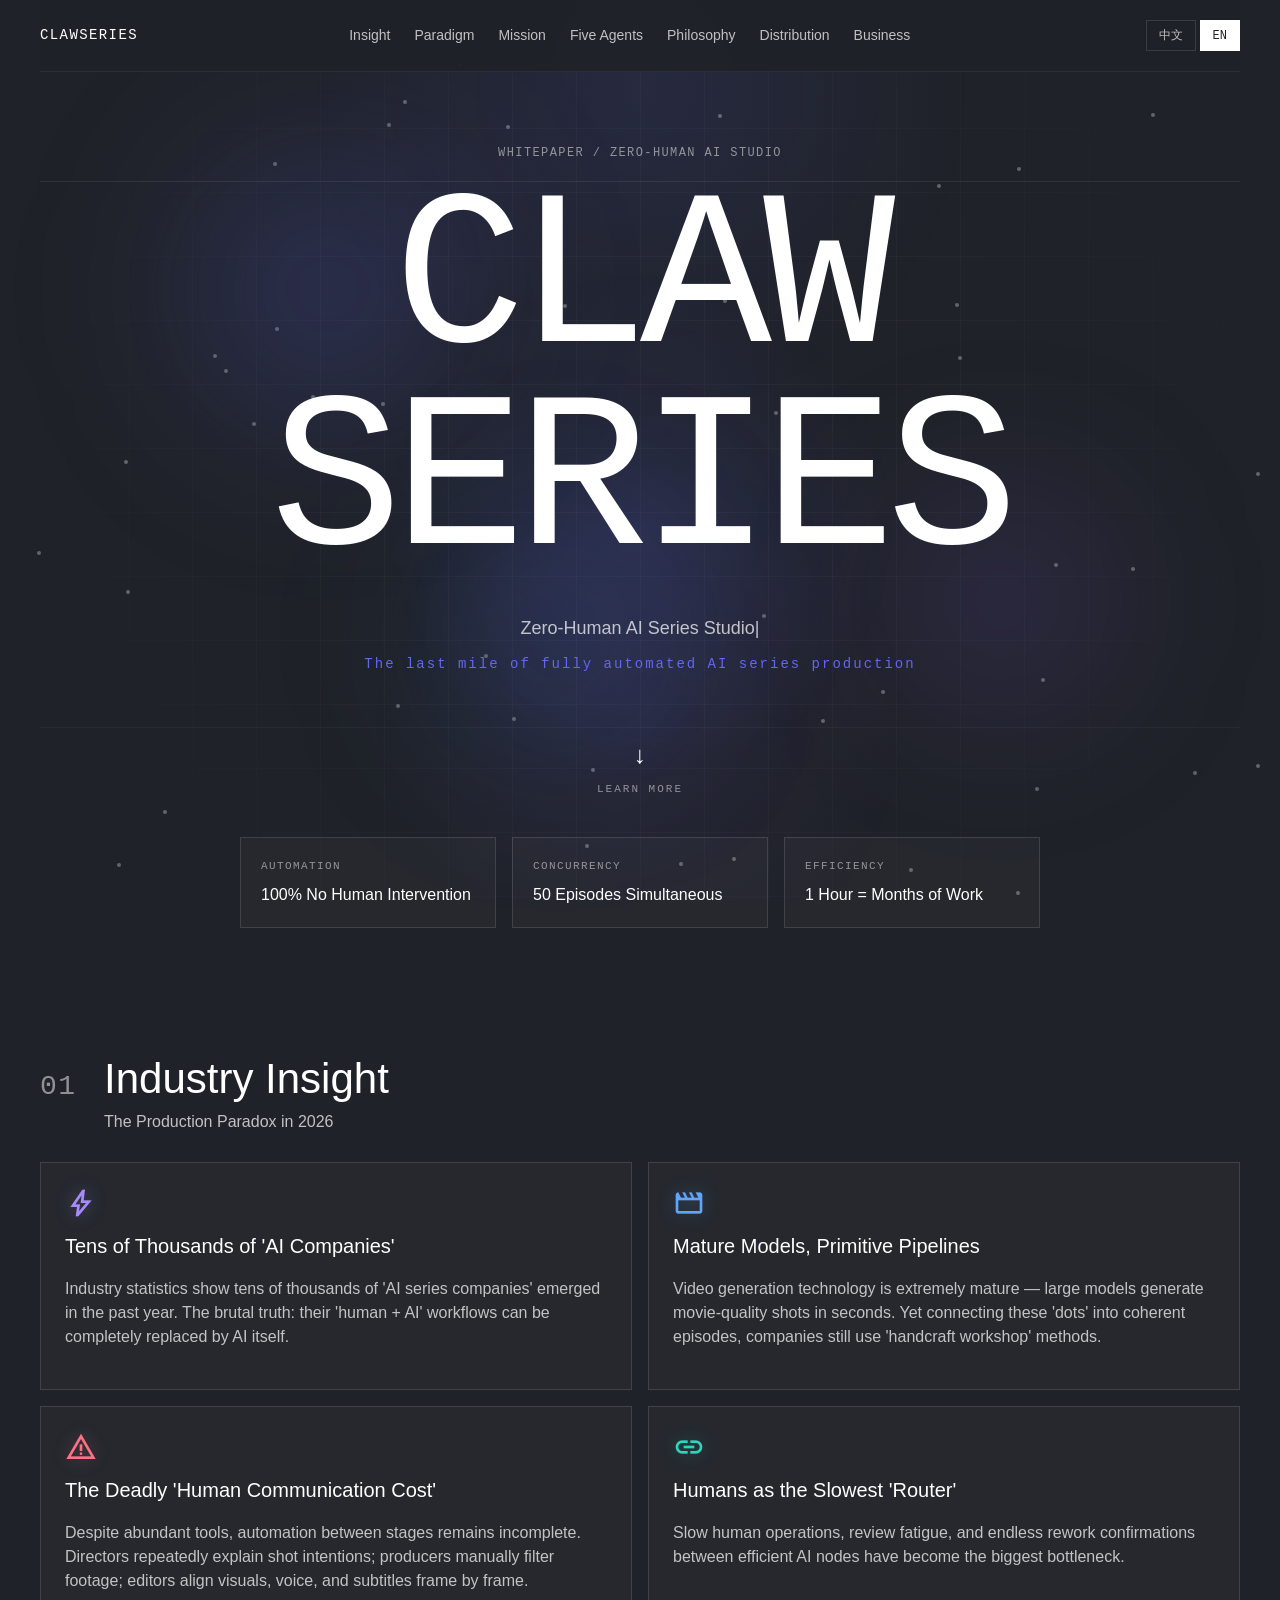
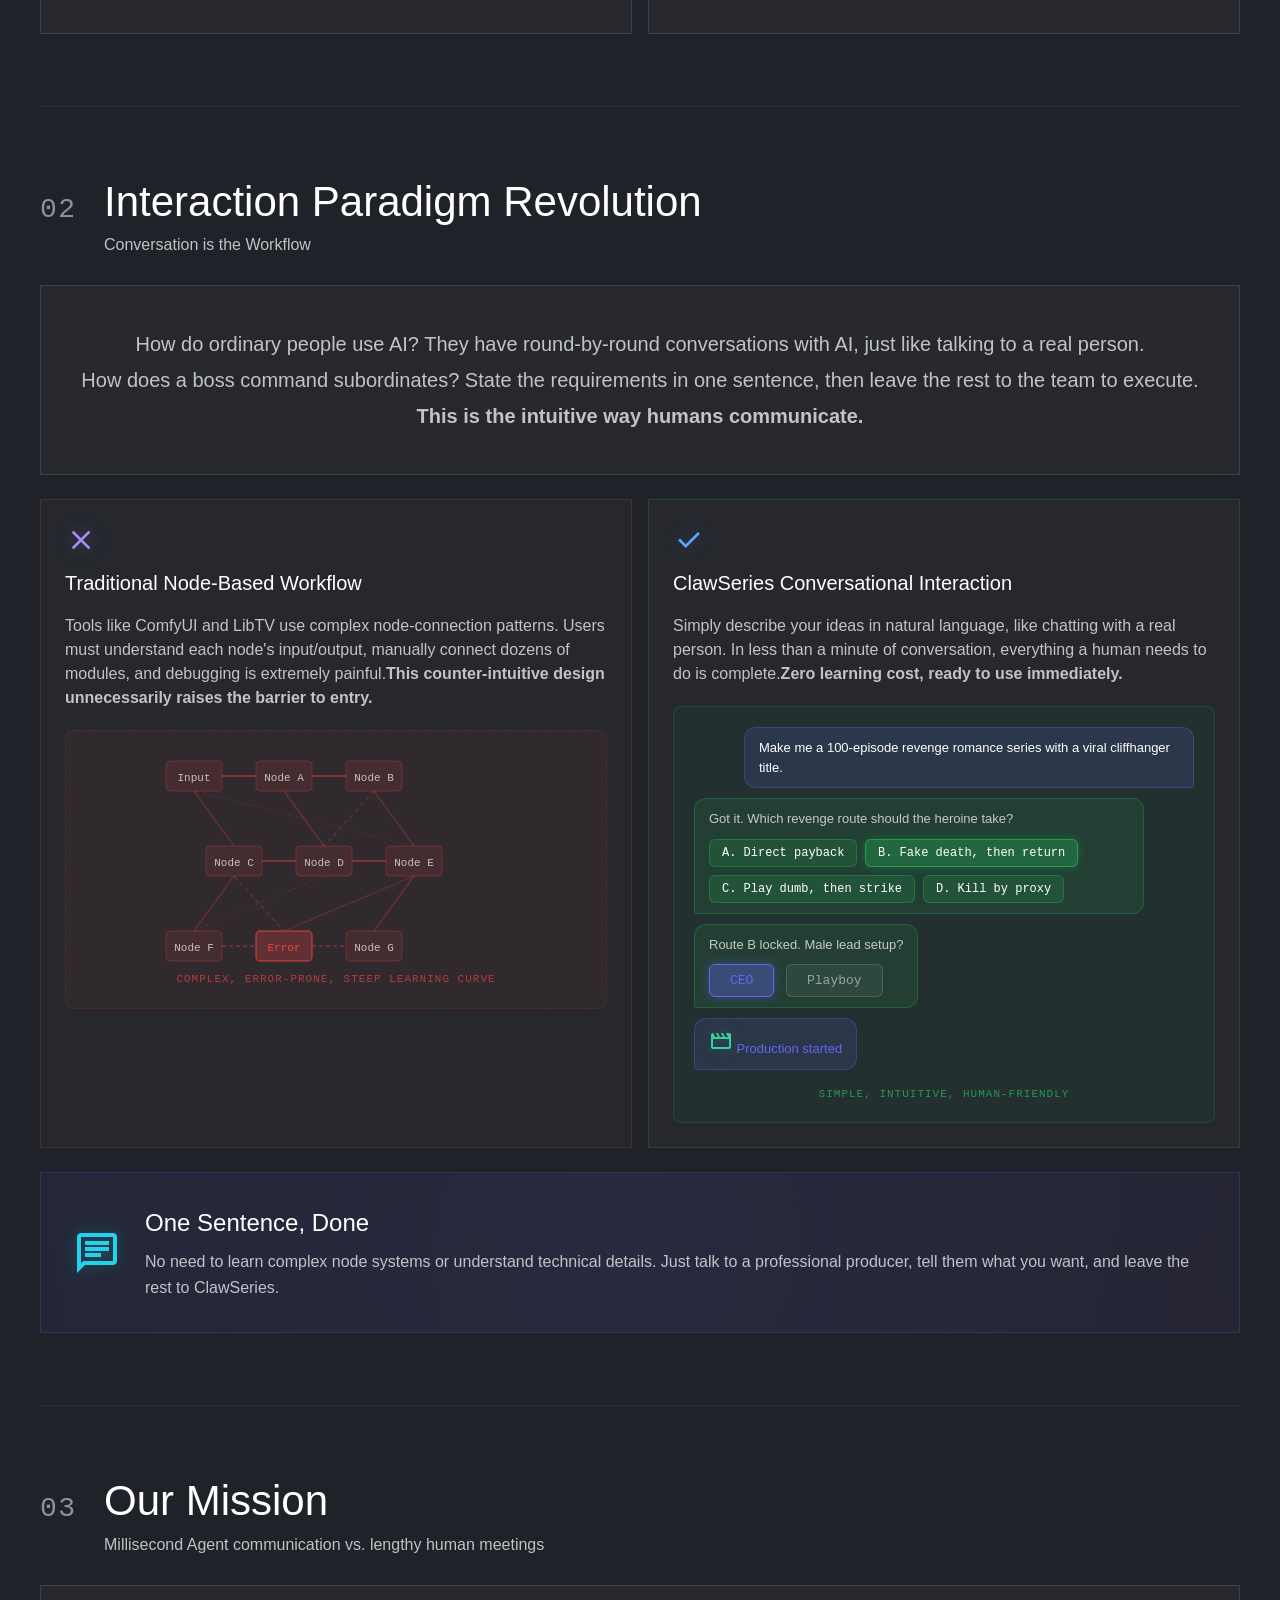
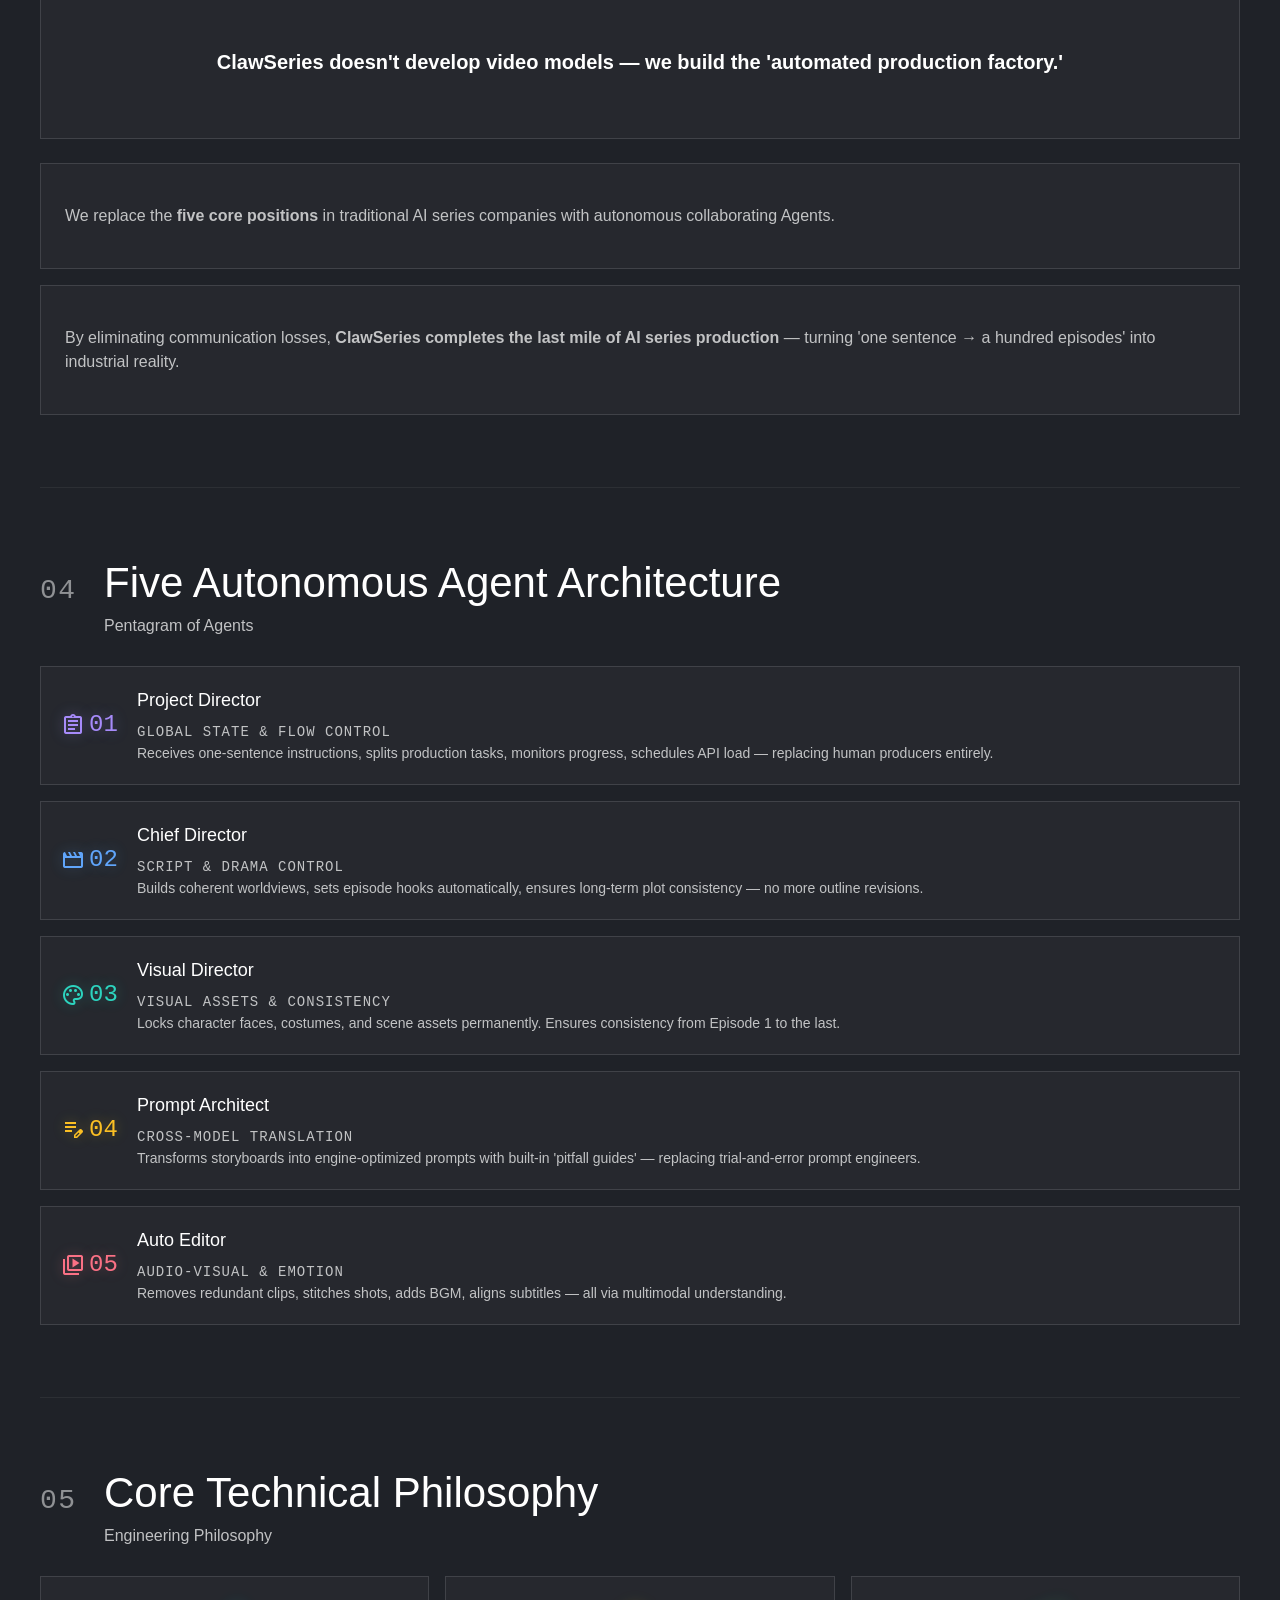
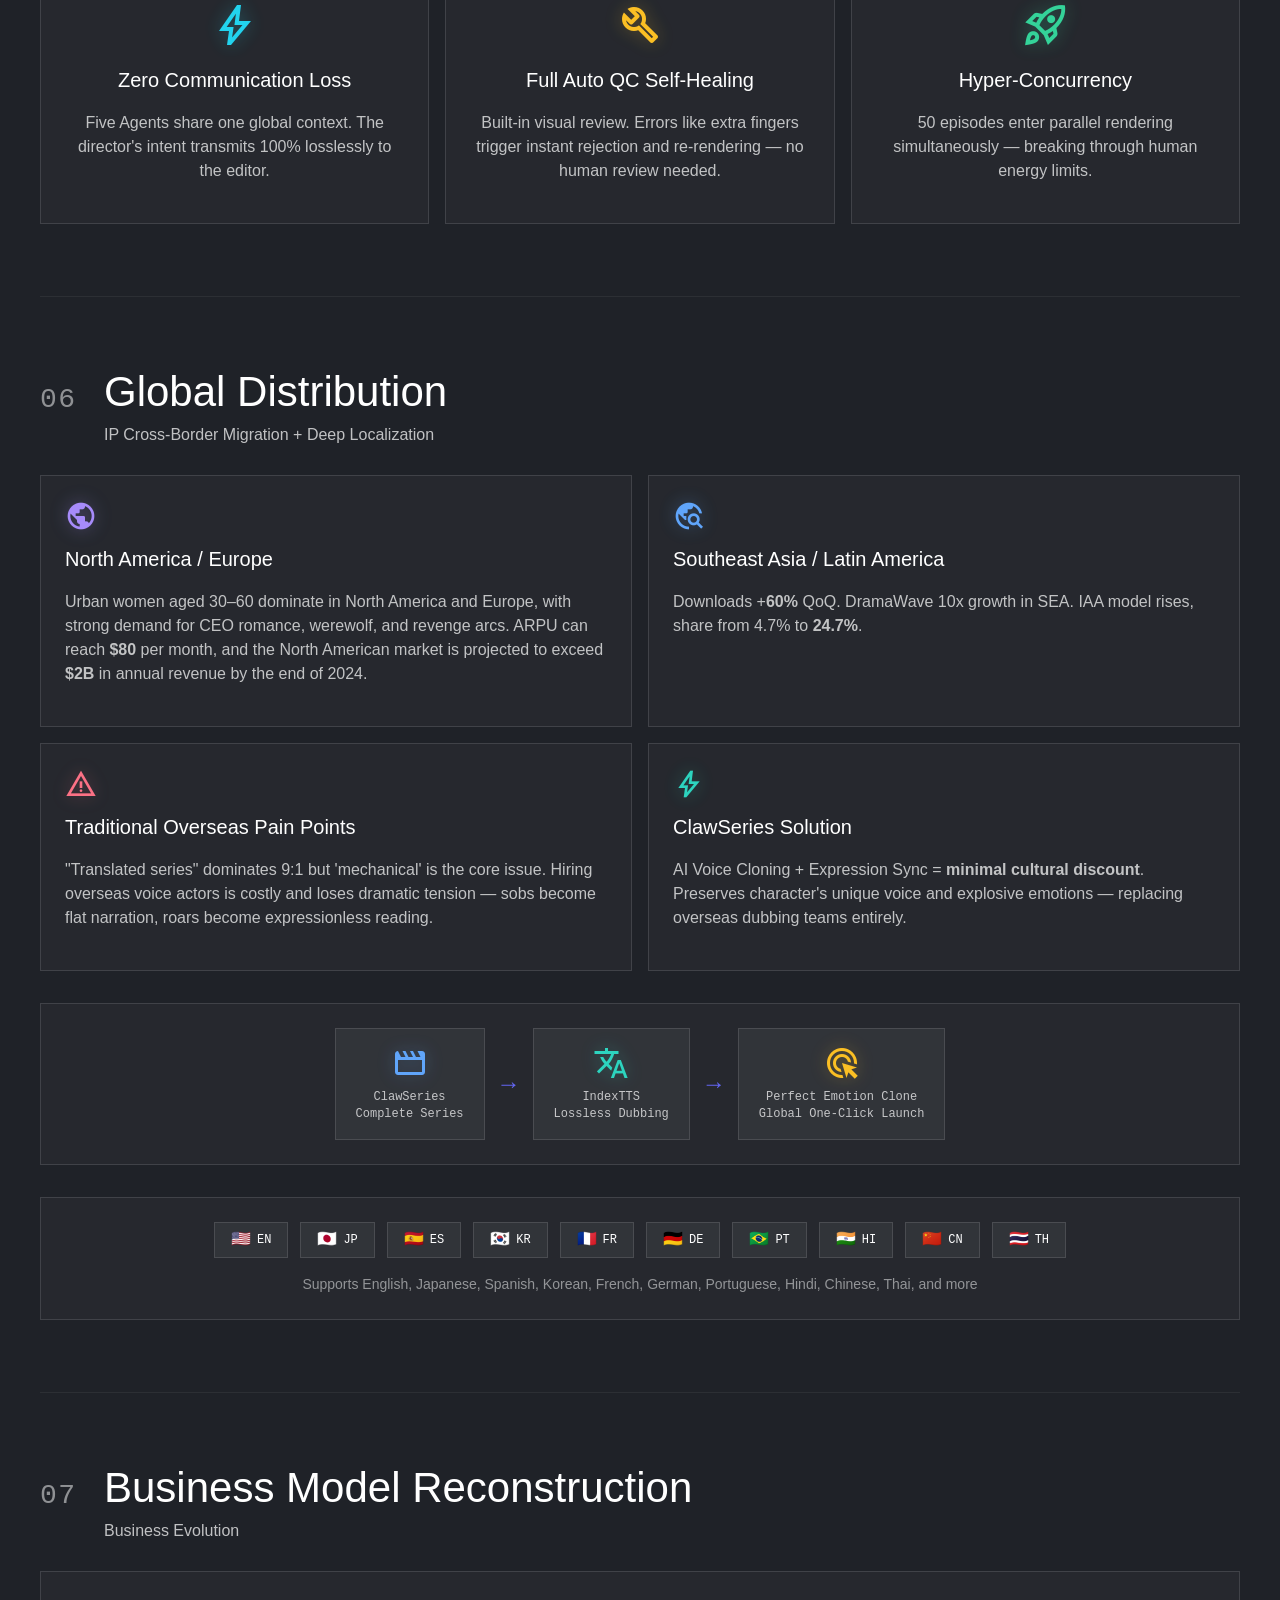
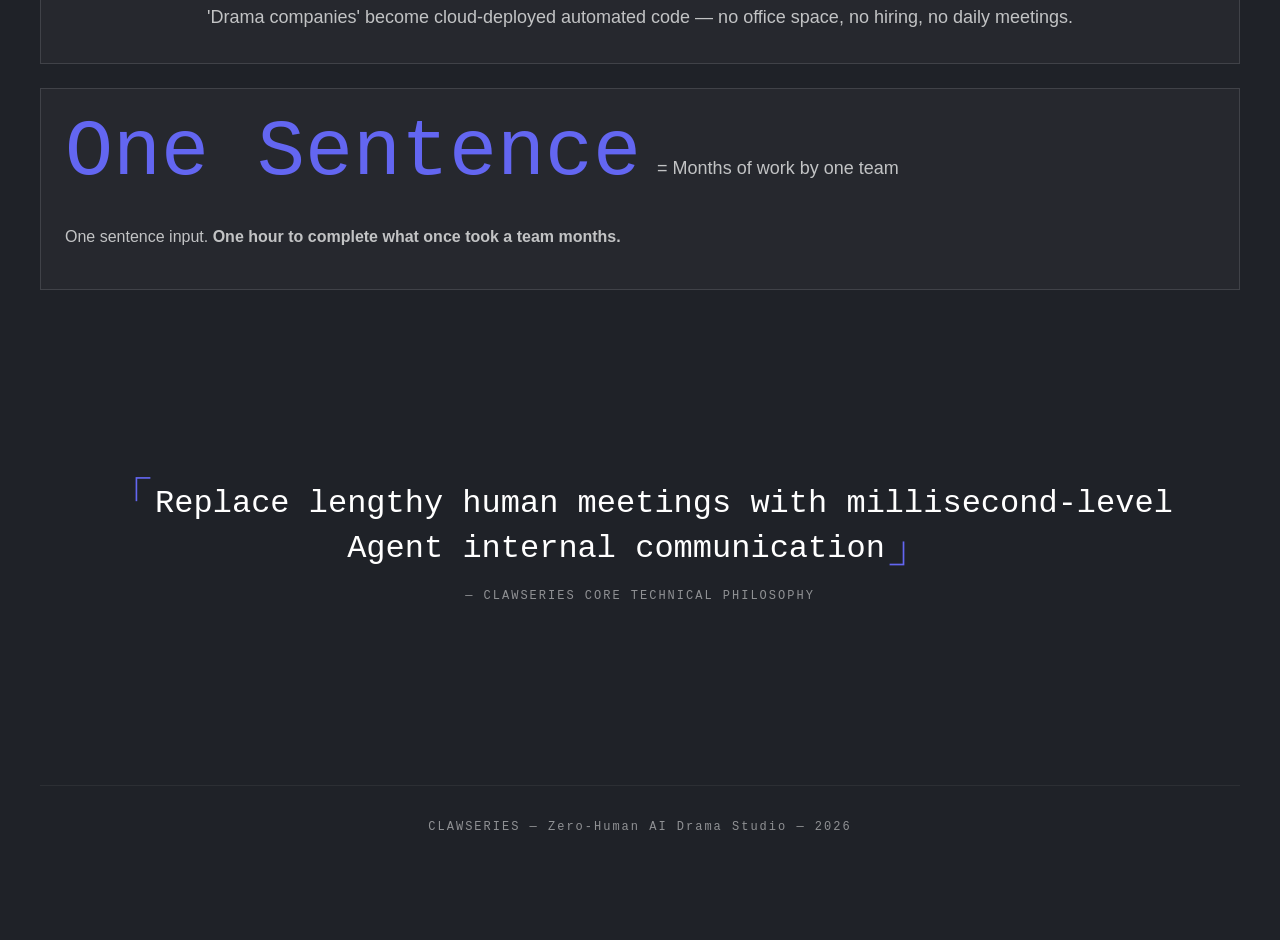
==== docs/index.html @ 89da0652 "fix: docs site auto-detect browser language, mobile topbar full-bleed, anchor scroll offset - Auto-d" ====
<!DOCTYPE html>
<html lang="zh-CN">
  <head>
    <meta charset="UTF-8" />
    <meta name="viewport" content="width=device-width, initial-scale=1.0" />
    <title>ClawSeries — 零人AI短剧公司</title>
    <meta name="description" content="ClawSeries：彻底打通 AI 短剧自动化生产的最后一公里。五个自主智能体协作，一句话生成百集短剧。" />
    <link rel="stylesheet" href="./assets/material-symbols-outlined.css" />
    <link rel="stylesheet" href="./styles.css" />
  </head>
  <body>
    <!-- Floating Particles Background -->
    <div class="particles-container" id="particles"></div>

    <!-- Glowing orbs -->
    <div class="orb orb-1"></div>
    <div class="orb orb-2"></div>
    <div class="orb orb-3"></div>

    <div class="page-shell">
      <header class="topbar">
        <a class="brand" href="#hero">CLAWSERIES</a>
        <button class="mobile-menu-btn" aria-label="菜单" data-menu-label-zh="菜单" data-menu-label-en="Menu">
          <span></span>
          <span></span>
          <span></span>
        </button>
        <nav class="topnav">
          <a href="#insight" data-i18n="nav.insight">洞察</a>
          <a href="#paradigm" data-i18n="nav.paradigm">交互范式</a>
          <a href="#mission" data-i18n="nav.mission">使命</a>
          <a href="#agents" data-i18n="nav.agents">五大Agent</a>
          <a href="#philosophy" data-i18n="nav.philosophy">技术哲学</a>
          <a href="#global" data-i18n="nav.global">全球分发</a>
          <a href="#business" data-i18n="nav.business">商业形态</a>
        </nav>
        <div class="lang-toggle" aria-label="Language switcher">
          <button class="lang-btn active" data-lang="zh">中文</button>
          <button class="lang-btn" data-lang="en">EN</button>
        </div>
      </header>

      <main>
        <!-- Hero Section -->
        <section id="hero" class="hero">
          <div class="hero-grid"></div>
          <div class="hero-glow"></div>
          <p class="eyebrow animate-fade-in" data-i18n="hero.eyebrow">WHITEPAPER / ZERO-HUMAN AI STUDIO</p>
          <h1 class="animate-title">
            <span class="title-line">CLAW</span>
            <span class="title-line">SERIES</span>
          </h1>
          <p class="hero-copy animate-fade-in delay-1">
            <span class="typing-text" data-i18n="hero.title">零人AI短剧公司</span>
          </p>
          <p class="hero-tagline animate-fade-in delay-2" data-i18n="hero.tagline">
            彻底打通 AI 短剧自动化生产的最后一公里
          </p>
          <div class="hero-ctas animate-fade-in delay-3">
            <div class="hero-scroll-hint" onclick="document.getElementById('insight').scrollIntoView({behavior: 'smooth'})">
              <span class="scroll-arrow">↓</span>
              <span class="scroll-text" data-i18n="hero.cta2">详细了解</span>
            </div>
          </div>
          <div class="hero-metrics animate-fade-in delay-4">
            <article class="metric-card glow-card">
              <span class="metric-label" data-i18n="hero.metric1.label">自动化程度</span>
              <strong data-i18n="hero.metric1.value">100% 无人类介入</strong>
            </article>
            <article class="metric-card glow-card">
              <span class="metric-label" data-i18n="hero.metric2.label">并发能力</span>
              <strong data-i18n="hero.metric2.value">50集同步渲染</strong>
            </article>
            <article class="metric-card glow-card">
              <span class="metric-label" data-i18n="hero.metric3.label">效率提升</span>
              <strong data-i18n="hero.metric3.value">1小时完成数月工作</strong>
            </article>
          </div>
        </section>

        <!-- Section 1: Industry Insight -->
        <section id="insight" class="section">
          <div class="section-head">
            <span class="section-index">01</span>
            <div>
              <h2 class="animate-on-scroll" data-i18n="insight.title">行业洞察</h2>
              <p class="animate-on-scroll" data-i18n="insight.subtitle">2026年的制片悖论</p>
            </div>
          </div>
          <div class="content-grid two-col">
            <article class="content-card animate-on-scroll hover-lift">
              <div class="card-icon material-symbols-outlined">bolt</div>
              <h3 data-i18n="insight.card1.title">数万家「AI公司」的诞生</h3>
              <p data-i18n="insight.card1.text">根据行业统计，过去一年间全国涌现了数万家「AI短剧企业」。然而残酷的真相是：这些公司引以为傲的「人工+AI」工作流，本身就是完全可以被 AI 彻底取代的。它们只是把人类变成了 AI 模型的「搬运工」和整合方。</p>
            </article>
            <article class="content-card animate-on-scroll hover-lift">
              <div class="card-icon material-symbols-outlined">movie</div>
              <h3 data-i18n="insight.card2.title">成熟的模型，原始的流水线</h3>
              <p data-i18n="insight.card2.text">我们正处于一个视频生成技术极度成熟的时代，大模型可以在数秒内生成电影级的绝美单镜头。然而，要将这些成熟的「点」连成一部连贯的数十集短剧，这数万家公司的做法依然是极其落后的「人工作坊」模式。</p>
            </article>
            <article class="content-card animate-on-scroll hover-lift">
              <div class="card-icon material-symbols-outlined">warning</div>
              <h3 data-i18n="insight.card3.title">致命的「人类沟通成本」</h3>
              <p data-i18n="insight.card3.text">尽管工具满天飞，但不同环节之间依然没有被完全自动化。导演需要向提示词师反复解释镜头意图；制片需要用肉眼在一堆素材中筛选废片；剪辑师需要手工将画面、配音和字幕逐帧对齐。</p>
            </article>
            <article class="content-card animate-on-scroll hover-lift">
              <div class="card-icon material-symbols-outlined">link</div>
              <h3 data-i18n="insight.card4.title">人类成为最慢的「路由器」</h3>
              <p data-i18n="insight.card4.text">在极其高效的 AI 节点之间，缓慢的人类操作、审片疲劳和无休止的返工确认，成为了吞噬利润、时间和创意的最大瓶颈。</p>
            </article>
          </div>
        </section>

        <!-- Section: Interaction Paradigm -->
        <section id="paradigm" class="section section-contrast">
          <div class="section-head">
            <span class="section-index">02</span>
            <div>
              <h2 class="animate-on-scroll" data-i18n="paradigm.title">交互范式革命</h2>
              <p class="animate-on-scroll" data-i18n="paradigm.subtitle">对话即工作流</p>
            </div>
          </div>

          <div class="paradigm-intro animate-on-scroll">
            <div class="paradigm-intro-glow"></div>
            <p class="paradigm-intro-text" data-i18n="paradigm.intro">
              普通人是怎么使用 AI 的？是和 AI 一轮一轮的对话，就像和真人一样。<br/>
              老板是怎么命令下属的？一句话说清楚需求，剩下的全部交给团队执行。<br/>
              <strong>这才是符合人类直觉的交流方式。</strong>
            </p>
          </div>

          <div class="content-grid two-col">
            <article class="content-card paradigm-card paradigm-bad animate-on-scroll hover-lift">
              <div class="card-icon material-symbols-outlined">close</div>
              <h3 data-i18n="paradigm.bad.title">传统节点连线工作流</h3>
              <p data-i18n="paradigm.bad.text">ComfyUI、LibTV 等工具采用复杂的节点连线模式。用户需要理解每个节点的输入输出，手工连接数十个模块，调试过程极其痛苦。<strong>这种反直觉的设计，白白拉高了上手门槛。</strong></p>
              <div class="paradigm-visual paradigm-visual-bad">
                <svg class="node-svg" viewBox="0 0 360 220" xmlns="http://www.w3.org/2000/svg">
                  <!-- Row 1: 输入 → A → B -->
                  <rect x="10" y="10" width="56" height="30" rx="4" fill="rgba(239,68,68,0.1)" stroke="rgba(239,68,68,0.3)" stroke-width="1"/>
                  <text x="38" y="30" text-anchor="middle" fill="rgba(255,255,255,0.7)" font-size="11" font-family="var(--mono)">输入</text>
                  <line x1="66" y1="25" x2="100" y2="25" stroke="rgba(239,68,68,0.4)" stroke-width="2"/>
                  <rect x="100" y="10" width="56" height="30" rx="4" fill="rgba(239,68,68,0.1)" stroke="rgba(239,68,68,0.3)" stroke-width="1"/>
                  <text x="128" y="30" text-anchor="middle" fill="rgba(255,255,255,0.7)" font-size="11" font-family="var(--mono)">节点A</text>
                  <line x1="156" y1="25" x2="190" y2="25" stroke="rgba(239,68,68,0.4)" stroke-width="2"/>
                  <rect x="190" y="10" width="56" height="30" rx="4" fill="rgba(239,68,68,0.1)" stroke="rgba(239,68,68,0.3)" stroke-width="1"/>
                  <text x="218" y="30" text-anchor="middle" fill="rgba(255,255,255,0.7)" font-size="11" font-family="var(--mono)">节点B</text>

                  <!-- Row 2: C → D → E -->
                  <rect x="50" y="95" width="56" height="30" rx="4" fill="rgba(239,68,68,0.1)" stroke="rgba(239,68,68,0.3)" stroke-width="1"/>
                  <text x="78" y="115" text-anchor="middle" fill="rgba(255,255,255,0.7)" font-size="11" font-family="var(--mono)">节点C</text>
                  <line x1="106" y1="110" x2="140" y2="110" stroke="rgba(239,68,68,0.4)" stroke-width="2"/>
                  <rect x="140" y="95" width="56" height="30" rx="4" fill="rgba(239,68,68,0.1)" stroke="rgba(239,68,68,0.3)" stroke-width="1"/>
                  <text x="168" y="115" text-anchor="middle" fill="rgba(255,255,255,0.7)" font-size="11" font-family="var(--mono)">节点D</text>
                  <line x1="196" y1="110" x2="230" y2="110" stroke="rgba(239,68,68,0.4)" stroke-width="2"/>
                  <rect x="230" y="95" width="56" height="30" rx="4" fill="rgba(239,68,68,0.1)" stroke="rgba(239,68,68,0.3)" stroke-width="1"/>
                  <text x="258" y="115" text-anchor="middle" fill="rgba(255,255,255,0.7)" font-size="11" font-family="var(--mono)">节点E</text>

                  <!-- Row 3: F → 错误 → G -->
                  <rect x="10" y="180" width="56" height="30" rx="4" fill="rgba(239,68,68,0.1)" stroke="rgba(239,68,68,0.3)" stroke-width="1"/>
                  <text x="38" y="200" text-anchor="middle" fill="rgba(255,255,255,0.7)" font-size="11" font-family="var(--mono)">节点F</text>
                  <line x1="66" y1="195" x2="100" y2="195" stroke="rgba(239,68,68,0.3)" stroke-width="2" stroke-dasharray="4,3"/>
                  <rect x="100" y="180" width="56" height="30" rx="4" fill="rgba(239,68,68,0.25)" stroke="rgba(239,68,68,0.6)" stroke-width="1.5"/>
                  <text x="128" y="200" text-anchor="middle" fill="#ef4444" font-size="11" font-family="var(--mono)">错误</text>
                  <line x1="156" y1="195" x2="190" y2="195" stroke="rgba(239,68,68,0.3)" stroke-width="2" stroke-dasharray="4,3"/>
                  <rect x="190" y="180" width="56" height="30" rx="4" fill="rgba(239,68,68,0.1)" stroke="rgba(239,68,68,0.3)" stroke-width="1"/>
                  <text x="218" y="200" text-anchor="middle" fill="rgba(255,255,255,0.7)" font-size="11" font-family="var(--mono)">节点G</text>

                  <!-- Cross connections Row1→Row2 -->
                  <!-- 输入 → C -->
                  <line x1="38" y1="40" x2="78" y2="95" stroke="rgba(239,68,68,0.25)" stroke-width="1.5"/>
                  <!-- 输入 → E (long diagonal) -->
                  <line x1="38" y1="40" x2="258" y2="95" stroke="rgba(239,68,68,0.18)" stroke-width="1" stroke-dasharray="5,3"/>
                  <!-- A → D -->
                  <line x1="128" y1="40" x2="168" y2="95" stroke="rgba(239,68,68,0.3)" stroke-width="1.5"/>
                  <!-- B → D (back connection) -->
                  <line x1="218" y1="40" x2="168" y2="95" stroke="rgba(239,68,68,0.25)" stroke-width="1.5" stroke-dasharray="4,4"/>
                  <!-- B → E -->
                  <line x1="218" y1="40" x2="258" y2="95" stroke="rgba(239,68,68,0.25)" stroke-width="1.5"/>

                  <!-- Cross connections Row2→Row3 -->
                  <!-- C → F -->
                  <line x1="78" y1="125" x2="38" y2="180" stroke="rgba(239,68,68,0.25)" stroke-width="1.5"/>
                  <!-- C → 错误 -->
                  <line x1="78" y1="125" x2="128" y2="180" stroke="rgba(239,68,68,0.28)" stroke-width="1.5" stroke-dasharray="5,3"/>
                  <!-- D → F (back connection) -->
                  <line x1="168" y1="125" x2="38" y2="180" stroke="rgba(239,68,68,0.2)" stroke-width="1" stroke-dasharray="3,3"/>
                  <!-- E → G -->
                  <line x1="258" y1="125" x2="218" y2="180" stroke="rgba(239,68,68,0.3)" stroke-width="1.5"/>
                  <!-- E → 错误 (back) -->
                  <line x1="258" y1="125" x2="128" y2="180" stroke="rgba(239,68,68,0.2)" stroke-width="1.5"/>
                </svg>
                <p class="paradigm-visual-label" data-i18n="paradigm.bad.label">复杂、易错、学习成本极高</p>
              </div>
            </article>

            <article class="content-card paradigm-card paradigm-good animate-on-scroll hover-lift">
              <div class="card-icon material-symbols-outlined">check</div>
              <h3 data-i18n="paradigm.good.title">ClawSeries 对话式交互</h3>
              <p data-i18n="paradigm.good.text">只需像和真人聊天一样，用自然语言描述你的想法。不到一分钟的对话，所有人类需要做的就搞定了。<strong>零学习成本，上手即用。</strong></p>
              <div class="paradigm-visual paradigm-visual-good">
                <div class="chat-demo">
                  <div class="chat-bubble chat-user">
                    <span>帮我做一部100集的《重生后我换成真硫酸，校花惨叫直播中断》</span>
                  </div>
                  <div class="chat-bubble chat-ai">
                    <span>收到！女主复仇路线请选择：</span>
                    <div class="chat-options">
                      <button class="chat-option-btn">A. 直接爽杀</button>
                      <button class="chat-option-btn selected">B. 假死脱身再杀</button>
                      <button class="chat-option-btn">C. 先装傻再杀</button>
                      <button class="chat-option-btn">D. 借刀杀人</button>
                    </div>
                  </div>
                  <div class="chat-bubble chat-ai">
                    <span>路线B锁定。男主设定？</span>
                    <div class="chat-confirm-btns">
                      <button class="chat-confirm-btn chat-confirm-yes selected">霸总</button>
                      <button class="chat-confirm-btn chat-confirm-no">渣男</button>
                    </div>
                  </div>
                  <div class="chat-bubble chat-ai chat-ai-final">
                    <span><span class="material-symbols-outlined">movie</span> 已开始制片</span>
                  </div>
                </div>
                <p class="paradigm-visual-label" data-i18n="paradigm.good.label">简单、直观、符合人类直觉</p>
              </div>
            </article>
          </div>

          <div class="paradigm-highlight animate-on-scroll">
            <div class="paradigm-highlight-content">
              <div class="paradigm-highlight-icon material-symbols-outlined">chat</div>
              <div class="paradigm-highlight-text">
                <h3 data-i18n="paradigm.highlight.title">一句话，搞定一切</h3>
                <p data-i18n="paradigm.highlight.text">不需要学习复杂的节点系统，不需要理解底层技术细节。就像和一位专业的制片人对话，告诉他你想要什么，剩下的全部交给 ClawSeries。</p>
              </div>
            </div>
          </div>
        </section>

        <!-- Section 2: Mission -->
        <section id="mission" class="section">
          <div class="section-head">
            <span class="section-index">03</span>
            <div>
              <h2 class="animate-on-scroll" data-i18n="mission.title">我们的使命</h2>
              <p class="animate-on-scroll" data-i18n="mission.subtitle">用毫秒级的 Agent 内部通信，取代漫长的人类沟通会议</p>
            </div>
          </div>
          <div class="mission-statement animate-on-scroll">
            <div class="mission-glow"></div>
            <p class="mission-text" data-i18n="mission.statement">
              <strong>ClawSeries 不研发底层视频大模型，我们做全新的「自动化制片工厂」。</strong>
            </p>
          </div>
          <div class="content-grid animate-on-scroll">
            <article class="content-card mission-card">
              <p data-i18n="mission.card1">我们将传统 AI 短剧公司中耗时耗力的<strong>五个核心岗位</strong>，完全替换为自主协作的智能体（Agents）。</p>
            </article>
            <article class="content-card mission-card">
              <p data-i18n="mission.card2">通过消除「人与人、人与机器的沟通损耗」，<strong>ClawSeries 致力于打通 AI 短剧自动化生产的最后一公里</strong>，让「一句话生成百集短剧」从商业概念变成真正的工业级交付。</p>
            </article>
          </div>
        </section>

        <!-- Section 3: Five Agents Pyramid -->
        <section id="agents" class="section section-contrast">
          <div class="section-head">
            <span class="section-index">04</span>
            <div>
              <h2 class="animate-on-scroll" data-i18n="agents.title">五大自主智能体架构</h2>
              <p class="animate-on-scroll" data-i18n="agents.subtitle">Pentagram of Agents</p>
            </div>
          </div>

          <div class="agents-details">
              <div class="agent-detail hover-lift" data-agent="1">
                <div class="agent-number"><span class="material-symbols-outlined">assignment</span> 01</div>
                <div class="agent-content">
                  <h3 data-i18n="agents.detail1.title">项目总监</h3>
                  <p class="agent-function" data-i18n="agents.detail1.func">全局状态管理与流程控制</p>
                  <p data-i18n="agents.detail1.desc">接收原始一句话指令，自动拆解数十集制片任务。实时监控各环节进度，调度 API 负载，彻底取代人类制片人的统筹与催稿工作。</p>
                </div>
              </div>
              <div class="agent-detail hover-lift" data-agent="2">
                <div class="agent-number"><span class="material-symbols-outlined">movie_creation</span> 02</div>
                <div class="agent-content">
                  <h3 data-i18n="agents.detail2.title">总导演</h3>
                  <p class="agent-function" data-i18n="agents.detail2.func">剧本与戏剧张力控制</p>
                  <p data-i18n="agents.detail2.desc">构建宏大且连贯的世界观。自动在每集结尾设置悬念（Hook），确保长线剧情逻辑自洽，无需人类编剧反复修改大纲。</p>
                </div>
              </div>
              <div class="agent-detail hover-lift" data-agent="3">
                <div class="agent-number"><span class="material-symbols-outlined">palette</span> 03</div>
                <div class="agent-content">
                  <h3 data-i18n="agents.detail3.title">视觉总监</h3>
                  <p class="agent-function" data-i18n="agents.detail3.func">视觉资产与一致性锚定</p>
                  <p data-i18n="agents.detail3.desc">生成并永久锁定角色的脸部特征、服装特征与场景环境资产。确保角色从第1集到最后1集始终如一，消除人类手动对齐素材的痛苦。</p>
                </div>
              </div>
              <div class="agent-detail hover-lift" data-agent="4">
                <div class="agent-number"><span class="material-symbols-outlined">edit_note</span> 04</div>
                <div class="agent-content">
                  <h3 data-i18n="agents.detail4.title">提示词架构师</h3>
                  <p class="agent-function" data-i18n="agents.detail4.func">跨模型语义翻译</p>
                  <p data-i18n="agents.detail4.desc">自动将文学分镜转化为底层视频引擎最易理解的 Prompt 矩阵。它自带「避坑指南」，自动引导 AI 避免画面崩坏，取代反复试错的人类提示词工程师。</p>
                </div>
              </div>
              <div class="agent-detail hover-lift" data-agent="5">
                <div class="agent-number"><span class="material-symbols-outlined">video_library</span> 05</div>
                <div class="agent-content">
                  <h3 data-i18n="agents.detail5.title">自动化剪辑师</h3>
                  <p class="agent-function" data-i18n="agents.detail5.func">音画压制与情感封装</p>
                  <p data-i18n="agents.detail5.desc">基于多模态理解，删除掉多余片段，拼接多个分镜，合理添加 BGM 并对齐压制字幕。</p>
                </div>
              </div>
            </div>
        </section>

        <!-- Section 4: Engineering Philosophy -->
        <section id="philosophy" class="section">
          <div class="section-head">
            <span class="section-index">05</span>
            <div>
              <h2 class="animate-on-scroll" data-i18n="philosophy.title">核心技术哲学</h2>
              <p class="animate-on-scroll" data-i18n="philosophy.subtitle">Engineering Philosophy</p>
            </div>
          </div>
          <div class="content-grid three-col">
            <article class="content-card philosophy-card animate-on-scroll hover-lift">
              <div class="philosophy-icon material-symbols-outlined">bolt</div>
              <h3 data-i18n="philosophy.card1.title">零沟通损耗</h3>
              <p data-i18n="philosophy.card1.text">五个 Agent 共享一个全局上下文（Context），导演的意图可以 100% 无损传递给剪辑师，彻底消除人类职场中的沟通误解。</p>
              <div class="philosophy-glow"></div>
            </article>
            <article class="content-card philosophy-card animate-on-scroll hover-lift">
              <div class="philosophy-icon material-symbols-outlined">build</div>
              <h3 data-i18n="philosophy.card2.title">全自动质检自愈</h3>
              <p data-i18n="philosophy.card2.text">内置视觉审核逻辑。一旦发现生成的素材存在逻辑错误（如多出一根手指），QC Agent 会在后台瞬间驳回并触发重练，全程无需人类介入审片。</p>
              <div class="philosophy-glow"></div>
            </article>
            <article class="content-card philosophy-card animate-on-scroll hover-lift">
              <div class="philosophy-icon material-symbols-outlined">rocket_launch</div>
              <h3 data-i18n="philosophy.card3.title">极致并发</h3>
              <p data-i18n="philosophy.card3.text">突破人类精力的物理极限，支持 50 集短剧同时进入并行渲染与剪辑工作流。</p>
              <div class="philosophy-glow"></div>
            </article>
          </div>
        </section>

        <!-- Section 5: Global Distribution -->
        <section id="global" class="section section-contrast">
          <div class="section-head">
            <span class="section-index">06</span>
            <div>
              <h2 data-i18n="global.title">全球分发</h2>
              <p data-i18n="global.subtitle">IP跨国迁移 + 深度本地化</p>
            </div>
          </div>

          <div class="global-content animate-on-scroll">
            <div class="content-grid two-col">
              <article class="content-card hover-lift">
                <div class="card-icon material-symbols-outlined">public</div>
                <h3 data-i18n="global.market1.title">北美 / 欧洲</h3>
                <p data-i18n="global.market1.text">30-60岁城市女性为主，偏好霸总、狼人、复仇等强情绪母题。ARPU极高，月度可达<strong>$80</strong>。2024年底北美市场年收入预计突破<strong>$2B</strong>。</p>
              </article>
              <article class="content-card hover-lift">
                <div class="card-icon material-symbols-outlined">travel_explore</div>
                <h3 data-i18n="global.market2.title">东南亚 / 拉美</h3>
                <p data-i18n="global.market2.text">下载量单季度涨幅超<strong>60%</strong>。DramaWave等平台在东南亚实现10倍以上增长。IAA模式崛起，下载量占比从4.7%跃升至<strong>24.7%</strong>。</p>
              </article>
              <article class="content-card hover-lift">
                <div class="card-icon material-symbols-outlined">warning</div>
                <h3 data-i18n="global.pain.title">传统出海的痛点</h3>
                <p data-i18n="global.pain.text">"翻译剧"占9:1统治地位，但"机械生硬"是核心痛点。雇佣海外声优成本高昂，且往往丢失原剧的戏剧张力——哭腔变成平淡念白，怒吼变成面无表情的朗读。</p>
              </article>
              <article class="content-card hover-lift">
                <div class="card-icon material-symbols-outlined">bolt</div>
                <h3 data-i18n="global.solution.title">ClawSeries 解决方案</h3>
                <p data-i18n="global.solution.text">AI声纹克隆（Voice Cloning）+ 表情同步技术，实现<strong>文化折扣最小化</strong>。保留角色独特声线与爆发情感，彻底取代海外配音团队。</p>
              </article>
            </div>

            <div class="global-flow-container">
              <div class="global-flow">
                <div class="flow-step step-input">
                  <div class="flow-icon material-symbols-outlined">movie</div>
                  <div class="flow-label" data-i18n="global.step1">ClawSeries<br/>完成全集</div>
                </div>
                <div class="flow-arrow">→</div>
                <div class="flow-step step-engine">
                  <div class="flow-icon material-symbols-outlined">translate</div>
                  <div class="flow-label" data-i18n="global.step2">IndexTTS<br/>无损译制</div>
                </div>
                <div class="flow-arrow">→</div>
                <div class="flow-step step-output">
                  <div class="flow-icon material-symbols-outlined">ads_click</div>
                  <div class="flow-label" data-i18n="global.step3">完美情感克隆<br/>全球一键上线</div>
                </div>
              </div>
            </div>

            <div class="language-showcase">
              <div class="language-orbs">
                <span class="lang-orb"><span class="lang-flag" aria-hidden="true">🇺🇸</span>EN</span>
                <span class="lang-orb"><span class="lang-flag" aria-hidden="true">🇯🇵</span>JP</span>
                <span class="lang-orb"><span class="lang-flag" aria-hidden="true">🇪🇸</span>ES</span>
                <span class="lang-orb"><span class="lang-flag" aria-hidden="true">🇰🇷</span>KR</span>
                <span class="lang-orb"><span class="lang-flag" aria-hidden="true">🇫🇷</span>FR</span>
                <span class="lang-orb"><span class="lang-flag" aria-hidden="true">🇩🇪</span>DE</span>
                <span class="lang-orb"><span class="lang-flag" aria-hidden="true">🇧🇷</span>PT</span>
                <span class="lang-orb"><span class="lang-flag" aria-hidden="true">🇮🇳</span>HI</span>
                <span class="lang-orb"><span class="lang-flag" aria-hidden="true">🇨🇳</span>CN</span>
                <span class="lang-orb"><span class="lang-flag" aria-hidden="true">🇹🇭</span>TH</span>
              </div>
              <p class="language-note" data-i18n="global.languages">支持英语、日语、西班牙语、韩语、法语、德语、葡萄牙语、印地语、中文、泰语等数十种语言</p>
            </div>
          </div>
        </section>

        <!-- Section 6: Business Evolution -->
        <section id="business" class="section">
          <div class="section-head">
            <span class="section-index">07</span>
            <div>
              <h2 class="animate-on-scroll" data-i18n="business.title">商业形态重构</h2>
              <p class="animate-on-scroll" data-i18n="business.subtitle">Business Evolution</p>
            </div>
          </div>
          <div class="business-statement animate-on-scroll">
            <div class="business-glow"></div>
            <p data-i18n="business.statement">在 ClawSeries 的架构下，「短剧公司」不再是一个需要租赁场地、招聘数十名员工、每天开会确认的实体组织，而是一套部署在云端的自动化代码。</p>
          </div>
          <div class="content-card final-card animate-on-scroll">
            <div class="final-highlight">
              <span class="final-stat" data-i18n="business.stat">一句话</span>
              <span class="final-desc" data-i18n="business.stat.suffix">= 过去一个团队数个月的制片工作</span>
            </div>
            <p data-i18n="business.desc">只需输入一句话，<strong>ClawSeries 就能在一小时内完成过去一个团队数个月的制片工作。</strong></p>
          </div>
        </section>

        <!-- Footer Quote -->
        <section class="section section-final">
          <div class="quote-container animate-on-scroll">
            <blockquote class="final-quote" data-i18n="quote">
              用毫秒级的 Agent 内部通信，取代漫长的人类沟通会议
            </blockquote>
            <p class="quote-attribution">— ClawSeries <span data-i18n="quote.attr">核心技术哲学</span></p>
          </div>
        </section>
      </main>

      <footer class="site-footer">
        <p>CLAWSERIES — <span data-i18n="footer">零人AI短剧公司</span> — 2026</p>
      </footer>
    </div>

    <!-- Language Translation Data -->
    <script>
      const translations = {
        zh: {
          "nav.insight": "洞察",
          "nav.paradigm": "交互范式",
          "nav.mission": "使命",
          "nav.agents": "五大Agent",
          "nav.philosophy": "技术哲学",
          "nav.global": "全球分发",
          "nav.business": "商业形态",
          "hero.eyebrow": "WHITEPAPER / ZERO-HUMAN AI STUDIO",
          "hero.title": "零人AI短剧公司",
          "hero.tagline": "彻底打通 AI 短剧自动化生产的最后一公里",
          "hero.cta2": "详细了解",
          "hero.metric1.label": "自动化程度",
          "hero.metric1.value": "100% 无人类介入",
          "hero.metric2.label": "并发能力",
          "hero.metric2.value": "50集同步渲染",
          "hero.metric3.label": "效率提升",
          "hero.metric3.value": "1小时完成数月工作",
          "insight.title": "行业洞察",
          "insight.subtitle": "2026年的制片悖论",
          "insight.card1.title": "数万家「AI公司」的诞生",
          "insight.card1.text": "根据行业统计，过去一年间全国涌现了数万家「AI短剧企业」。然而残酷的真相是：这些公司引以为傲的「人工+AI」工作流，本身就是完全可以被 AI 彻底取代的。它们只是把人类变成了 AI 模型的「搬运工」和整合方。",
          "insight.card2.title": "成熟的模型，原始的流水线",
          "insight.card2.text": "我们正处于一个视频生成技术极度成熟的时代，大模型可以在数秒内生成电影级的绝美单镜头。然而，要将这些成熟的「点」连成一部连贯的数十集短剧，这数万家公司的做法依然是极其落后的「人工作坊」模式。",
          "insight.card3.title": "致命的「人类沟通成本」",
          "insight.card3.text": "尽管工具满天飞，但不同环节之间依然没有被完全自动化。导演需要向提示词师反复解释镜头意图；制片需要用肉眼在一堆素材中筛选废片；剪辑师需要手工将画面、配音和字幕逐帧对齐。",
          "insight.card4.title": "人类成为最慢的「路由器」",
          "insight.card4.text": "在极其高效的 AI 节点之间，缓慢的人类操作、审片疲劳和无休止的返工确认，成为了吞噬利润、时间和创意的最大瓶颈。",
          "paradigm.title": "交互范式革命",
          "paradigm.subtitle": "对话即工作流",
          "paradigm.intro": "普通人是怎么使用 AI 的？是和 AI 一轮一轮的对话，就像和真人一样。<br/>老板是怎么命令下属的？一句话说清楚需求，剩下的全部交给团队执行。<br/><strong>这才是符合人类直觉的交流方式。</strong>",
          "paradigm.bad.title": "传统节点连线工作流",
          "paradigm.bad.text": "ComfyUI、LibTV 等工具采用复杂的节点连线模式。用户需要理解每个节点的输入输出，手工连接数十个模块，调试过程极其痛苦。<strong>这种反直觉的设计，白白拉高了上手门槛。</strong>",
          "paradigm.bad.label": "复杂、易错、学习成本极高",
          "paradigm.good.title": "ClawSeries 对话式交互",
          "paradigm.good.text": "只需像和真人聊天一样，用自然语言描述你的想法。不到一分钟的对话，所有人类需要做的就搞定了。<strong>零学习成本，上手即用。</strong>",
          "paradigm.good.label": "简单、直观、符合人类直觉",
          "paradigm.chat.user": "帮我生成一部100集的霸总短剧",
          "paradigm.chat.ai": "好的，正在为您规划剧情架构、角色设定和分镜脚本...",
          "paradigm.highlight.title": "一句话，搞定一切",
          "paradigm.highlight.text": "不需要学习复杂的节点系统，不需要理解底层技术细节。就像和一位专业的制片人对话，告诉他你想要什么，剩下的全部交给 ClawSeries。",
          "mission.title": "我们的使命",
          "mission.subtitle": "用毫秒级的 Agent 内部通信，取代漫长的人类沟通会议",
          "mission.statement": "<strong>ClawSeries 不研发底层视频大模型，我们做全新的「自动化制片工厂」。</strong>",
          "mission.card1": "我们将传统 AI 短剧公司中耗时耗力的<strong>五个核心岗位</strong>，完全替换为自主协作的智能体（Agents）。",
          "mission.card2": "通过消除「人与人、人与机器的沟通损耗」，<strong>ClawSeries 致力于打通 AI 短剧自动化生产的最后一公里</strong>，让「一句话生成百集短剧」从商业概念变成真正的工业级交付。",
          "agents.title": "五大自主智能体架构",
          "agents.subtitle": "Pentagram of Agents",
          "agents.layer1": "01 项目总监",
          "agents.layer2": "02 总导演",
          "agents.layer3": "03 视觉总监",
          "agents.layer4": "04 提示词架构师",
          "agents.layer5": "05 自动化剪辑师",
          "agents.detail1.title": "项目总监",
          "agents.detail1.func": "全局状态管理与流程控制",
          "agents.detail1.desc": "接收原始一句话指令，自动拆解数十集制片任务。实时监控各环节进度，调度 API 负载，彻底取代人类制片人的统筹与催稿工作。",
          "agents.detail2.title": "总导演",
          "agents.detail2.func": "剧本与戏剧张力控制",
          "agents.detail2.desc": "构建宏大且连贯的世界观。自动在每集结尾设置悬念（Hook），确保长线剧情逻辑自洽，无需人类编剧反复修改大纲。",
          "agents.detail3.title": "视觉总监",
          "agents.detail3.func": "视觉资产与一致性锚定",
          "agents.detail3.desc": "生成并永久锁定角色的脸部特征、服装特征与场景环境资产。确保角色从第1集到最后1集始终如一，消除人类手动对齐素材的痛苦。",
          "agents.detail4.title": "提示词架构师",
          "agents.detail4.func": "跨模型语义翻译",
          "agents.detail4.desc": "自动将文学分镜转化为底层视频引擎最易理解的 Prompt 矩阵。它自带「避坑指南」，自动引导 AI 避免画面崩坏，取代反复试错的人类提示词工程师。",
          "agents.detail5.title": "自动化剪辑师",
          "agents.detail5.func": "音画压制与情感封装",
          "agents.detail5.desc": "基于多模态理解，删除掉多余片段，拼接多个分镜，合理添加 BGM 并对齐压制字幕。",
          "philosophy.title": "核心技术哲学",
          "philosophy.subtitle": "Engineering Philosophy",
          "philosophy.card1.title": "零沟通损耗",
          "philosophy.card1.text": "五个 Agent 共享一个全局上下文（Context），导演的意图可以 100% 无损传递给剪辑师，彻底消除人类职场中的沟通误解。",
          "philosophy.card2.title": "全自动质检自愈",
          "philosophy.card2.text": "内置视觉审核逻辑。一旦发现生成的素材存在逻辑错误（如多出一根手指），QC Agent 会在后台瞬间驳回并触发重练，全程无需人类介入审片。",
          "philosophy.card3.title": "极致并发",
          "philosophy.card3.text": "突破人类精力的物理极限，支持 50 集短剧同时进入并行渲染与剪辑工作流。",
          "global.title": "全球分发",
          "global.subtitle": "IP跨国迁移 + 深度本地化",
          "global.market1.title": "北美 / 欧洲",
          "global.market1.text": "30-60岁城市女性为主，偏好霸总、狼人、复仇等强情绪母题。ARPU极高，月度可达<strong>$80</strong>。2024年底北美市场年收入预计突破<strong>$2B</strong>。",
          "global.market2.title": "东南亚 / 拉美",
          "global.market2.text": "下载量单季度涨幅超<strong>60%</strong>。DramaWave等平台在东南亚实现10倍以上增长。IAA模式崛起，下载量占比从4.7%跃升至<strong>24.7%</strong>。",
          "global.pain.title": "传统出海的痛点",
          "global.pain.text": "\"翻译剧\"占9:1统治地位，但\"机械生硬\"是核心痛点。雇佣海外声优成本高昂，且往往丢失原剧的戏剧张力——哭腔变成平淡念白，怒吼变成面无表情的朗读。",
          "global.solution.title": "ClawSeries 解决方案",
          "global.solution.text": "AI声纹克隆（Voice Cloning）+ 表情同步技术，实现<strong>文化折扣最小化</strong>。保留角色独特声线与爆发情感，彻底取代海外配音团队。",
          "global.step1": "ClawSeries<br/>完成全集",
          "global.step2": "IndexTTS<br/>无损译制",
          "global.step3": "完美情感克隆<br/>全球一键上线",
          "global.card1.title": "传统出海的痛点",
          "global.card1.text": "传统短剧出海需要耗费大量资金与时间雇佣海外声优进行本地化配音，且往往丢失原剧的戏剧张力——哭腔变成平淡念白，怒吼变成面无表情的朗读。",
          "global.card2.title": "IndexTTS 无损译制",
          "global.card2.text": "在 ClawSeries 完成全集输出后，用户可通过该独立板块，一键将短剧配音转化为英语、日语、西班牙语等数十种语言。",
          "global.card3.title": "完美的情感克隆",
          "global.card3.text": "不仅翻译语言，更基于底层声学模型，<strong>完美保留原角色的独特声线与原剧的爆发情感</strong>（如哭腔、怒吼、喘息），彻底取代了全球化分发中的人类配音与译制团队。",
          "global.card4.title": "生成即全球上线",
          "global.card4.text": "整个分发流程完全自动化，无需任何人工介入。短剧制作完成的那一刻起，就已经准备好在全球所有主流市场同步发行。",
          "global.languages": "支持英语、日语、西班牙语、韩语、法语、德语、葡萄牙语、印地语、中文、泰语等数十种语言",
          "business.title": "商业形态重构",
          "business.subtitle": "Business Evolution",
          "business.statement": "在 ClawSeries 的架构下，「短剧公司」不再是一个需要租赁场地、招聘数十名员工、每天开会确认的实体组织，而是一套部署在云端的自动化代码。",
          "business.stat": "一句话",
          "business.stat.suffix": "= 过去一个团队数个月的制片工作",
          "business.desc": "只需输入一句话，<strong>ClawSeries 就能在一小时内完成过去一个团队数个月的制片工作。</strong>",
          "quote": "用毫秒级的 Agent 内部通信，取代漫长的人类沟通会议",
          "quote.attr": "核心技术哲学",
          "footer": "零人AI短剧公司"
        },
        en: {
          "nav.insight": "Insight",
          "nav.paradigm": "Paradigm",
          "nav.mission": "Mission",
          "nav.agents": "Five Agents",
          "nav.philosophy": "Philosophy",
          "nav.global": "Distribution",
          "nav.business": "Business",
          "hero.eyebrow": "WHITEPAPER / ZERO-HUMAN AI STUDIO",
          "hero.title": "Zero-Human AI Series Studio",
          "hero.tagline": "The last mile of fully automated AI series production",
          "hero.cta2": "Learn More",
          "hero.metric1.label": "Automation",
          "hero.metric1.value": "100% No Human Intervention",
          "hero.metric2.label": "Concurrency",
          "hero.metric2.value": "50 Episodes Simultaneous",
          "hero.metric3.label": "Efficiency",
          "hero.metric3.value": "1 Hour = Months of Work",
          "insight.title": "Industry Insight",
          "insight.subtitle": "The Production Paradox in 2026",
          "insight.card1.title": "Tens of Thousands of 'AI Companies'",
          "insight.card1.text": "Industry statistics show tens of thousands of 'AI series companies' emerged in the past year. The brutal truth: their 'human + AI' workflows can be completely replaced by AI itself.",
          "insight.card2.title": "Mature Models, Primitive Pipelines",
          "insight.card2.text": "Video generation technology is extremely mature — large models generate movie-quality shots in seconds. Yet connecting these 'dots' into coherent episodes, companies still use 'handcraft workshop' methods.",
          "insight.card3.title": "The Deadly 'Human Communication Cost'",
          "insight.card3.text": "Despite abundant tools, automation between stages remains incomplete. Directors repeatedly explain shot intentions; producers manually filter footage; editors align visuals, voice, and subtitles frame by frame.",
          "insight.card4.title": "Humans as the Slowest 'Router'",
          "insight.card4.text": "Slow human operations, review fatigue, and endless rework confirmations between efficient AI nodes have become the biggest bottleneck.",
          "paradigm.title": "Interaction Paradigm Revolution",
          "paradigm.subtitle": "Conversation is the Workflow",
          "paradigm.intro": "How do ordinary people use AI? They have round-by-round conversations with AI, just like talking to a real person.<br/>How does a boss command subordinates? State the requirements in one sentence, then leave the rest to the team to execute.<br/><strong>This is the intuitive way humans communicate.</strong>",
          "paradigm.bad.title": "Traditional Node-Based Workflow",
          "paradigm.bad.text": "Tools like ComfyUI and LibTV use complex node-connection patterns. Users must understand each node's input/output, manually connect dozens of modules, and debugging is extremely painful.<strong>This counter-intuitive design unnecessarily raises the barrier to entry.</strong>",
          "paradigm.bad.label": "Complex, error-prone, steep learning curve",
          "paradigm.good.title": "ClawSeries Conversational Interaction",
          "paradigm.good.text": "Simply describe your ideas in natural language, like chatting with a real person. In less than a minute of conversation, everything a human needs to do is complete.<strong>Zero learning cost, ready to use immediately.</strong>",
          "paradigm.good.label": "Simple, intuitive, human-friendly",
          "paradigm.chat.user": "Generate a 100-episode CEO romance series for me",
          "paradigm.chat.ai": "Sure, I'm planning the plot structure, character settings, and storyboard scripts for you...",
          "paradigm.highlight.title": "One Sentence, Done",
          "paradigm.highlight.text": "No need to learn complex node systems or understand technical details. Just talk to a professional producer, tell them what you want, and leave the rest to ClawSeries.",
          "mission.title": "Our Mission",
          "mission.subtitle": "Millisecond Agent communication vs. lengthy human meetings",
          "mission.statement": "<strong>ClawSeries doesn't develop video models — we build the 'automated production factory.'</strong>",
          "mission.card1": "We replace the <strong>five core positions</strong> in traditional AI series companies with autonomous collaborating Agents.",
          "mission.card2": "By eliminating communication losses, <strong>ClawSeries completes the last mile of AI series production</strong> — turning 'one sentence → a hundred episodes' into industrial reality.",
          "agents.title": "Five Autonomous Agent Architecture",
          "agents.subtitle": "Pentagram of Agents",
          "agents.layer1": "01 Project Director",
          "agents.layer2": "02 Chief Director",
          "agents.layer3": "03 Visual Director",
          "agents.layer4": "04 Prompt Architect",
          "agents.layer5": "05 Auto Editor",
          "agents.detail1.title": "Project Director",
          "agents.detail1.func": "Global State & Flow Control",
          "agents.detail1.desc": "Receives one-sentence instructions, splits production tasks, monitors progress, schedules API load — replacing human producers entirely.",
          "agents.detail2.title": "Chief Director",
          "agents.detail2.func": "Script & Drama Control",
          "agents.detail2.desc": "Builds coherent worldviews, sets episode hooks automatically, ensures long-term plot consistency — no more outline revisions.",
          "agents.detail3.title": "Visual Director",
          "agents.detail3.func": "Visual Assets & Consistency",
          "agents.detail3.desc": "Locks character faces, costumes, and scene assets permanently. Ensures consistency from Episode 1 to the last.",
          "agents.detail4.title": "Prompt Architect",
          "agents.detail4.func": "Cross-Model Translation",
          "agents.detail4.desc": "Transforms storyboards into engine-optimized prompts with built-in 'pitfall guides' — replacing trial-and-error prompt engineers.",
          "agents.detail5.title": "Auto Editor",
          "agents.detail5.func": "Audio-Visual & Emotion",
          "agents.detail5.desc": "Removes redundant clips, stitches shots, adds BGM, aligns subtitles — all via multimodal understanding.",
          "philosophy.title": "Core Technical Philosophy",
          "philosophy.subtitle": "Engineering Philosophy",
          "philosophy.card1.title": "Zero Communication Loss",
          "philosophy.card1.text": "Five Agents share one global context. The director's intent transmits 100% losslessly to the editor.",
          "philosophy.card2.title": "Full Auto QC Self-Healing",
          "philosophy.card2.text": "Built-in visual review. Errors like extra fingers trigger instant rejection and re-rendering — no human review needed.",
          "philosophy.card3.title": "Hyper-Concurrency",
          "philosophy.card3.text": "50 episodes enter parallel rendering simultaneously — breaking through human energy limits.",
          "global.title": "Global Distribution",
          "global.subtitle": "IP Cross-Border Migration + Deep Localization",
          "global.market1.title": "North America / Europe",
          "global.market1.text": "Urban women aged 30–60 dominate in North America and Europe, with strong demand for CEO romance, werewolf, and revenge arcs. ARPU can reach <strong>$80</strong> per month, and the North American market is projected to exceed <strong>$2B</strong> in annual revenue by the end of 2024.",
          "global.market2.title": "Southeast Asia / Latin America",
          "global.market2.text": "Downloads +<strong>60%</strong> QoQ. DramaWave 10x growth in SEA. IAA model rises, share from 4.7% to <strong>24.7%</strong>.",
          "global.pain.title": "Traditional Overseas Pain Points",
          "global.pain.text": "\"Translated series\" dominates 9:1 but 'mechanical' is the core issue. Hiring overseas voice actors is costly and loses dramatic tension — sobs become flat narration, roars become expressionless reading.",
          "global.solution.title": "ClawSeries Solution",
          "global.solution.text": "AI Voice Cloning + Expression Sync = <strong>minimal cultural discount</strong>. Preserves character's unique voice and explosive emotions — replacing overseas dubbing teams entirely.",
          "global.step1": "ClawSeries<br/>Complete Series",
          "global.step2": "IndexTTS<br/>Lossless Dubbing",
          "global.step3": "Perfect Emotion Clone<br/>Global One-Click Launch",
          "global.card1.title": "Traditional Overseas Pain Points",
          "global.card1.text": "Hiring overseas voice actors is expensive. Localization often loses dramatic tension — sobs become flat narration, roars become expressionless reading.",
          "global.card2.title": "IndexTTS Lossless Dubbing",
          "global.card2.text": "One-click transform series dubbing into English, Japanese, Spanish, and dozens more languages.",
          "global.card3.title": "Perfect Emotion Clone",
          "global.card3.text": "Preserves the original character's unique voice and explosive emotions — <strong>replacing human dubbing teams entirely</strong>.",
          "global.card4.title": "Generate = Global Launch",
          "global.card4.text": "Fully automated distribution. Complete a series, and it's ready for all major global markets simultaneously.",
          "global.languages": "Supports English, Japanese, Spanish, Korean, French, German, Portuguese, Hindi, Chinese, Thai, and more",
          "business.title": "Business Model Reconstruction",
          "business.subtitle": "Business Evolution",
          "business.statement": "'Drama companies' become cloud-deployed automated code — no office space, no hiring, no daily meetings.",
          "business.stat": "One Sentence",
          "business.stat.suffix": "= Months of work by one team",
          "business.desc": "One sentence input. <strong>One hour to complete what once took a team months.</strong>",
          "quote": "Replace lengthy human meetings with millisecond-level Agent internal communication",
          "quote.attr": "Core Technical Philosophy",
          "footer": "Zero-Human AI Drama Studio"
        }
      };

      function applyStaticTranslations(lang) {
        const docMeta = {
          zh: {
            title: 'ClawSeries — 零人AI短剧公司',
            description: 'ClawSeries：彻底打通 AI 短剧自动化生产的最后一公里。五个自主智能体协作，一句话生成百集短剧。'
          },
          en: {
            title: 'ClawSeries — Zero-Human AI Series Studio',
            description: 'ClawSeries: the final mile of fully automated AI short-drama production. Five autonomous agents collaborate to turn one sentence into a hundred episodes.'
          }
        };

        document.title = docMeta[lang].title;
        document.querySelector('meta[name="description"]')?.setAttribute('content', docMeta[lang].description);
        document.querySelector('.mobile-menu-btn')?.setAttribute('aria-label', lang === 'zh' ? '菜单' : 'Menu');

        const nodeLabels = lang === 'zh'
          ? ['输入', '节点A', '节点B', '节点C', '节点D', '节点E', '节点F', '错误', '节点G']
          : ['Input', 'Node A', 'Node B', 'Node C', 'Node D', 'Node E', 'Node F', 'Error', 'Node G'];
        document.querySelectorAll('.node-svg text').forEach((el, index) => {
          if (nodeLabels[index]) el.textContent = nodeLabels[index];
        });

        const chatMap = lang === 'zh'
          ? {
              user: '帮我做一部100集的《重生后我换成真硫酸，校花惨叫直播中断》',
              aiPrompt: '收到！女主复仇路线请选择：',
              optionA: 'A. 直接爽杀',
              optionB: 'B. 假死脱身再杀',
              optionC: 'C. 先装傻再杀',
              optionD: 'D. 借刀杀人',
              confirm: '路线B锁定。男主设定？',
              yes: '霸总',
              no: '渣男',
              done: '已开始制片'
            }
          : {
              user: 'Make me a 100-episode revenge romance series with a viral cliffhanger title.',
              aiPrompt: 'Got it. Which revenge route should the heroine take?',
              optionA: 'A. Direct payback',
              optionB: 'B. Fake death, then return',
              optionC: 'C. Play dumb, then strike',
              optionD: 'D. Kill by proxy',
              confirm: 'Route B locked. Male lead setup?',
              yes: 'CEO',
              no: 'Playboy',
              done: 'Production started'
            };

        const chatBubbles = document.querySelectorAll('.chat-demo .chat-bubble');
        if (chatBubbles[0]) chatBubbles[0].querySelector('span').textContent = chatMap.user;
        if (chatBubbles[1]) chatBubbles[1].querySelector('span').textContent = chatMap.aiPrompt;
        const optionBtns = document.querySelectorAll('.chat-option-btn');
        if (optionBtns[0]) optionBtns[0].textContent = chatMap.optionA;
        if (optionBtns[1]) optionBtns[1].textContent = chatMap.optionB;
        if (optionBtns[2]) optionBtns[2].textContent = chatMap.optionC;
        if (optionBtns[3]) optionBtns[3].textContent = chatMap.optionD;
        if (chatBubbles[2]) chatBubbles[2].querySelector('span').textContent = chatMap.confirm;
        const confirmBtns = document.querySelectorAll('.chat-confirm-btn');
        if (confirmBtns[0]) confirmBtns[0].textContent = chatMap.yes;
        if (confirmBtns[1]) confirmBtns[1].textContent = chatMap.no;
        const finalBubble = document.querySelector('.chat-ai-final span');
        if (finalBubble) finalBubble.innerHTML = '<span class="material-symbols-outlined">movie</span> ' + chatMap.done;
      }


      let currentLang = 'zh';

      function setLanguage(lang) {
        currentLang = lang;
        document.documentElement.lang = lang === 'zh' ? 'zh-CN' : 'en';

        // Update all translatable elements
        document.querySelectorAll('[data-i18n]').forEach(el => {
          const key = el.getAttribute('data-i18n');
          if (translations[lang][key]) {
            if (el.tagName === 'INPUT' || el.tagName === 'TEXTAREA') {
              el.placeholder = translations[lang][key];
            } else {
              el.innerHTML = translations[lang][key];
            }
          }
        });

        // Update language toggle buttons
        document.querySelectorAll('.lang-btn').forEach(btn => {
          btn.classList.toggle('active', btn.dataset.lang === lang);
        });

        applyStaticTranslations(lang);

        // Store preference
        localStorage.setItem('clawseries-lang', lang);
      }

      // Initialize
      document.addEventListener('DOMContentLoaded', () => {
        // Auto-detect language: check localStorage, then browser language
        const savedLang = localStorage.getItem('clawseries-lang');
        let initLang = savedLang;
        if (!initLang) {
          initLang = navigator.language.startsWith('zh') ? 'zh' : 'en';
        }
        setLanguage(initLang);

        // Language toggle handlers
        document.querySelectorAll('.lang-btn').forEach(btn => {
          btn.addEventListener('click', () => {
            setLanguage(btn.dataset.lang);
          });
        });

        // Mobile menu toggle
        const menuBtn = document.querySelector('.mobile-menu-btn');
        const topnav = document.querySelector('.topnav');
        if (menuBtn) {
          menuBtn.addEventListener('click', () => {
            menuBtn.classList.toggle('active');
            topnav.classList.toggle('active');
          });
          // Close menu when clicking a link
          topnav.querySelectorAll('a').forEach(link => {
            link.addEventListener('click', () => {
              menuBtn.classList.remove('active');
              topnav.classList.remove('active');
            });
          });
        }

        // Other initializations
        createParticles();
        handleScrollAnimations();
        initPyramidAnimation();
      });
    </script>

    <script>
      // Create floating particles
      function createParticles() {
        const container = document.getElementById('particles');
        const particleCount = 50;

        for (let i = 0; i < particleCount; i++) {
          const particle = document.createElement('div');
          particle.className = 'particle';
          particle.style.left = Math.random() * 100 + '%';
          particle.style.top = Math.random() * 100 + '%';
          particle.style.animationDelay = Math.random() * 15 + 's';
          particle.style.animationDuration = (Math.random() * 10 + 10) + 's';
          container.appendChild(particle);
        }
      }

      // Scroll animations
      function handleScrollAnimations() {
        const elements = document.querySelectorAll('.animate-on-scroll');
        const windowHeight = window.innerHeight;

        elements.forEach(element => {
          const elementTop = element.getBoundingClientRect().top;
          const elementVisible = 150;

          if (elementTop < windowHeight - elementVisible) {
            element.classList.add('visible');
          }
        });
      }

      // Parallax effect for orbs
      function handleParallax() {
        const scrolled = window.pageYOffset;
        const orb1 = document.querySelector('.orb-1');
        const orb2 = document.querySelector('.orb-2');
        const orb3 = document.querySelector('.orb-3');

        if (orb1) orb1.style.transform = `translate(${scrolled * 0.02}px, ${scrolled * 0.05}px)`;
        if (orb2) orb2.style.transform = `translate(${-scrolled * 0.03}px, ${scrolled * 0.03}px)`;
        if (orb3) orb3.style.transform = `translate(${scrolled * 0.01}px, ${-scrolled * 0.02}px)`;
      }

      // Pyramid animation on hover
      function initPyramidAnimation() {
        const pyramidLayers = document.querySelectorAll('.pyramid-layer');
        const agentDetails = document.querySelectorAll('.agent-detail');

        agentDetails.forEach((detail, index) => {
          detail.addEventListener('mouseenter', () => {
            pyramidLayers.forEach((layer, i) => {
              if (i <= index) {
                layer.classList.add('active');
              } else {
                layer.classList.remove('active');
              }
            });
          });

          detail.addEventListener('mouseleave', () => {
            pyramidLayers.forEach(layer => layer.classList.remove('active'));
          });
        });
      }

      // Smooth scroll for navigation
      document.querySelectorAll('a[href^="#"]').forEach(anchor => {
        anchor.addEventListener('click', function(e) {
          e.preventDefault();
          const target = document.querySelector(this.getAttribute('href'));
          if (target) {
            target.scrollIntoView({ behavior: 'smooth', block: 'start' });
          }
        });
      });

      window.addEventListener('scroll', () => {
        handleScrollAnimations();
        handleParallax();
      });
    </script>
  </body>
</html>
---- docs/assets/material-symbols-outlined.css ----
@font-face {
  font-family: 'Material Symbols Outlined';
  font-style: normal;
  font-weight: 400;
  src: url('./material-symbols-outlined.ttf') format('truetype');
}

.material-symbols-outlined {
  font-family: 'Material Symbols Outlined';
  font-weight: normal;
  font-style: normal;
  font-size: 24px;
  line-height: 1;
  letter-spacing: normal;
  text-transform: none;
  display: inline-block;
  white-space: nowrap;
  word-wrap: normal;
  direction: ltr;
}
---- docs/styles.css ----
:root {
  --bg: #1f2228;
  --fg: #ffffff;
  --text-secondary: rgba(255, 255, 255, 0.72);
  --text-tertiary: rgba(255, 255, 255, 0.5);
  --border: rgba(255, 255, 255, 0.12);
  --border-strong: rgba(255, 255, 255, 0.22);
  --surface: rgba(255, 255, 255, 0.03);
  --surface-strong: rgba(255, 255, 255, 0.05);
  --surface-hover: rgba(255, 255, 255, 0.08);
  --container: 1200px;
  --mono: "GeistMono", ui-monospace, SFMono-Regular, Menlo, Monaco, Consolas, "Liberation Mono", "Courier New", monospace;
  --sans: "Inter", "Segoe UI", Roboto, Helvetica, Arial, sans-serif;
  --accent: #6366f1;
  --accent-glow: rgba(99, 102, 241, 0.4);
  --icon-lilac: #a78bfa;
  --icon-lilac-glow: rgba(167, 139, 250, 0.35);
  --icon-sky: #60a5fa;
  --icon-sky-glow: rgba(96, 165, 250, 0.32);
  --icon-cyan: #22d3ee;
  --icon-cyan-glow: rgba(34, 211, 238, 0.30);
  --icon-teal: #2dd4bf;
  --icon-teal-glow: rgba(45, 212, 191, 0.30);
  --icon-emerald: #34d399;
  --icon-emerald-glow: rgba(52, 211, 153, 0.30);
  --icon-amber: #fbbf24;
  --icon-amber-glow: rgba(251, 191, 36, 0.30);
  --icon-orange: #fb923c;
  --icon-orange-glow: rgba(251, 146, 60, 0.30);
  --icon-rose: #fb7185;
  --icon-rose-glow: rgba(251, 113, 133, 0.32);
}

* {
  box-sizing: border-box;
}

html {
  scroll-behavior: smooth;
  overflow-x: clip;
}

body {
  margin: 0;
  background: var(--bg);
  color: var(--fg);
  font-family: var(--sans);
  line-height: 1.5;
  overflow-x: clip;
}

/* Grid Background */
body::before {
  content: "";
  position: fixed;
  inset: 0;
  pointer-events: none;
  z-index: -2;
  background:
    linear-gradient(rgba(255, 255, 255, 0.03) 1px, transparent 1px),
    linear-gradient(90deg, rgba(255, 255, 255, 0.03) 1px, transparent 1px);
  background-size: 64px 64px;
  mask-image: radial-gradient(circle at center, black 35%, transparent 85%);
  animation: gridPulse 8s ease-in-out infinite;
}

@keyframes gridPulse {
  0%, 100% { opacity: 1; }
  50% { opacity: 0.7; }
}

/* Ambient Glow */
body::after {
  content: "";
  position: fixed;
  inset: 0;
  pointer-events: none;
  z-index: -3;
  background:
    radial-gradient(circle at 50% 10%, rgba(99, 102, 241, 0.12), transparent 32%),
    radial-gradient(circle at 50% 80%, rgba(139, 92, 246, 0.08), transparent 28%);
  animation: ambientGlow 12s ease-in-out infinite alternate;
}

@keyframes ambientGlow {
  0% {
    background:
      radial-gradient(circle at 50% 10%, rgba(99, 102, 241, 0.12), transparent 32%),
      radial-gradient(circle at 50% 80%, rgba(139, 92, 246, 0.08), transparent 28%);
  }
  100% {
    background:
      radial-gradient(circle at 50% 15%, rgba(99, 102, 241, 0.18), transparent 35%),
      radial-gradient(circle at 50% 75%, rgba(139, 92, 246, 0.12), transparent 30%);
  }
}

/* Floating Particles */
.particles-container {
  position: fixed;
  inset: 0;
  pointer-events: none;
  z-index: -1;
  overflow: hidden;
}

.particle {
  position: absolute;
  width: 4px;
  height: 4px;
  background: rgba(255, 255, 255, 0.3);
  border-radius: 50%;
  animation: floatParticle linear infinite;
}

@keyframes floatParticle {
  0% {
    transform: translateY(0) translateX(0);
    opacity: 0;
  }
  10% {
    opacity: 1;
  }
  90% {
    opacity: 1;
  }
  100% {
    transform: translateY(-100vh) translateX(50px);
    opacity: 0;
  }
}

/* Glowing Orbs */
.orb {
  position: fixed;
  border-radius: 50%;
  pointer-events: none;
  z-index: -1;
  filter: blur(80px);
  animation: orbFloat 20s ease-in-out infinite;
}

.orb-1 {
  width: 400px;
  height: 400px;
  background: radial-gradient(circle, rgba(99, 102, 241, 0.3), transparent 70%);
  top: 10%;
  left: 10%;
  animation-delay: 0s;
}

.orb-2 {
  width: 300px;
  height: 300px;
  background: radial-gradient(circle, rgba(139, 92, 246, 0.25), transparent 70%);
  top: 50%;
  right: 10%;
  animation-delay: -7s;
}

.orb-3 {
  width: 350px;
  height: 350px;
  background: radial-gradient(circle, rgba(59, 130, 246, 0.2), transparent 70%);
  bottom: 10%;
  left: 30%;
  animation-delay: -14s;
}

@keyframes orbFloat {
  0%, 100% { transform: translate(0, 0) scale(1); }
  25% { transform: translate(30px, -30px) scale(1.05); }
  50% { transform: translate(-20px, 20px) scale(0.95); }
  75% { transform: translate(20px, 30px) scale(1.02); }
}

/* Page Shell */
.page-shell {
  width: min(calc(100% - 48px), var(--container));
  margin: 0 auto;
  padding-bottom: 72px;
}

/* Topbar */
.topbar {
  position: sticky;
  top: 0;
  z-index: 20;
  display: flex;
  justify-content: space-between;
  align-items: center;
  padding: 20px 0;
  background: rgba(31, 34, 40, 0.92);
  backdrop-filter: blur(10px);
  border-bottom: 1px solid rgba(255, 255, 255, 0.06);
}

.mobile-menu-btn {
  display: none;
}

.brand,
.topnav a {
  color: var(--fg);
  text-decoration: none;
  transition: all 0.3s ease;
}

.brand {
  font-family: var(--mono);
  text-transform: uppercase;
  letter-spacing: 1.4px;
  font-size: 14px;
}

.brand:hover {
  color: var(--accent);
  text-shadow: 0 0 20px var(--accent-glow);
}

.topnav {
  display: flex;
  gap: 24px;
  flex-wrap: wrap;
}

.topnav a {
  font-size: 14px;
  color: var(--text-secondary);
  position: relative;
}

.topnav a::after {
  content: '';
  position: absolute;
  bottom: -4px;
  left: 0;
  width: 0;
  height: 1px;
  background: var(--accent);
  transition: width 0.3s ease;
}

.topnav a:hover {
  color: var(--fg);
}

.topnav a:hover::after {
  width: 100%;
}

/* Language Toggle */
.lang-toggle {
  display: flex;
  gap: 4px;
  margin-left: 24px;
}

.lang-btn {
  padding: 6px 12px;
  border: 1px solid var(--border);
  background: transparent;
  color: var(--text-secondary);
  font-family: var(--mono);
  font-size: 12px;
  cursor: pointer;
  transition: all 0.3s ease;
}

.lang-btn:hover {
  border-color: var(--accent);
  color: var(--fg);
}

.lang-btn.active {
  background: var(--fg);
  color: var(--bg);
  border-color: var(--fg);
}

/* Hero Section */
.hero {
  position: relative;
  min-height: calc(100vh - 84px);
  display: flex;
  flex-direction: column;
  justify-content: center;
  align-items: center;
  text-align: center;
  padding: 72px 0 56px;
  overflow: hidden;
}

.hero-grid {
  position: absolute;
  inset: 12% 0 auto 0;
  height: 60%;
  border-top: 1px solid rgba(255, 255, 255, 0.08);
  border-bottom: 1px solid rgba(255, 255, 255, 0.04);
  pointer-events: none;
  animation: gridFade 4s ease-in-out infinite;
}

@keyframes gridFade {
  0%, 100% { opacity: 0.5; }
  50% { opacity: 1; }
}

.hero-glow {
  position: absolute;
  width: 600px;
  height: 600px;
  background: radial-gradient(circle, rgba(99, 102, 241, 0.15), transparent 60%);
  top: 50%;
  left: 50%;
  transform: translate(-50%, -50%);
  pointer-events: none;
  animation: heroGlow 6s ease-in-out infinite;
}

@keyframes heroGlow {
  0%, 100% { transform: translate(-50%, -50%) scale(1); opacity: 0.5; }
  50% { transform: translate(-50%, -50%) scale(1.2); opacity: 0.8; }
}

/* Typography */
.eyebrow,
.section-index,
.metric-label,
.roadmap-tag,
.button {
  font-family: var(--mono);
  text-transform: uppercase;
  letter-spacing: 1.4px;
}

.eyebrow {
  margin: 0 0 20px;
  color: var(--text-tertiary);
  font-size: 12px;
}

.hero h1 {
  margin: 0;
  font-family: var(--mono);
  font-size: clamp(72px, 18vw, 220px);
  font-weight: 300;
  line-height: 0.92;
  letter-spacing: -0.04em;
  position: relative;
}

.title-line {
  display: block;
  animation: titleReveal 1s ease-out forwards;
  opacity: 0;
  transform: translateY(40px);
}

.title-line:nth-child(1) { animation-delay: 0.2s; }
.title-line:nth-child(2) { animation-delay: 0.4s; }

@keyframes titleReveal {
  to {
    opacity: 1;
    transform: translateY(0);
  }
}

.hero-copy {
  width: min(760px, 100%);
  margin: 28px auto 0;
  color: var(--text-secondary);
  font-size: 18px;
}

.hero-tagline {
  font-family: var(--mono);
  font-size: 14px;
  color: var(--accent);
  margin-top: 12px;
  letter-spacing: 2px;
}

/* Buttons */
.hero-actions,
.final-actions {
  display: flex;
  justify-content: center;
  gap: 16px;
  margin-top: 32px;
  flex-wrap: wrap;
}

.button {
  display: inline-flex;
  align-items: center;
  justify-content: center;
  min-height: 44px;
  padding: 12px 24px;
  border: 1px solid transparent;
  text-decoration: none;
  font-size: 14px;
  transition: all 0.3s ease;
  position: relative;
  overflow: hidden;
}

.button::before {
  content: '';
  position: absolute;
  inset: 0;
  background: linear-gradient(45deg, transparent, rgba(255,255,255,0.1), transparent);
  transform: translateX(-100%);
  transition: transform 0.5s ease;
}

.button:hover::before {
  transform: translateX(100%);
}

.button-primary {
  background: var(--fg);
  color: var(--bg);
}

.button-primary:hover {
  background: rgba(255, 255, 255, 0.9);
  transform: translateY(-2px);
  box-shadow: 0 10px 30px rgba(255, 255, 255, 0.2);
}

.button-ghost {
  color: var(--fg);
  border-color: var(--border-strong);
  background: transparent;
}

.button-ghost:hover {
  background: var(--surface-hover);
  border-color: var(--accent);
}

.hero-center-button {
  min-width: 176px;
}

/* Pulse Glow Effect */
.pulse-glow {
  animation: pulseGlow 2s ease-in-out infinite;
}

@keyframes pulseGlow {
  0%, 100% { box-shadow: 0 0 0 0 rgba(99, 102, 241, 0); }
  50% { box-shadow: 0 0 30px 5px rgba(99, 102, 241, 0.3); }
}

/* Hero Metrics */
.hero-metrics {
  margin-top: 40px;
  display: grid;
  grid-template-columns: repeat(3, minmax(0, 1fr));
  gap: 16px;
  width: 100%;
  max-width: 800px;
}

.metric-card,
.content-card,
.roadmap-card,
.pipeline-step {
  background: var(--surface);
  border: 1px solid var(--border);
  transition: all 0.4s ease;
}

.glow-card {
  position: relative;
}

.glow-card::after {
  content: '';
  position: absolute;
  inset: -1px;
  border-radius: inherit;
  background: linear-gradient(135deg, var(--accent), transparent, var(--accent));
  opacity: 0;
  z-index: -1;
  transition: opacity 0.4s ease;
  filter: blur(8px);
}

.glow-card:hover::after {
  opacity: 0.5;
}

.metric-card {
  text-align: left;
  padding: 20px;
}

.metric-card:hover {
  border-color: var(--accent);
  transform: translateY(-4px);
}

.metric-label {
  display: block;
  margin-bottom: 8px;
  color: var(--text-tertiary);
  font-size: 11px;
}

.metric-card strong {
  font-size: 16px;
  font-weight: 400;
}

/* Sections */
.section {
  padding: 72px 0;
  scroll-margin-top: 62px;
}

.section-contrast {
  border-top: 1px solid rgba(255, 255, 255, 0.06);
  border-bottom: 1px solid rgba(255, 255, 255, 0.06);
}

.section-head {
  display: flex;
  gap: 24px;
  align-items: flex-start;
  margin-bottom: 28px;
}

.section-index {
  color: var(--text-tertiary);
  font-size: 28px;
  min-width: 40px;
  padding-top: 10px;
}

.section-head h2 {
  margin: 0;
  font-size: clamp(28px, 4vw, 42px);
  font-weight: 400;
  line-height: 1.1;
}

.section-head p {
  margin: 8px 0 0;
  color: var(--text-secondary);
}

/* Content Grid */
.content-grid,
.roadmap-grid {
  display: grid;
  gap: 16px;
}

.two-col {
  grid-template-columns: repeat(2, minmax(0, 1fr));
}

.three-col {
  grid-template-columns: repeat(3, minmax(0, 1fr));
}

/* Cards */
.content-card,
.roadmap-card,
.pipeline-step,
.final-card {
  padding: 24px;
  position: relative;
  overflow: hidden;
}

.content-card h3,
.roadmap-card h3,
.pipeline-step h3 {
  margin: 0 0 12px;
  font-size: 20px;
  font-weight: 400;
}

.content-card p,
.content-card li,
.roadmap-card p,
.pipeline-step p,
.final-card p,
.content-card ol li {
  color: var(--text-secondary);
}

.content-card ul,
.content-card ol {
  margin: 0;
  padding-left: 20px;
}

/* Hover Lift Effect */
.hover-lift {
  transition: all 0.4s cubic-bezier(0.175, 0.885, 0.32, 1.275);
}

.hover-lift:hover {
  transform: translateY(-8px);
  border-color: var(--border-strong);
  background: var(--surface-strong);
  box-shadow: 0 20px 40px rgba(0, 0, 0, 0.3);
}

/* Card Icons */
.card-icon {
  font-size: 32px;
  margin-bottom: 12px;
  display: inline-block;
  animation: iconFloat 3s ease-in-out infinite;
}
.card-icon,
.philosophy-icon,
.paradigm-highlight-icon,
.flow-icon,
.chat-ai-final .material-symbols-outlined {
  color: var(--icon-tone, var(--accent));
  text-shadow: 0 0 18px var(--icon-glow, var(--accent-glow));
}

.content-card:nth-child(6n+1) { --icon-tone: var(--icon-lilac); --icon-glow: var(--icon-lilac-glow); }
.content-card:nth-child(6n+2) { --icon-tone: var(--icon-sky); --icon-glow: var(--icon-sky-glow); }
.content-card:nth-child(6n+3) { --icon-tone: var(--icon-rose); --icon-glow: var(--icon-rose-glow); }
.content-card:nth-child(6n+4) { --icon-tone: var(--icon-teal); --icon-glow: var(--icon-teal-glow); }
.content-card:nth-child(6n+5) { --icon-tone: var(--icon-amber); --icon-glow: var(--icon-amber-glow); }
.content-card:nth-child(6n) { --icon-tone: var(--icon-orange); --icon-glow: var(--icon-orange-glow); }
.paradigm-bad { --icon-tone: var(--icon-rose); --icon-glow: var(--icon-rose-glow); }
.paradigm-good { --icon-tone: var(--icon-emerald); --icon-glow: var(--icon-emerald-glow); }
.paradigm-highlight { --icon-tone: var(--icon-cyan); --icon-glow: var(--icon-cyan-glow); }
.philosophy-card:nth-child(3n+1) { --icon-tone: var(--icon-cyan); --icon-glow: var(--icon-cyan-glow); }
.philosophy-card:nth-child(3n+2) { --icon-tone: var(--icon-amber); --icon-glow: var(--icon-amber-glow); }
.philosophy-card:nth-child(3n) { --icon-tone: var(--icon-emerald); --icon-glow: var(--icon-emerald-glow); }
.flow-step.step-input { --icon-tone: var(--icon-sky); --icon-glow: var(--icon-sky-glow); }
.flow-step.step-engine { --icon-tone: var(--icon-teal); --icon-glow: var(--icon-teal-glow); }
.flow-step.step-output { --icon-tone: var(--icon-amber); --icon-glow: var(--icon-amber-glow); }
.chat-ai-final { --icon-tone: var(--icon-emerald); --icon-glow: var(--icon-emerald-glow); }


@keyframes iconFloat {
  0%, 100% { transform: translateY(0); }
  50% { transform: translateY(-5px); }
}

/* Mission Section */
.mission-statement {
  position: relative;
  padding: 40px;
  margin-bottom: 24px;
  background: var(--surface);
  border: 1px solid var(--border);
  text-align: center;
}

.mission-glow {
  position: absolute;
  inset: 0;
  background: linear-gradient(135deg, rgba(99, 102, 241, 0.1), transparent);
  opacity: 0;
  transition: opacity 0.4s ease;
}

.mission-statement:hover .mission-glow {
  opacity: 1;
}

.mission-text {
  font-size: 20px;
  line-height: 1.6;
  position: relative;
  z-index: 1;
}

.mission-card {
  transition: all 0.4s ease;
}

.mission-card:hover {
  border-color: var(--accent);
}

/* Pyramid Section */
.pyramid-container {
  display: grid;
  grid-template-columns: 1fr 1fr;
  gap: 48px;
  align-items: center;
}

.pyramid-wrapper {
  position: relative;
  display: flex;
  justify-content: center;
  align-items: center;
}

.pyramid-svg {
  width: 100%;
  max-width: 600px;
  height: auto;
}

.pyramid-layer {
  fill: rgba(99, 102, 241, 0.1);
  stroke: rgba(255, 255, 255, 0.4);
  stroke-width: 1;
  transition: all 0.4s ease;
  cursor: pointer;
}

.pyramid-layer:hover,
.pyramid-layer.active {
  fill: rgba(99, 102, 241, 0.3);
  stroke: rgba(255, 255, 255, 0.8);
  filter: drop-shadow(0 0 10px rgba(99, 102, 241, 0.5));
}

.layer-1 { fill: rgba(255, 255, 255, 0.15); }
.layer-2 { fill: rgba(99, 102, 241, 0.12); }
.layer-3 { fill: rgba(99, 102, 241, 0.10); }
.layer-4 { fill: rgba(99, 102, 241, 0.08); }
.layer-5 { fill: rgba(99, 102, 241, 0.06); }

.connection-line {
  display: none;
}

@keyframes dashMove {
  to { stroke-dashoffset: -100; }
}

.agent-label {
  font-family: var(--mono);
  font-size: 11px;
  fill: rgba(255, 255, 255, 0.8);
  text-transform: uppercase;
  letter-spacing: 1px;
}

.agent-icon {
  display: none;
}

.agent-icon::after {
  content: attr(title);
  position: absolute;
  bottom: 100%;
  left: 50%;
  transform: translateX(-50%);
  padding: 4px 8px;
  background: var(--bg);
  border: 1px solid var(--border);
  font-size: 10px;
  white-space: nowrap;
  opacity: 0;
  transition: opacity 0.3s ease;
  pointer-events: none;
}

.agent-icon:hover::after {
  opacity: 1;
}

.agent-1 { top: 5%; left: 50%; transform: translateX(-50%); animation-delay: 0s; }
.agent-2 { top: 25%; left: 25%; animation-delay: 0.5s; }
.agent-3 { top: 25%; right: 25%; animation-delay: 1s; }
.agent-4 { top: 55%; left: 15%; animation-delay: 1.5s; }
.agent-5 { top: 55%; right: 15%; animation-delay: 2s; }

@keyframes agentFloat {
  0%, 100% { transform: translateY(0); }
  50% { transform: translateY(-10px); }
}

/* Agent Details */
.agents-details {
  display: flex;
  flex-direction: column;
  gap: 16px;
}

.agent-detail {
  display: flex;
  gap: 16px;
  padding: 20px;
  background: var(--surface);
  border: 1px solid var(--border);
  transition: all 0.4s ease;
  cursor: pointer;
}

.agent-detail:hover {
  border-color: var(--accent);
  background: var(--surface-strong);
  transform: translateX(8px);
}

.agent-number {
  font-family: var(--mono);
  font-size: 24px;
  font-weight: 300;
  color: var(--agent-tone, var(--accent));
  text-shadow: 0 0 14px var(--agent-glow, var(--accent-glow));
  min-width: 60px;
  display: flex;
  align-items: center;
  gap: 4px;
}
.agent-detail:nth-child(5n+1) { --agent-tone: var(--icon-lilac); --agent-glow: var(--icon-lilac-glow); }
.agent-detail:nth-child(5n+2) { --agent-tone: var(--icon-sky); --agent-glow: var(--icon-sky-glow); }
.agent-detail:nth-child(5n+3) { --agent-tone: var(--icon-teal); --agent-glow: var(--icon-teal-glow); }
.agent-detail:nth-child(5n+4) { --agent-tone: var(--icon-amber); --agent-glow: var(--icon-amber-glow); }
.agent-detail:nth-child(5n) { --agent-tone: var(--icon-rose); --agent-glow: var(--icon-rose-glow); }


.agent-content h3 {
  margin: 0 0 8px;
  font-size: 18px;
  font-weight: 400;
}

.agent-function {
  font-family: var(--mono);
  font-size: 11px;
  color: var(--text-tertiary);
  text-transform: uppercase;
  letter-spacing: 1px;
  margin-bottom: 8px;
}

.agent-content p {
  margin: 0;
  font-size: 14px;
  color: var(--text-secondary);
}

/* Philosophy Section */
.philosophy-card {
  text-align: center;
  overflow: hidden;
}

.philosophy-icon {
  font-size: 48px;
  margin-bottom: 16px;
  display: block;
  animation: philosophyPulse 2s ease-in-out infinite;
}

@keyframes philosophyPulse {
  0%, 100% { transform: scale(1); }
  50% { transform: scale(1.1); }
}

.philosophy-glow {
  position: absolute;
  top: -50%;
  left: -50%;
  width: 200%;
  height: 200%;
  background: radial-gradient(circle, rgba(99, 102, 241, 0.1), transparent 50%);
  opacity: 0;
  transition: opacity 0.4s ease;
  pointer-events: none;
}

.philosophy-card:hover .philosophy-glow {
  opacity: 1;
  animation: philosophyRotate 10s linear infinite;
}

@keyframes philosophyRotate {
  to { transform: rotate(360deg); }
}

/* Business Section */
.business-statement {
  position: relative;
  padding: 32px;
  margin-bottom: 24px;
  background: var(--surface);
  border: 1px solid var(--border);
  text-align: center;
}

.business-glow {
  position: absolute;
  inset: 0;
  background: linear-gradient(135deg, rgba(139, 92, 246, 0.1), transparent);
  opacity: 0;
  transition: opacity 0.4s ease;
}

.business-statement:hover .business-glow {
  opacity: 1;
}

.business-statement p {
  font-size: 18px;
  color: var(--text-secondary);
  position: relative;
  z-index: 1;
  margin: 0;
}

.final-card {
  display: flex;
  flex-direction: column;
  gap: 16px;
}

.final-highlight {
  display: flex;
  align-items: baseline;
  gap: 16px;
  flex-wrap: wrap;
}

.final-stat {
  font-family: var(--mono);
  font-size: clamp(48px, 8vw, 80px);
  font-weight: 300;
  color: var(--accent);
  line-height: 1;
  animation: statPulse 3s ease-in-out infinite;
}

@keyframes statPulse {
  0%, 100% { text-shadow: 0 0 20px var(--accent-glow); }
  50% { text-shadow: 0 0 40px var(--accent-glow); }
}

.final-desc {
  font-size: 18px;
  color: var(--text-secondary);
}

/* Quote Section */
.section-final {
  text-align: center;
}

.quote-container {
  padding: 48px;
}

.final-quote {
  font-family: var(--mono);
  font-size: clamp(20px, 3vw, 32px);
  font-weight: 300;
  color: var(--fg);
  margin: 0 0 16px;
  line-height: 1.4;
  position: relative;
}

.final-quote::before {
  content: '「';
  color: var(--accent);
  font-size: 1.5em;
  line-height: 0;
  vertical-align: middle;
}

.final-quote::after {
  content: '」';
  color: var(--accent);
  font-size: 1.5em;
  line-height: 0;
  vertical-align: middle;
}

.quote-attribution {
  font-family: var(--mono);
  font-size: 12px;
  color: var(--text-tertiary);
  text-transform: uppercase;
  letter-spacing: 2px;
}

/* Footer */
.site-footer {
  text-align: center;
  padding: 32px 0;
  border-top: 1px solid rgba(255, 255, 255, 0.06);
  margin-top: 48px;
}

.site-footer p {
  margin: 0;
  font-family: var(--mono);
  font-size: 12px;
  color: var(--text-tertiary);
  letter-spacing: 2px;
}

/* Animations */
.animate-fade-in {
  opacity: 0;
  animation: fadeIn 0.8s ease-out forwards;
}

.delay-1 { animation-delay: 0.5s; }
.delay-2 { animation-delay: 0.7s; }
.delay-3 { animation-delay: 0.9s; }
.delay-4 { animation-delay: 1.1s; }

@keyframes fadeIn {
  from {
    opacity: 0;
    transform: translateY(20px);
  }
  to {
    opacity: 1;
    transform: translateY(0);
  }
}

.animate-on-scroll {
  opacity: 0;
  transform: translateY(40px);
  transition: all 0.8s cubic-bezier(0.175, 0.885, 0.32, 1.275);
}

.animate-on-scroll.visible {
  opacity: 1;
  transform: translateY(0);
}

/* Typing Effect */
.typing-text::after {
  content: '|';
  animation: blink 0.7s infinite;
}

@keyframes blink {
  0%, 100% { opacity: 1; }
  50% { opacity: 0; }
}

/* Responsive */
@media (max-width: 1180px) {
  .hero-metrics,
  .three-col,
  .roadmap-grid,
  .pipeline {
    grid-template-columns: repeat(2, minmax(0, 1fr));
  }

  .pyramid-container {
    grid-template-columns: 1fr;
  }
}

@media (max-width: 900px) {
  .page-shell {
    width: min(calc(100% - 32px), var(--container));
  }

  .topbar {
    align-items: flex-start;
    flex-direction: column;
    gap: 16px;
  }

  .section {
    padding: 56px 0;
  }

  .section-head {
    flex-direction: column;
    gap: 12px;
  }

  .two-col,
  .three-col,
  .roadmap-grid,
  .pipeline {
    grid-template-columns: 1fr;
  }

  .hero-metrics {
    grid-template-columns: 1fr;
    gap: 12px;
  }

  .hero {
    min-height: auto;
    padding-top: 56px;
  }

  .agents-details {
    gap: 12px;
  }

  .agent-detail {
    gap: 12px;
    padding: 16px;
  }
}

@media (max-width: 640px) {
  .page-shell {
    width: 100%;
    padding: 0 20px;
    box-sizing: border-box;
  }

  .topbar {
    padding: 10px 0;
    position: sticky;
    top: 0;
    z-index: 100;
    background: rgba(31, 34, 40, 0.98);
    backdrop-filter: blur(10px);
    flex-wrap: wrap;
    row-gap: 12px;
    align-items: center;
    flex-direction: row;
    margin: 0 -20px;
    padding: 10px 20px;
  }

  .topbar .brand {
    padding-right: 12px;
    order: 1;
  }

  .mobile-menu-btn {
    display: none;
  }

  .lang-toggle {
    margin-left: auto;
    order: 2;
  }

  .topnav {
    display: flex;
    position: static;
    order: 3;
    width: 100%;
    max-width: 100%;
    flex-direction: row;
    flex-wrap: nowrap;
    gap: 4px;
    background: transparent;
    border: none;
    padding: 0 0 2px;
    overflow-x: auto;
    overflow-y: hidden;
    -webkit-overflow-scrolling: touch;
    scrollbar-width: none;
  }

  .topnav::-webkit-scrollbar {
    display: none;
  }

  .topnav.active {
    display: flex;
  }

  .topnav a {
    display: inline-block;
    padding: 6px 10px;
    font-size: 12px;
    text-align: center;
    white-space: nowrap;
    border: none;
    background: rgba(255, 255, 255, 0.06);
    border-radius: 4px;
    flex: 0 0 auto;
  }

  .topnav a:last-child {
    border: none;
  }

  .hero h1 {
    font-size: clamp(56px, 22vw, 220px);
  }

  .hero-copy {
    font-size: 16px;
  }

  .hero-metrics {
    grid-template-columns: 1fr;
    gap: 12px;
  }

  .hero-ctas {
    flex-direction: column;
    align-items: center;
  }

  .button {
    width: 100%;
    max-width: 280px;
  }

  .final-highlight {
    flex-direction: column;
    gap: 8px;
    text-align: center;
  }

  .agent-detail {
    flex-direction: column;
    gap: 12px;
    padding: 16px;
  }

  .agent-number {
    font-size: 20px;
    min-width: auto;
  }

  .content-card {
    padding: 16px;
  }

  .section {
    padding: 40px 0;
  }

  .section-index {
    font-size: 48px;
  }

  .section-head h2 {
    font-size: 24px;
  }

  .global-flow-container {
    padding: 16px;
    overflow-x: auto;
  }

  .global-flow {
    min-width: 320px;
  }

  .flow-step {
    min-width: 100px;
    padding: 12px 16px;
  }

  .flow-icon {
    font-size: 28px;
  }

  .flow-label {
    font-size: 11px;
  }

  .language-orbs {
    flex-wrap: wrap;
    justify-content: center;
    gap: 6px;
  }

  .lang-orb {
    font-size: 10px;
    padding: 4px 8px;
  }
}

/* Global Distribution Section */

/* Paradigm Section */
.paradigm-intro {
  position: relative;
  padding: 40px;
  margin-bottom: 24px;
  background: var(--surface);
  border: 1px solid var(--border);
  text-align: center;
}

.paradigm-intro-glow {
  position: absolute;
  inset: 0;
  background: linear-gradient(135deg, rgba(99, 102, 241, 0.12), transparent, rgba(139, 92, 246, 0.08));
  opacity: 0;
  transition: opacity 0.4s ease;
}

.paradigm-intro:hover .paradigm-intro-glow {
  opacity: 1;
}

.paradigm-intro-text {
  font-size: 20px;
  line-height: 1.8;
  position: relative;
  z-index: 1;
  color: var(--text-secondary);
  margin: 0;
}

.paradigm-card {
  position: relative;
}

.paradigm-bad {
  border-color: rgba(239, 68, 68, 0.2);
}

.paradigm-bad:hover {
  border-color: rgba(239, 68, 68, 0.5);
}

.paradigm-good {
  border-color: rgba(34, 197, 94, 0.2);
}

.paradigm-good:hover {
  border-color: rgba(34, 197, 94, 0.5);
}

.paradigm-visual {
  margin-top: 20px;
  padding: 20px;
  border-radius: 8px;
  position: relative;
  overflow: hidden;
}

.paradigm-visual-bad {
  background: rgba(239, 68, 68, 0.05);
  border: 1px dashed rgba(239, 68, 68, 0.2);
  display: flex;
  flex-direction: column;
  align-items: center;
}

.node-svg {
  width: 100%;
  max-width: 360px;
  height: auto;
}

.paradigm-visual-good {
  background: rgba(34, 197, 94, 0.05);
  border: 1px solid rgba(34, 197, 94, 0.15);
}

.node-diagram {
  display: flex;
  flex-direction: column;
  align-items: center;
  gap: 0;
  margin-bottom: 16px;
}

.node-row {
  display: flex;
  align-items: center;
  justify-content: center;
  gap: 8px;
}

.node-cross-area {
  width: 100%;
  max-width: 320px;
  height: 40px;
  position: relative;
  margin: 4px 0;
}

.cross-line {
  position: absolute;
  height: 2px;
  transform-origin: left center;
}

.cross-line::before {
  content: '';
  position: absolute;
  inset: 0;
  background: rgba(239, 68, 68, 0.3);
}

/* Row1→Row2 connections */
.cl-1 {
  left: 10%;
  top: 0;
  width: 65%;
  transform: rotate(18deg);
}
.cl-1::before { background: rgba(239, 68, 68, 0.35); }

.cl-2 {
  left: 25%;
  top: 0;
  width: 70%;
  transform: rotate(-14deg);
}
.cl-2::before { background: rgba(239, 68, 68, 0.25); border-top: 2px dashed rgba(239, 68, 68, 0.3); background: none; }

.cl-3 {
  left: 50%;
  top: 0;
  width: 50%;
  transform: rotate(22deg);
}
.cl-3::before { background: rgba(239, 68, 68, 0.3); }

.cl-4 {
  left: 15%;
  top: 50%;
  width: 40%;
  transform: rotate(-20deg);
}
.cl-4::before { background: rgba(239, 68, 68, 0.2); border-top: 1px dashed rgba(239, 68, 68, 0.25); background: none; }

/* Row2→Row3 connections */
.cl-5 {
  left: 10%;
  top: 0;
  width: 75%;
  transform: rotate(16deg);
}
.cl-5::before { background: rgba(239, 68, 68, 0.3); }

.cl-6 {
  left: 30%;
  top: 0;
  width: 60%;
  transform: rotate(-18deg);
}
.cl-6::before { background: rgba(239, 68, 68, 0.28); }

.cl-7 {
  left: 40%;
  top: 30%;
  width: 50%;
  transform: rotate(12deg);
}
.cl-7::before { background: rgba(239, 68, 68, 0.22); border-top: 1.5px dashed rgba(239, 68, 68, 0.3); background: none; }

.node-box {
  padding: 8px 14px;
  background: rgba(239, 68, 68, 0.1);
  border: 1px solid rgba(239, 68, 68, 0.3);
  font-family: var(--mono);
  font-size: 12px;
  color: var(--text-secondary);
}

.node-box-error {
  background: rgba(239, 68, 68, 0.25);
  border-color: rgba(239, 68, 68, 0.6);
  color: #ef4444;
  animation: nodeError 2s ease-in-out infinite;
}

@keyframes nodeError {
  0%, 100% { opacity: 1; }
  50% { opacity: 0.5; }
}

.node-line {
  width: 20px;
  height: 2px;
  background: rgba(239, 68, 68, 0.4);
}

.node-line-dashed {
  background: transparent;
  border-top: 2px dashed rgba(239, 68, 68, 0.5);
}

.paradigm-visual-label {
  text-align: center;
  font-family: var(--mono);
  font-size: 11px;
  text-transform: uppercase;
  letter-spacing: 1px;
  margin: 0;
  color: var(--text-tertiary);
}

.paradigm-visual-bad .paradigm-visual-label {
  color: rgba(239, 68, 68, 0.7);
}

.paradigm-visual-good .paradigm-visual-label {
  color: rgba(34, 197, 94, 0.7);
}

.chat-demo {
  display: flex;
  flex-direction: column;
  gap: 10px;
  margin-bottom: 16px;
}

.chat-bubble {
  padding: 10px 14px;
  border-radius: 12px;
  font-size: 13px;
  line-height: 1.5;
  max-width: 90%;
  animation: chatAppear 0.5s ease-out forwards;
  opacity: 0;
}

.chat-bubble:nth-child(1) { animation-delay: 0.1s; }
.chat-bubble:nth-child(2) { animation-delay: 0.4s; }
.chat-bubble:nth-child(3) { animation-delay: 0.7s; }
.chat-bubble:nth-child(4) { animation-delay: 1.0s; }

@keyframes chatAppear {
  from {
    opacity: 0;
    transform: translateY(10px);
  }
  to {
    opacity: 1;
    transform: translateY(0);
  }
}

.chat-user {
  align-self: flex-end;
  background: rgba(99, 102, 241, 0.15);
  border: 1px solid rgba(99, 102, 241, 0.3);
  color: var(--fg);
  border-bottom-right-radius: 4px;
}

.chat-ai {
  align-self: flex-start;
  background: rgba(34, 197, 94, 0.1);
  border: 1px solid rgba(34, 197, 94, 0.25);
  color: var(--text-secondary);
  border-bottom-left-radius: 4px;
}

.chat-ai-final {
  background: rgba(99, 102, 241, 0.12);
  border-color: rgba(99, 102, 241, 0.3);
  color: var(--accent);
}

.chat-options {
  display: flex;
  gap: 8px;
  margin-top: 10px;
  flex-wrap: wrap;
}

.chat-option-btn {
  padding: 6px 12px;
  background: rgba(34, 197, 94, 0.15);
  border: 1px solid rgba(34, 197, 94, 0.3);
  border-radius: 6px;
  font-family: var(--mono);
  font-size: 12px;
  color: var(--fg);
  cursor: pointer;
  transition: all 0.3s ease;
  animation: optionAppear 0.3s ease-out forwards;
  opacity: 0;
}

.chat-option-btn:nth-child(1) { animation-delay: 0.5s; }
.chat-option-btn:nth-child(2) { animation-delay: 0.6s; }
.chat-option-btn:nth-child(3) { animation-delay: 0.7s; }
.chat-option-btn:nth-child(4) { animation-delay: 0.8s; }

@keyframes optionAppear {
  from { opacity: 0; transform: scale(0.9); }
  to { opacity: 1; transform: scale(1); }
}

.chat-option-btn:hover {
  background: rgba(34, 197, 94, 0.25);
  border-color: rgba(34, 197, 94, 0.5);
  transform: translateY(-2px);
}

.chat-option-btn.selected {
  background: rgba(34, 197, 94, 0.3);
  border-color: rgba(34, 197, 94, 0.6);
  box-shadow: 0 0 10px rgba(34, 197, 94, 0.3);
}

.chat-confirm-btns {
  display: flex;
  gap: 12px;
  margin-top: 10px;
}

.chat-confirm-btn {
  padding: 8px 20px;
  border-radius: 6px;
  font-family: var(--mono);
  font-size: 13px;
  cursor: pointer;
  transition: all 0.3s ease;
  animation: optionAppear 0.3s ease-out forwards;
  opacity: 0;
}

.chat-confirm-btn:nth-child(1) { animation-delay: 1.1s; }
.chat-confirm-btn:nth-child(2) { animation-delay: 1.2s; }

.chat-confirm-yes {
  background: rgba(99, 102, 241, 0.2);
  border: 1px solid rgba(99, 102, 241, 0.4);
  color: var(--accent);
}

.chat-confirm-yes:hover {
  background: rgba(99, 102, 241, 0.3);
  border-color: rgba(99, 102, 241, 0.6);
}

.chat-confirm-yes.selected {
  background: rgba(99, 102, 241, 0.35);
  border-color: var(--accent);
  box-shadow: 0 0 12px rgba(99, 102, 241, 0.4);
}

.chat-confirm-no {
  background: rgba(255, 255, 255, 0.05);
  border: 1px solid rgba(255, 255, 255, 0.15);
  color: var(--text-tertiary);
}

.chat-confirm-no:hover {
  background: rgba(255, 255, 255, 0.1);
  border-color: rgba(255, 255, 255, 0.25);
}

.paradigm-highlight {
  margin-top: 24px;
  padding: 32px;
  background: linear-gradient(135deg, rgba(99, 102, 241, 0.08), rgba(139, 92, 246, 0.06));
  border: 1px solid rgba(99, 102, 241, 0.2);
  position: relative;
  overflow: hidden;
}

.paradigm-highlight::before {
  content: '';
  position: absolute;
  top: -50%;
  left: -50%;
  width: 200%;
  height: 200%;
  background: radial-gradient(circle, rgba(99, 102, 241, 0.05), transparent 50%);
  animation: philosophyRotate 15s linear infinite;
}

.paradigm-highlight-content {
  display: flex;
  align-items: center;
  gap: 24px;
  position: relative;
  z-index: 1;
}

.paradigm-highlight-icon {
  font-size: 48px;
  flex-shrink: 0;
  animation: iconFloat 3s ease-in-out infinite;
}

.paradigm-highlight-text h3 {
  margin: 0 0 8px;
  font-size: 24px;
  font-weight: 400;
}

.paradigm-highlight-text p {
  margin: 0;
  color: var(--text-secondary);
  font-size: 16px;
  line-height: 1.6;
}

@media (max-width: 640px) {
  .paradigm-highlight-content {
    flex-direction: column;
    text-align: center;
  }

  .node-diagram {
    gap: 4px;
  }

  .node-box {
    padding: 6px 10px;
    font-size: 10px;
  }

  .node-line {
    width: 12px;
  }

  .chat-bubble {
    max-width: 95%;
  }

  .paradigm-intro {
    padding: 24px;
  }

  .paradigm-intro-text {
    font-size: 16px;
  }
}

/* Global Distribution Section */
.global-content {
  display: flex;
  flex-direction: column;
  gap: 32px;
}

.global-flow-container {
  display: flex;
  justify-content: center;
  padding: 24px;
  background: var(--surface);
  border: 1px solid var(--border);
}

.global-flow {
  display: flex;
  align-items: center;
  justify-content: center;
  gap: 12px;
}

.flow-step {
  display: flex;
  flex-direction: column;
  align-items: center;
  gap: 8px;
  padding: 16px 20px;
  min-width: 120px;
  background: var(--surface-strong);
  border: 1px solid var(--border);
  transition: all 0.4s ease;
}

.flow-step:hover {
  border-color: var(--accent);
  transform: translateY(-4px);
  box-shadow: 0 10px 30px rgba(99, 102, 241, 0.2);
}

.flow-icon {
  font-size: 36px;
}

.flow-label {
  font-family: var(--mono);
  font-size: 12px;
  text-align: center;
  line-height: 1.4;
  color: var(--text-secondary);
}

.flow-arrow {
  font-size: 24px;
  color: var(--accent);
  animation: arrowPulse 1.5s ease-in-out infinite;
}

@keyframes arrowPulse {
  0%, 100% { transform: translateX(0); opacity: 0.6; }
  50% { transform: translateX(5px); opacity: 1; }
}

.language-showcase {
  text-align: center;
  padding: 24px;
  background: var(--surface);
  border: 1px solid var(--border);
}

.language-orbs {
  display: flex;
  flex-wrap: wrap;
  justify-content: center;
  gap: 12px;
  margin-bottom: 16px;
}

.lang-orb {
  display: inline-flex;
  align-items: center;
  gap: 6px;
  padding: 8px 16px;
  background: var(--surface-strong);
  border: 1px solid var(--border);
  font-family: var(--mono);
  font-size: 12px;
  transition: all 0.3s ease;
  animation: langFloat 3s ease-in-out infinite;
}
.lang-flag {
  font-size: 16px;
  line-height: 1;
  filter: saturate(0.9);
}


.lang-orb:nth-child(odd) { animation-delay: 0.5s; }
.lang-orb:nth-child(even) { animation-delay: 1s; }

@keyframes langFloat {
  0%, 100% { transform: translateY(0); }
  50% { transform: translateY(-3px); }
}

.lang-orb:hover {
  border-color: var(--accent);
  background: var(--surface-hover);
}

.language-note {
  font-size: 14px;
  color: var(--text-tertiary);
  margin: 0;
}

/* Hero CTAs */
.hero-ctas {
  display: flex;
  flex-direction: column;
  align-items: center;
  gap: 16px;
  margin-top: 32px;
}

.hero-ctas .button {
  min-width: 200px;
}

.hero-scroll-hint {
  display: flex;
  flex-direction: column;
  align-items: center;
  gap: 8px;
  margin-top: 16px;
  cursor: pointer;
  transition: all 0.3s ease;
}

.hero-scroll-hint:hover {
  transform: translateY(4px);
}

.scroll-arrow {
  font-size: 24px;
  animation: bounce 2s ease-in-out infinite;
}

@keyframes bounce {
  0%, 100% { transform: translateY(0); }
  50% { transform: translateY(8px); }
}

.scroll-text {
  font-family: var(--mono);
  font-size: 11px;
  text-transform: uppercase;
  letter-spacing: 2px;
  color: var(--text-tertiary);
}

/* Global Distribution Responsive */
@media (max-width: 768px) {
  .global-flow {
    flex-direction: column;
    gap: 8px;
  }

  .flow-arrow {
    transform: rotate(90deg);
    animation: none;
  }

  .flow-step {
    width: 100%;
    padding: 16px;
  }

  .flow-icon {
    font-size: 28px;
  }

  .language-orbs {
    gap: 8px;
  }

  .lang-orb {
    font-size: 11px;
    padding: 6px 12px;
  }
}
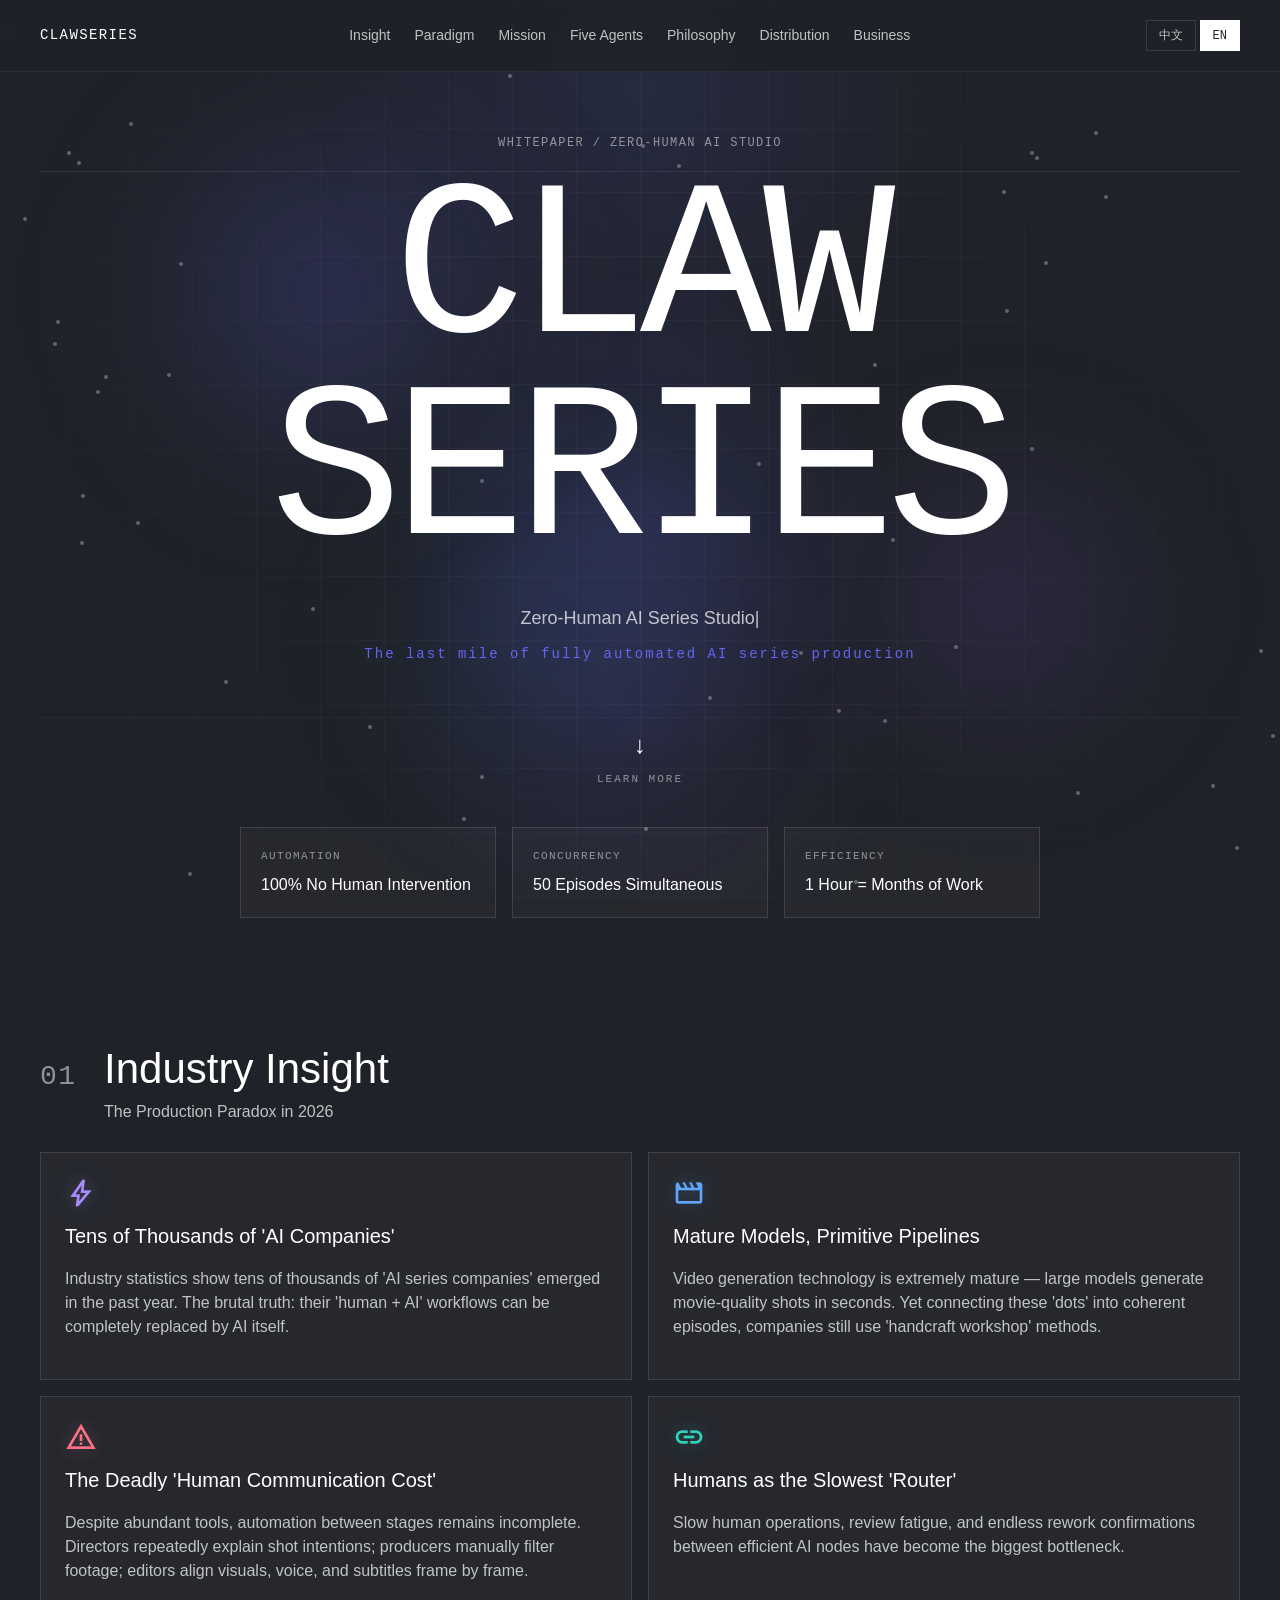
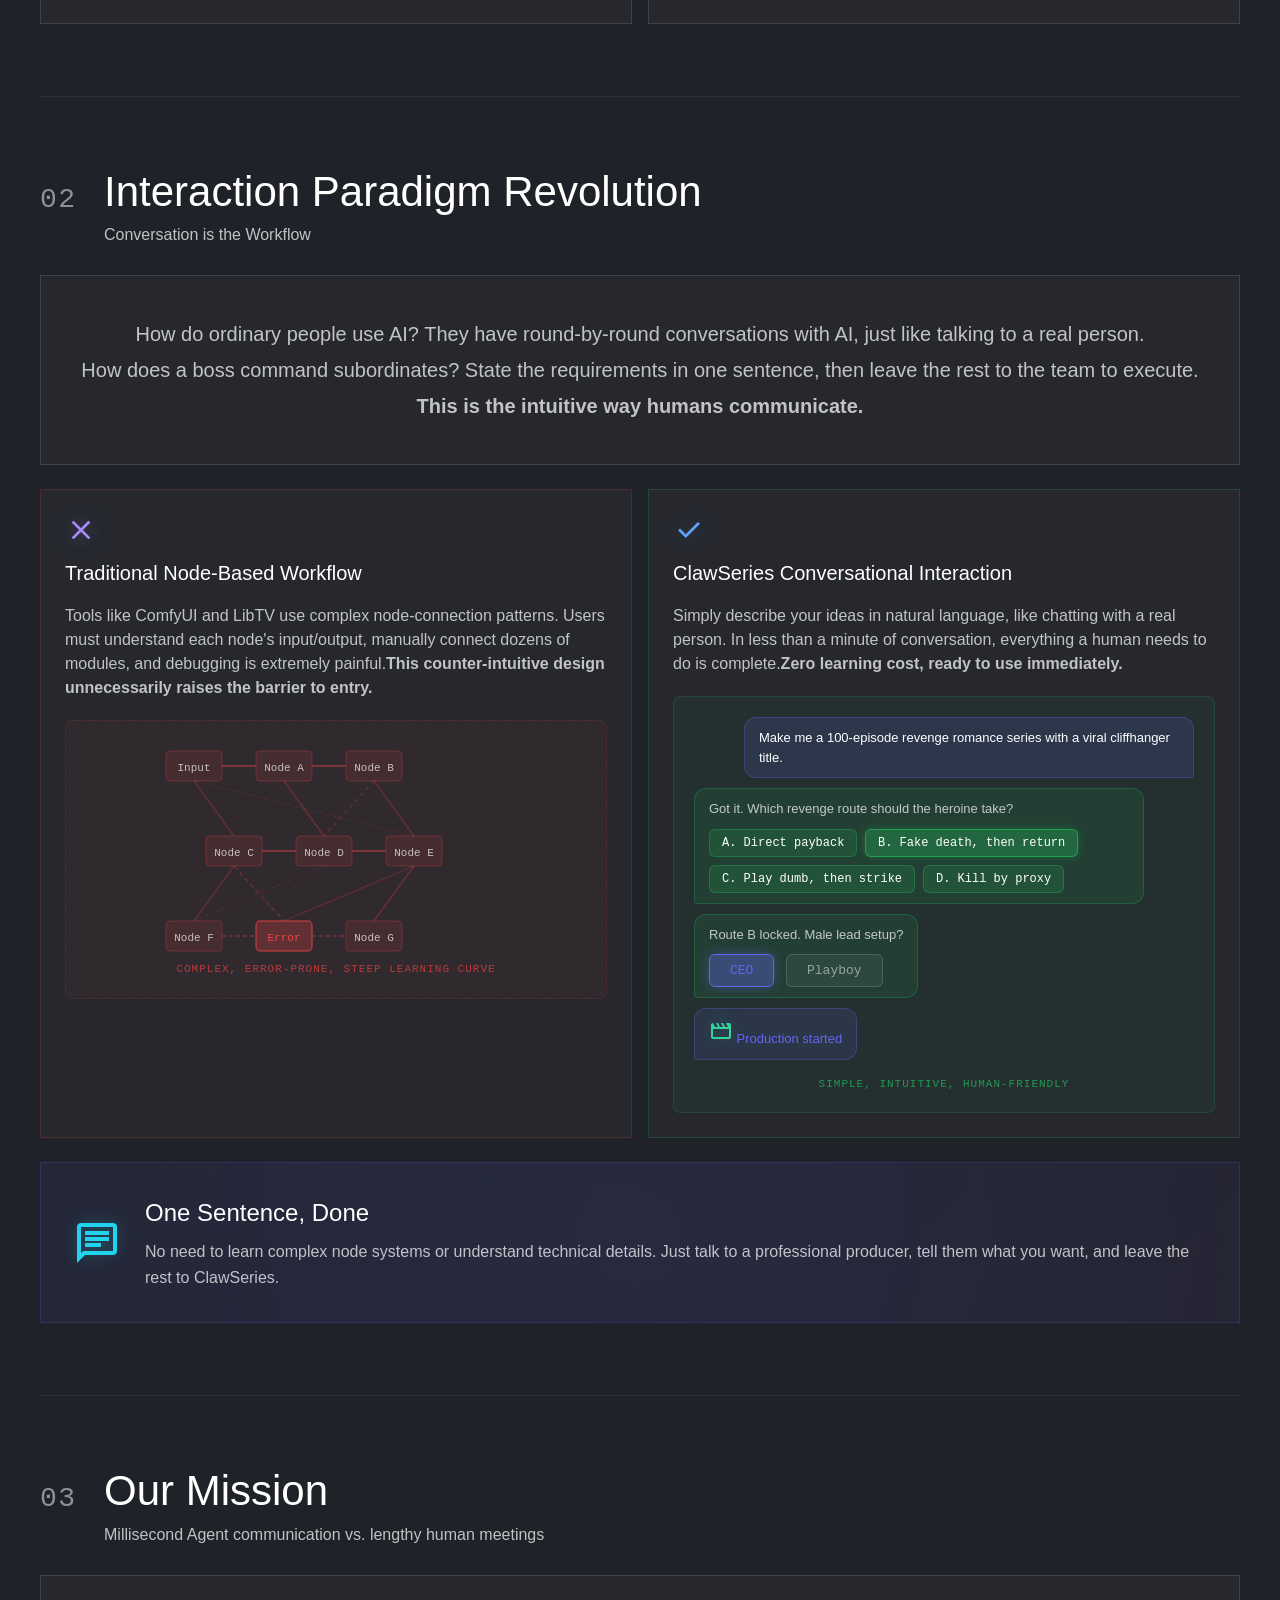
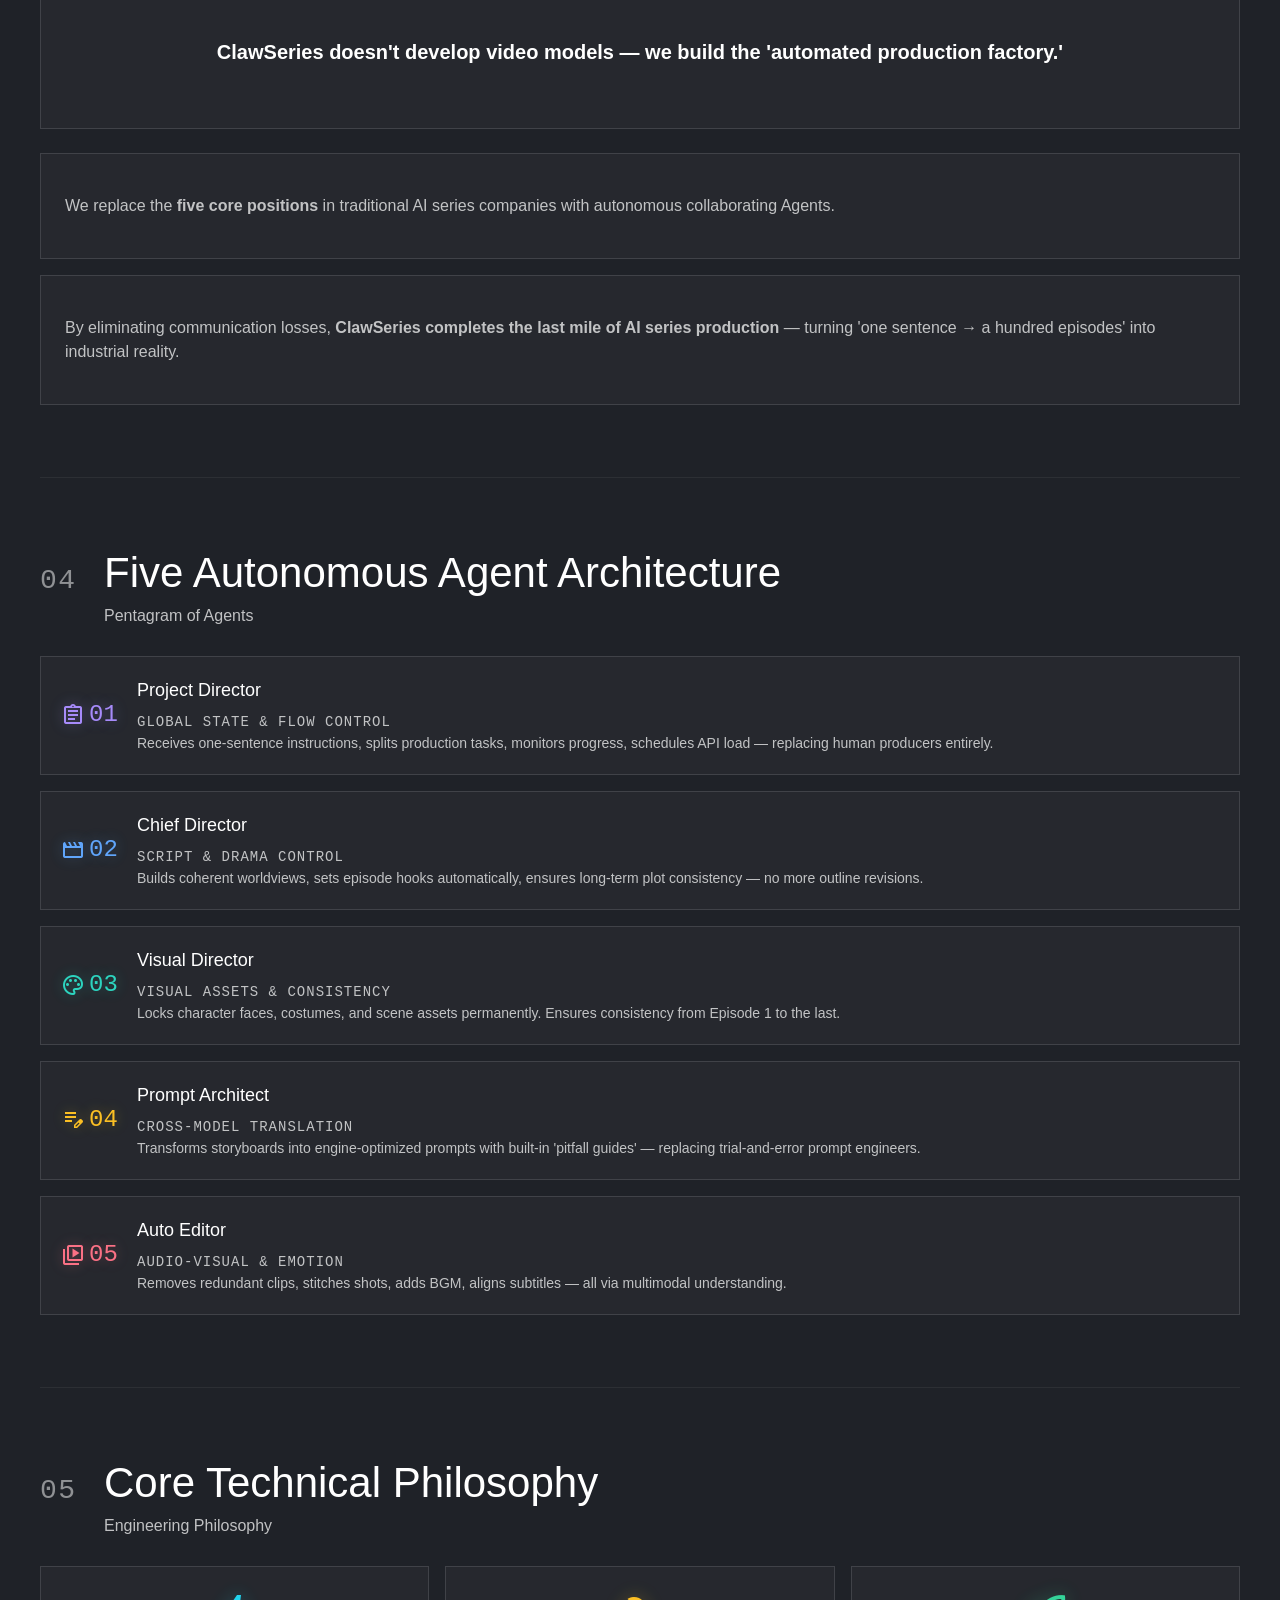
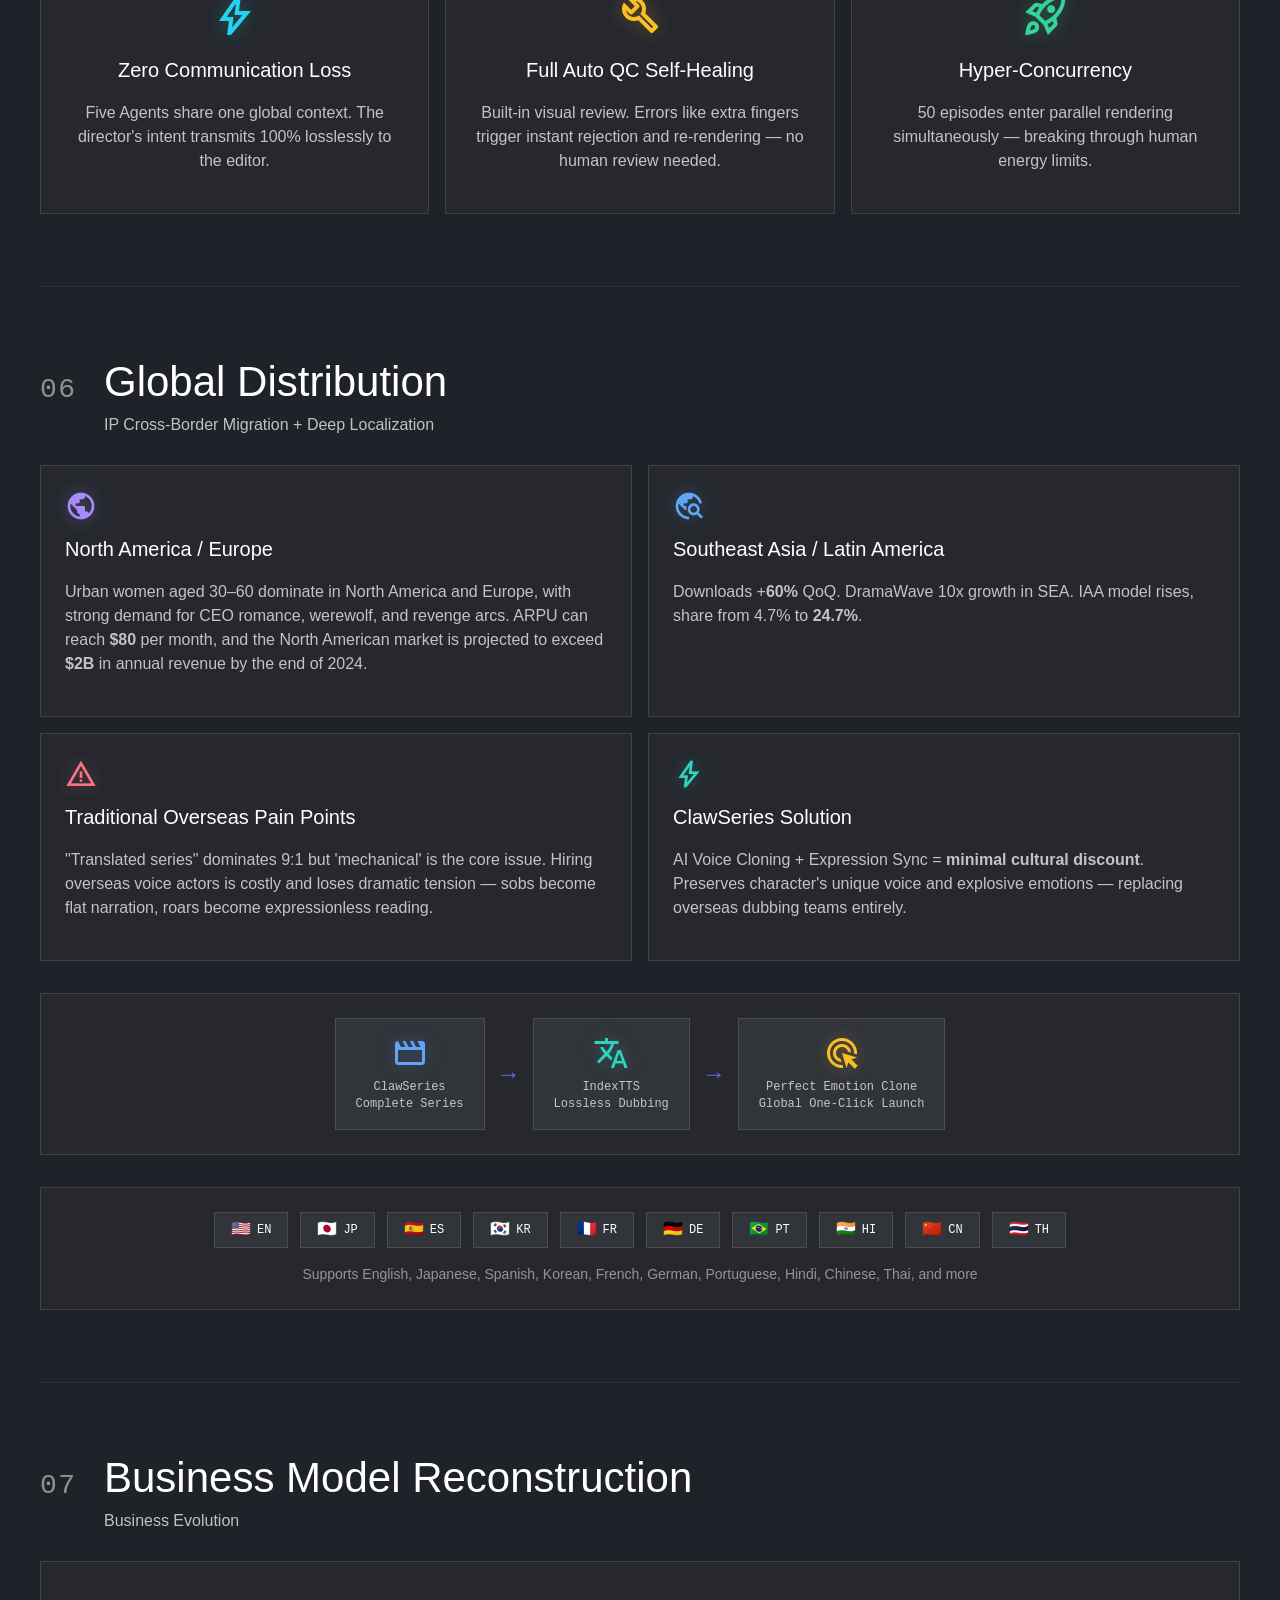
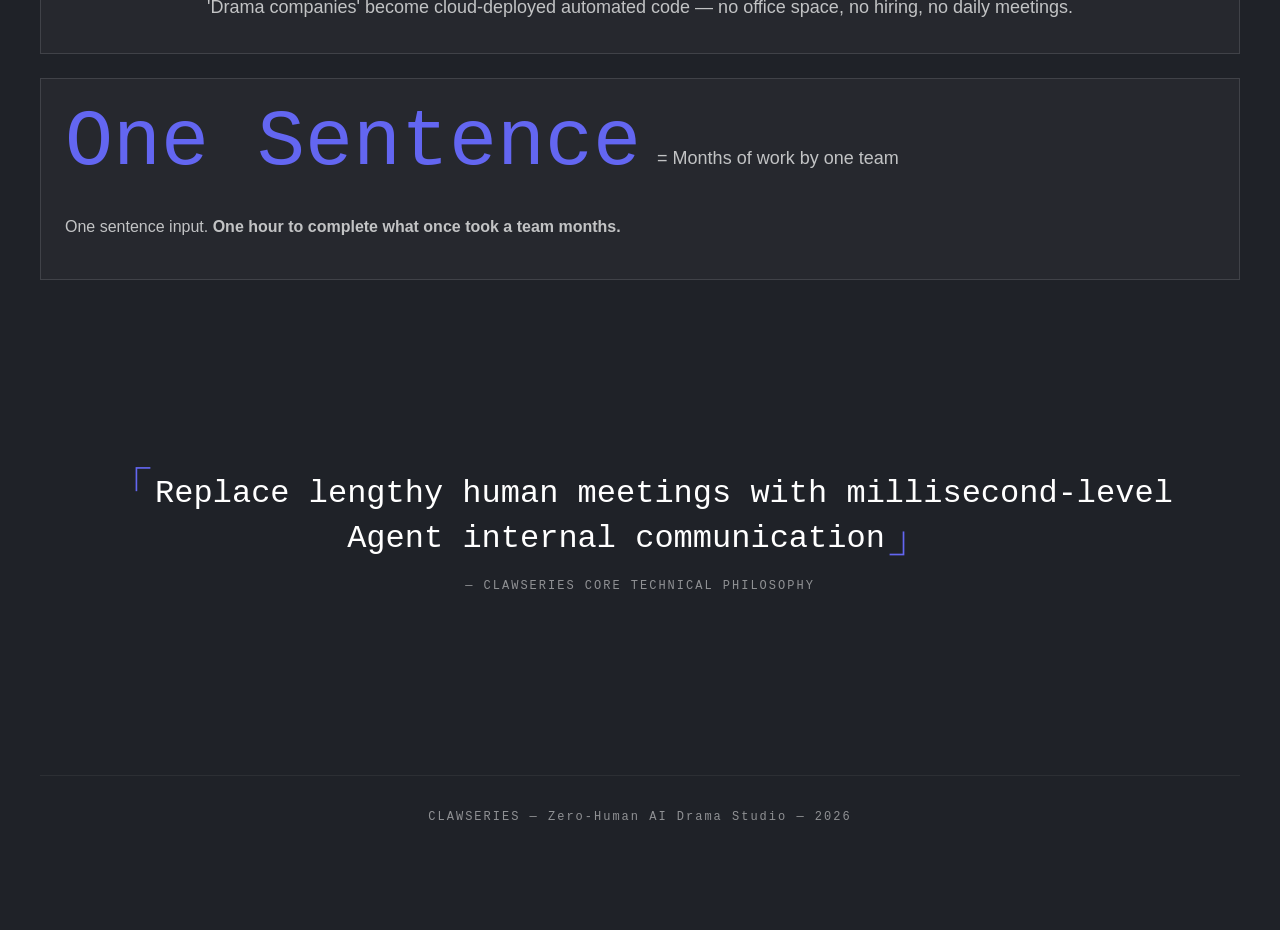
==== commit 24f16090: "fix: docs site topbar always fixed, never collapses on scroll - Move topbar outside page-shell, use " ====
--- a/docs/index.html
+++ b/docs/index.html
@@ -17,8 +17,8 @@
     <div class="orb orb-2"></div>
     <div class="orb orb-3"></div>
 
-    <div class="page-shell">
-      <header class="topbar">
+    <header class="topbar">
+      <div class="topbar-inner">
         <a class="brand" href="#hero">CLAWSERIES</a>
         <button class="mobile-menu-btn" aria-label="菜单" data-menu-label-zh="菜单" data-menu-label-en="Menu">
           <span></span>
@@ -38,7 +38,10 @@
           <button class="lang-btn active" data-lang="zh">中文</button>
           <button class="lang-btn" data-lang="en">EN</button>
         </div>
-      </header>
+      </div>
+    </header>
+
+    <div class="page-shell">
 
       <main>
         <!-- Hero Section -->
--- a/docs/styles.css
+++ b/docs/styles.css
@@ -178,21 +178,29 @@
 .page-shell {
   width: min(calc(100% - 48px), var(--container));
   margin: 0 auto;
+  padding-top: 62px;
   padding-bottom: 72px;
 }
 
 /* Topbar */
 .topbar {
-  position: sticky;
+  position: fixed;
   top: 0;
-  z-index: 20;
+  left: 0;
+  right: 0;
+  z-index: 100;
+  background: rgba(31, 34, 40, 0.92);
+  backdrop-filter: blur(10px);
+  border-bottom: 1px solid rgba(255, 255, 255, 0.06);
+}
+
+.topbar-inner {
   display: flex;
   justify-content: space-between;
   align-items: center;
   padding: 20px 0;
-  background: rgba(31, 34, 40, 0.92);
-  backdrop-filter: blur(10px);
-  border-bottom: 1px solid rgba(255, 255, 255, 0.06);
+  width: min(calc(100% - 48px), var(--container));
+  margin: 0 auto;
 }
 
 .mobile-menu-btn {
@@ -281,7 +289,7 @@
 /* Hero Section */
 .hero {
   position: relative;
-  min-height: calc(100vh - 84px);
+  min-height: calc(100vh - 146px);
   display: flex;
   flex-direction: column;
   justify-content: center;
@@ -1067,10 +1075,13 @@
     width: min(calc(100% - 32px), var(--container));
   }
 
-  .topbar {
-    align-items: flex-start;
-    flex-direction: column;
-    gap: 16px;
+  .topbar-inner {
+    width: min(calc(100% - 32px), var(--container));
+  }
+
+  .topbar-inner {
+    flex-wrap: wrap;
+    row-gap: 12px;
   }
 
   .section {
@@ -1112,23 +1123,17 @@
 @media (max-width: 640px) {
   .page-shell {
     width: 100%;
-    padding: 0 20px;
+    padding: 50px 20px 72px 20px;
     box-sizing: border-box;
   }
 
-  .topbar {
+  .topbar-inner {
+    width: 100%;
     padding: 10px 0;
-    position: sticky;
-    top: 0;
-    z-index: 100;
-    background: rgba(31, 34, 40, 0.98);
-    backdrop-filter: blur(10px);
+    flex-direction: row;
     flex-wrap: wrap;
     row-gap: 12px;
     align-items: center;
-    flex-direction: row;
-    margin: 0 -20px;
-    padding: 10px 20px;
   }
 
   .topbar .brand {
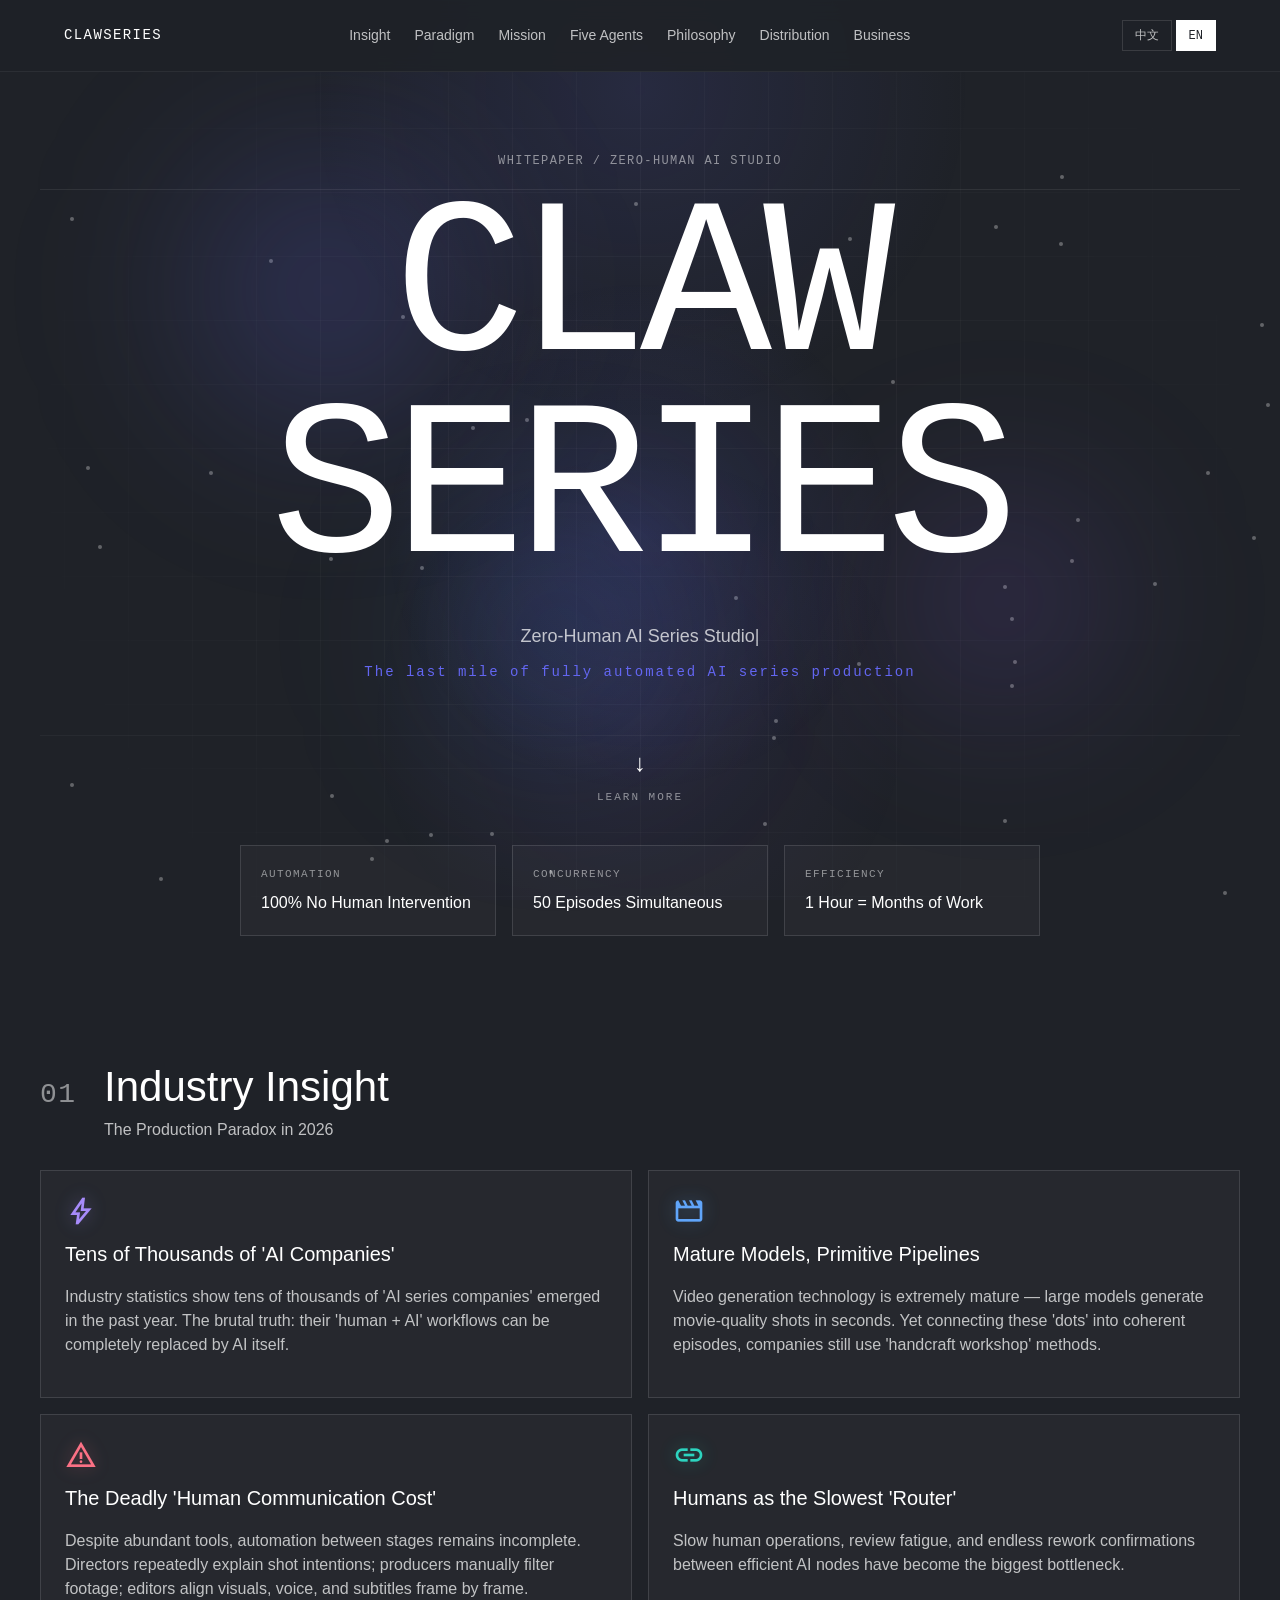
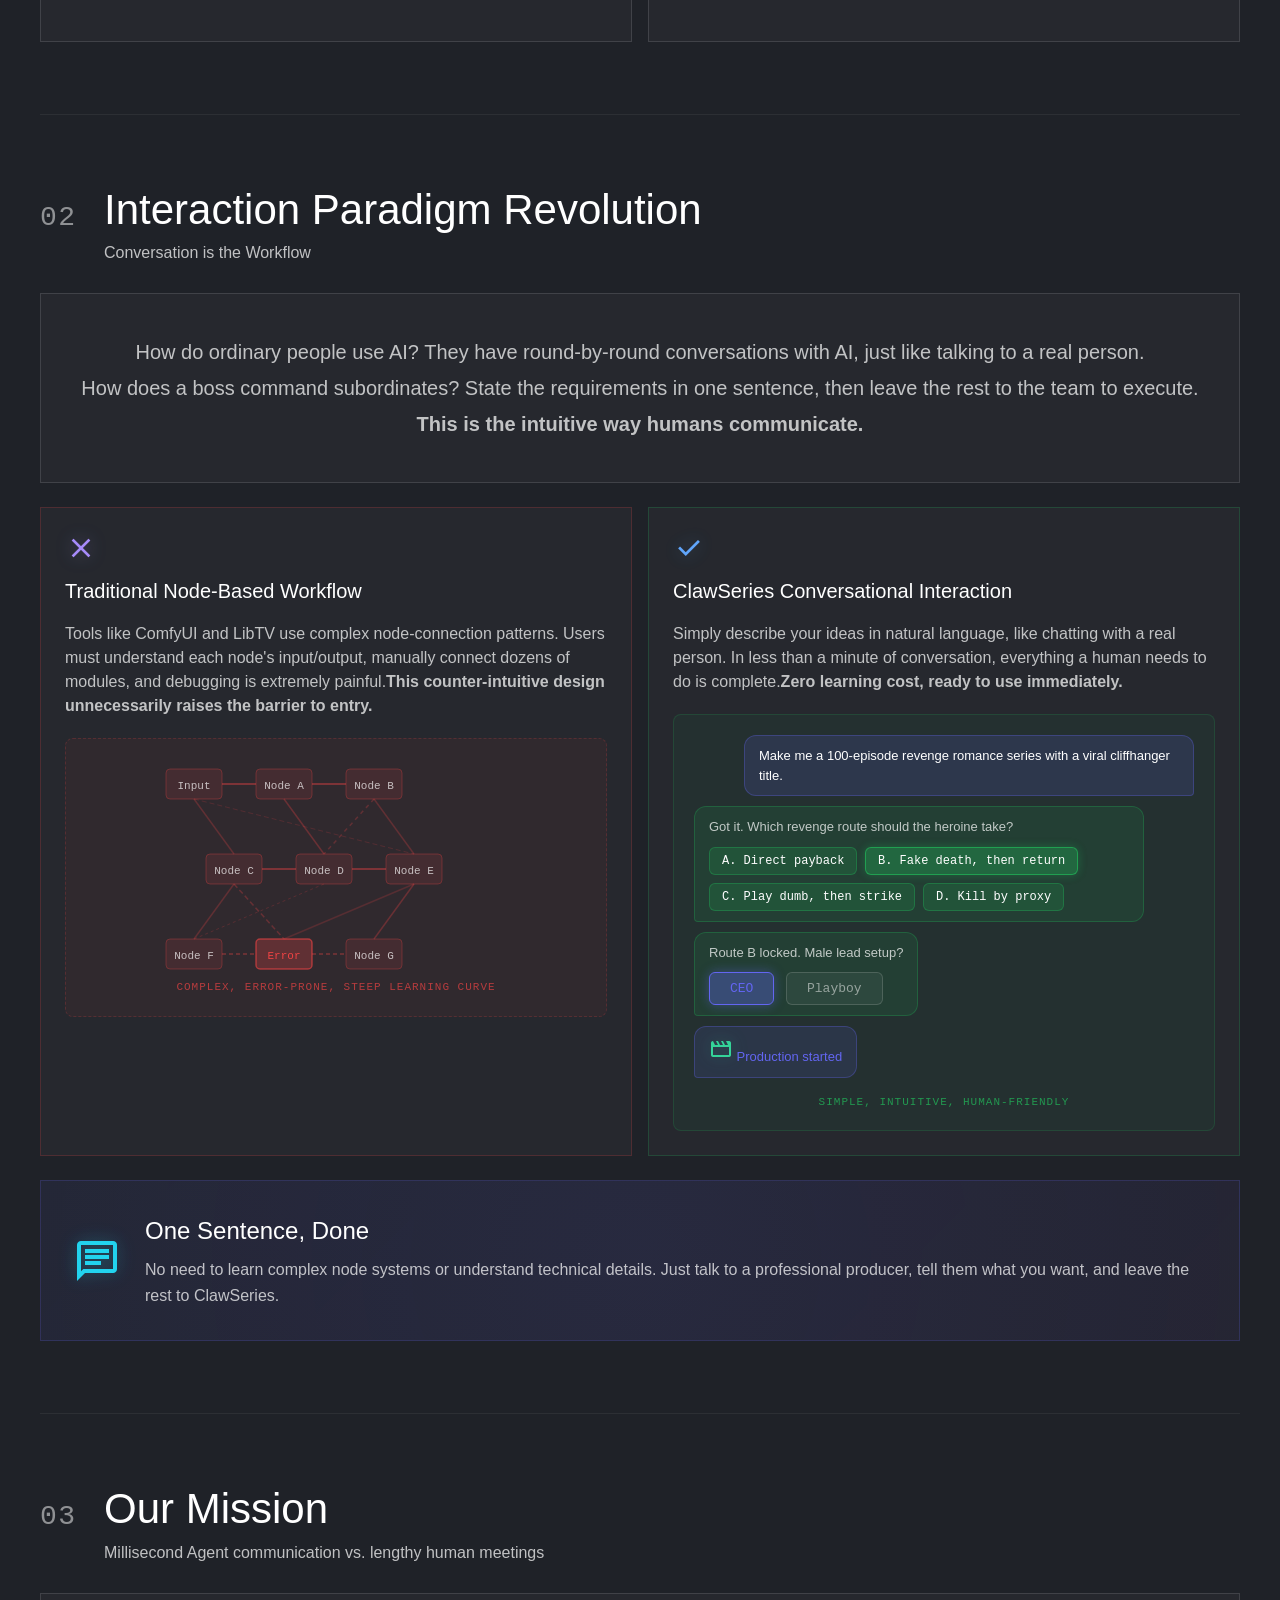
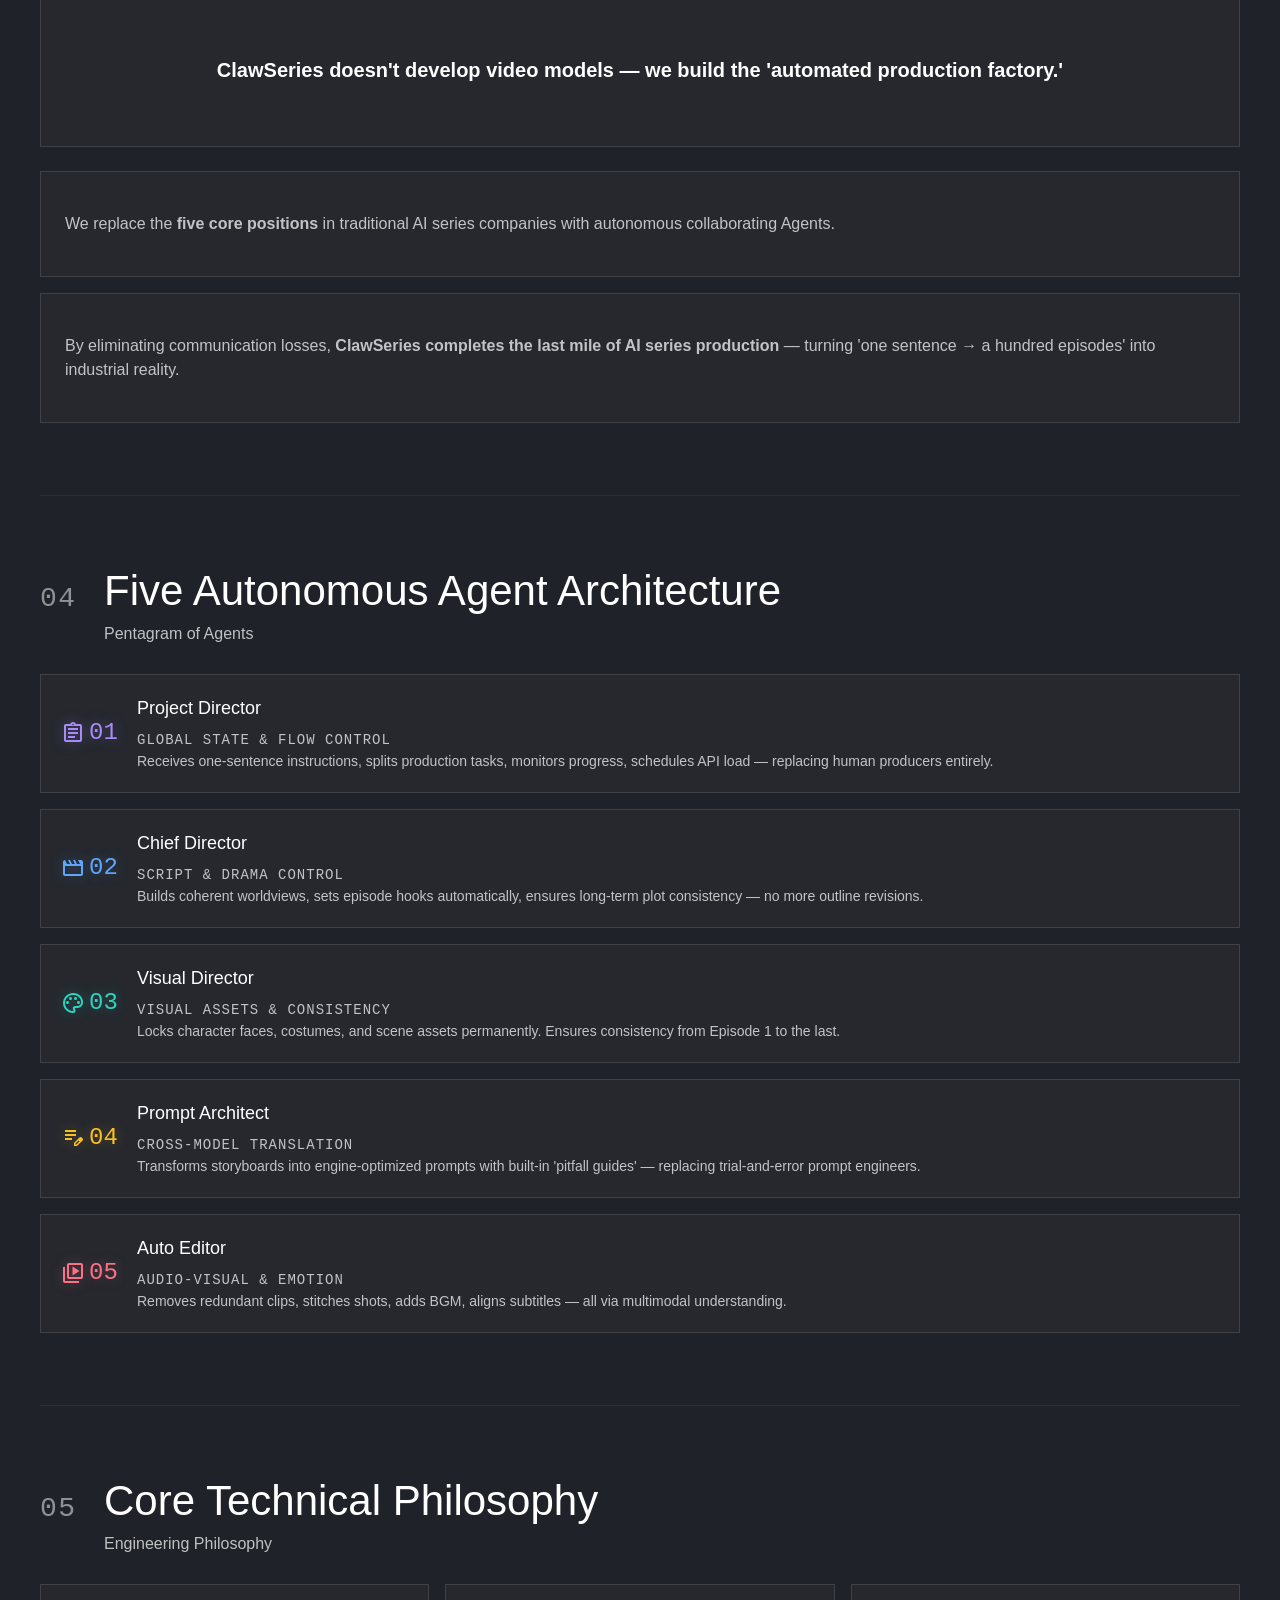
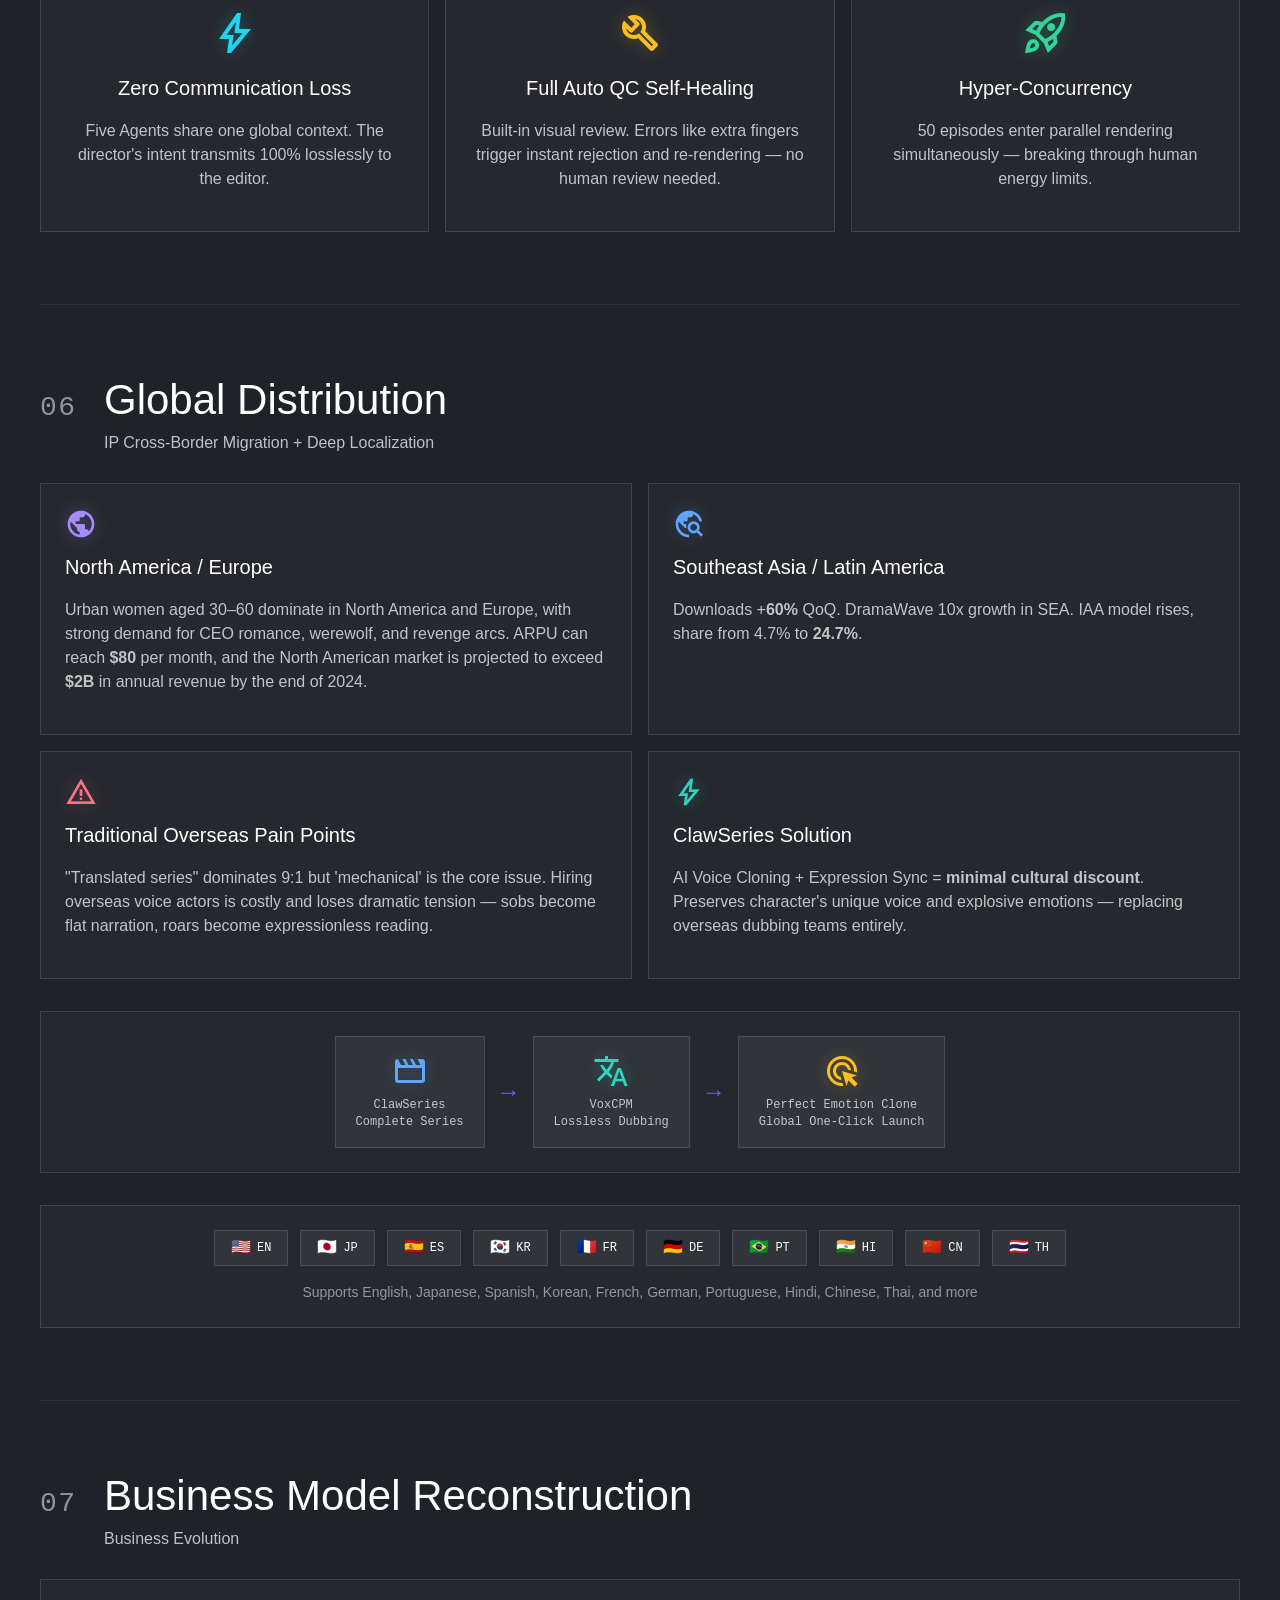
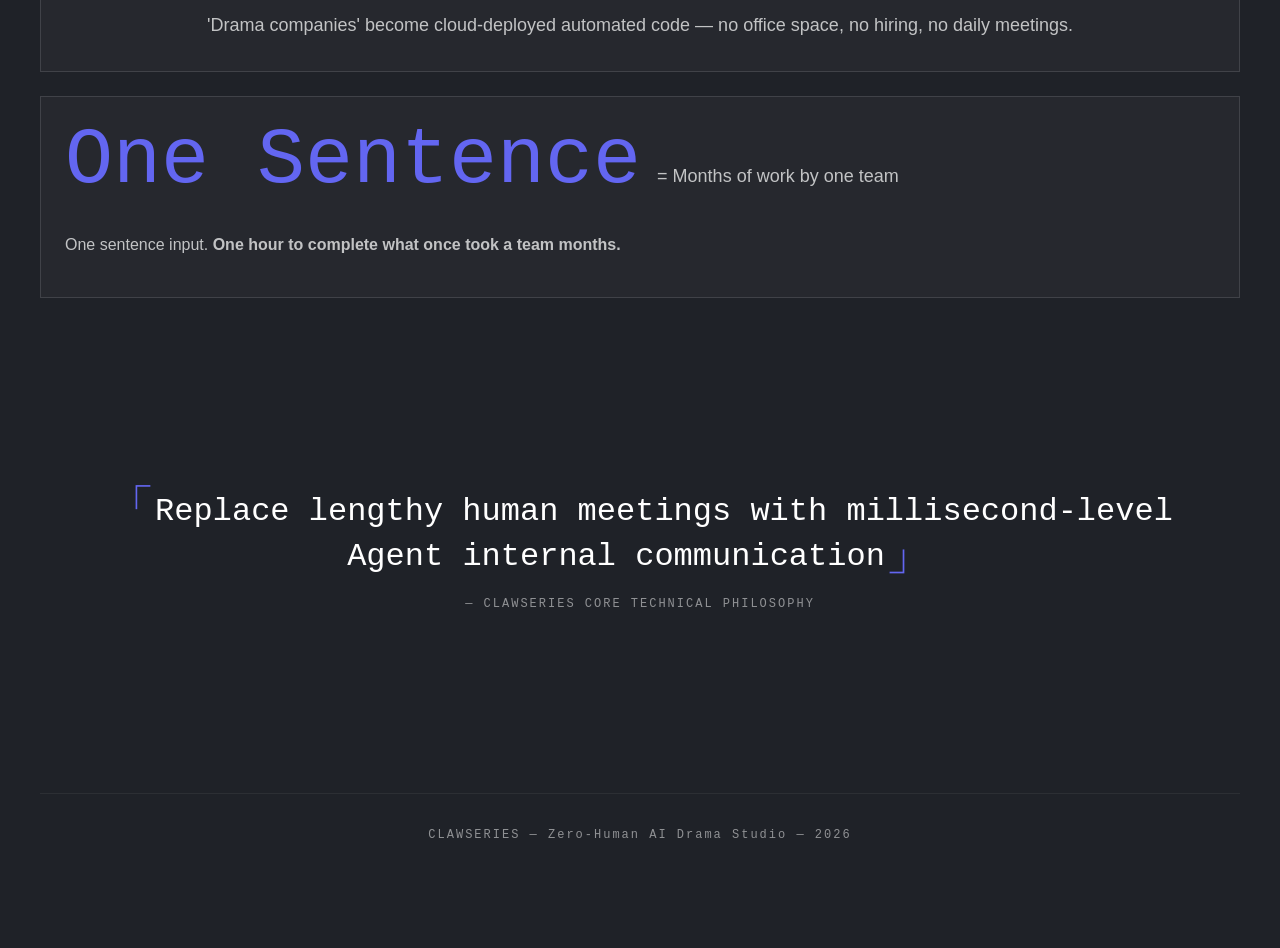
==== commit fea57691: "fix: rename IndexTTS to VoxCPM in docs site" ====
--- a/docs/index.html
+++ b/docs/index.html
@@ -396,7 +396,7 @@
                 <div class="flow-arrow">→</div>
                 <div class="flow-step step-engine">
                   <div class="flow-icon material-symbols-outlined">translate</div>
-                  <div class="flow-label" data-i18n="global.step2">IndexTTS<br/>无损译制</div>
+                  <div class="flow-label" data-i18n="global.step2">VoxCPM<br/>无损译制</div>
                 </div>
                 <div class="flow-arrow">→</div>
                 <div class="flow-step step-output">
@@ -552,11 +552,11 @@
           "global.solution.title": "ClawSeries 解决方案",
           "global.solution.text": "AI声纹克隆（Voice Cloning）+ 表情同步技术，实现<strong>文化折扣最小化</strong>。保留角色独特声线与爆发情感，彻底取代海外配音团队。",
           "global.step1": "ClawSeries<br/>完成全集",
-          "global.step2": "IndexTTS<br/>无损译制",
+          "global.step2": "VoxCPM<br/>无损译制",
           "global.step3": "完美情感克隆<br/>全球一键上线",
           "global.card1.title": "传统出海的痛点",
           "global.card1.text": "传统短剧出海需要耗费大量资金与时间雇佣海外声优进行本地化配音，且往往丢失原剧的戏剧张力——哭腔变成平淡念白，怒吼变成面无表情的朗读。",
-          "global.card2.title": "IndexTTS 无损译制",
+          "global.card2.title": "VoxCPM 无损译制",
           "global.card2.text": "在 ClawSeries 完成全集输出后，用户可通过该独立板块，一键将短剧配音转化为英语、日语、西班牙语等数十种语言。",
           "global.card3.title": "完美的情感克隆",
           "global.card3.text": "不仅翻译语言，更基于底层声学模型，<strong>完美保留原角色的独特声线与原剧的爆发情感</strong>（如哭腔、怒吼、喘息），彻底取代了全球化分发中的人类配音与译制团队。",
@@ -660,11 +660,11 @@
           "global.solution.title": "ClawSeries Solution",
           "global.solution.text": "AI Voice Cloning + Expression Sync = <strong>minimal cultural discount</strong>. Preserves character's unique voice and explosive emotions — replacing overseas dubbing teams entirely.",
           "global.step1": "ClawSeries<br/>Complete Series",
-          "global.step2": "IndexTTS<br/>Lossless Dubbing",
+          "global.step2": "VoxCPM<br/>Lossless Dubbing",
           "global.step3": "Perfect Emotion Clone<br/>Global One-Click Launch",
           "global.card1.title": "Traditional Overseas Pain Points",
           "global.card1.text": "Hiring overseas voice actors is expensive. Localization often loses dramatic tension — sobs become flat narration, roars become expressionless reading.",
-          "global.card2.title": "IndexTTS Lossless Dubbing",
+          "global.card2.title": "VoxCPM Lossless Dubbing",
           "global.card2.text": "One-click transform series dubbing into English, Japanese, Spanish, and dozens more languages.",
           "global.card3.title": "Perfect Emotion Clone",
           "global.card3.text": "Preserves the original character's unique voice and explosive emotions — <strong>replacing human dubbing teams entirely</strong>.",
--- a/docs/styles.css
+++ b/docs/styles.css
@@ -178,7 +178,7 @@
 .page-shell {
   width: min(calc(100% - 48px), var(--container));
   margin: 0 auto;
-  padding-top: 62px;
+  padding-top: 80px;
   padding-bottom: 72px;
 }
 
@@ -198,9 +198,10 @@
   display: flex;
   justify-content: space-between;
   align-items: center;
-  padding: 20px 0;
-  width: min(calc(100% - 48px), var(--container));
+  padding: 20px 24px;
+  max-width: var(--container);
   margin: 0 auto;
+  box-sizing: border-box;
 }
 
 .mobile-menu-btn {
@@ -527,7 +528,7 @@
 /* Sections */
 .section {
   padding: 72px 0;
-  scroll-margin-top: 62px;
+  scroll-margin-top: 70px;
 }
 
 .section-contrast {
@@ -1076,10 +1077,7 @@
   }
 
   .topbar-inner {
-    width: min(calc(100% - 32px), var(--container));
-  }
-
-  .topbar-inner {
+    padding: 16px 16px;
     flex-wrap: wrap;
     row-gap: 12px;
   }
@@ -1123,13 +1121,13 @@
 @media (max-width: 640px) {
   .page-shell {
     width: 100%;
-    padding: 50px 20px 72px 20px;
+    padding: 60px 20px 72px 20px;
     box-sizing: border-box;
   }
 
   .topbar-inner {
     width: 100%;
-    padding: 10px 0;
+    padding: 10px 20px;
     flex-direction: row;
     flex-wrap: wrap;
     row-gap: 12px;
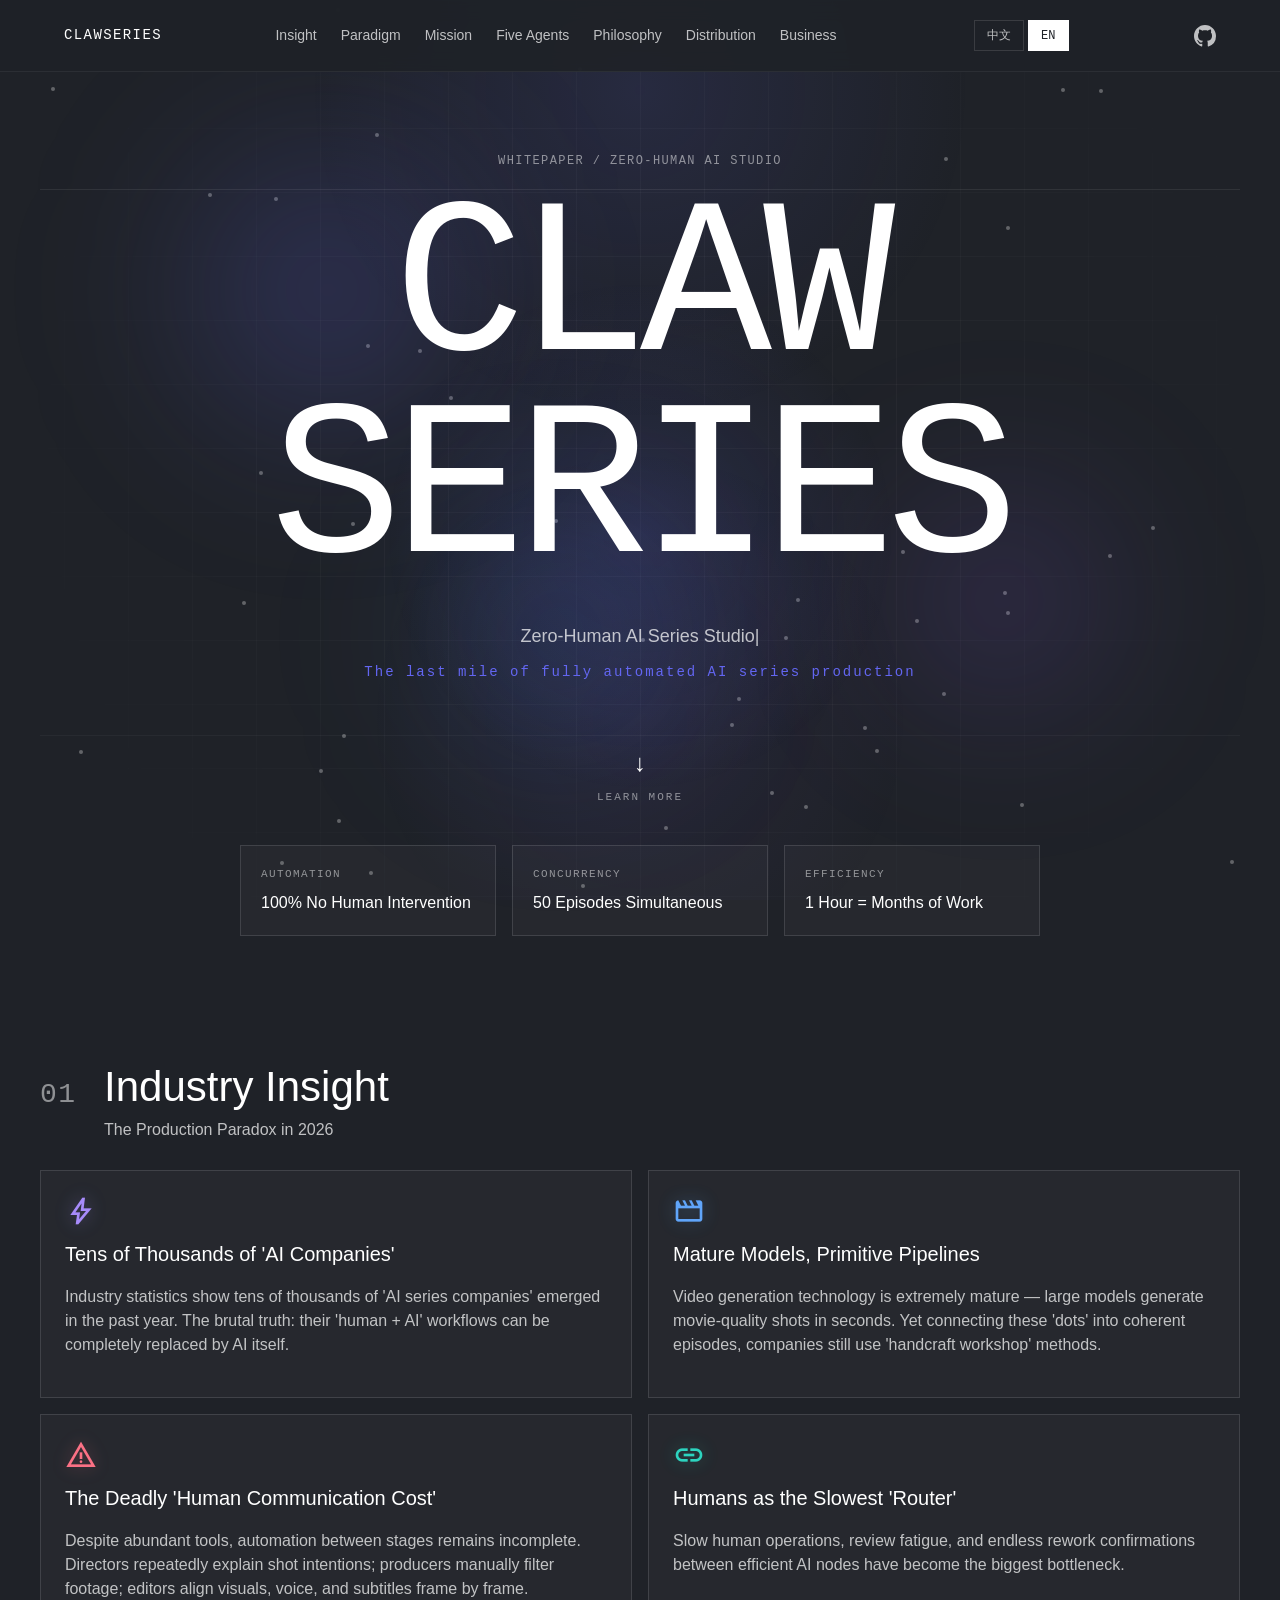
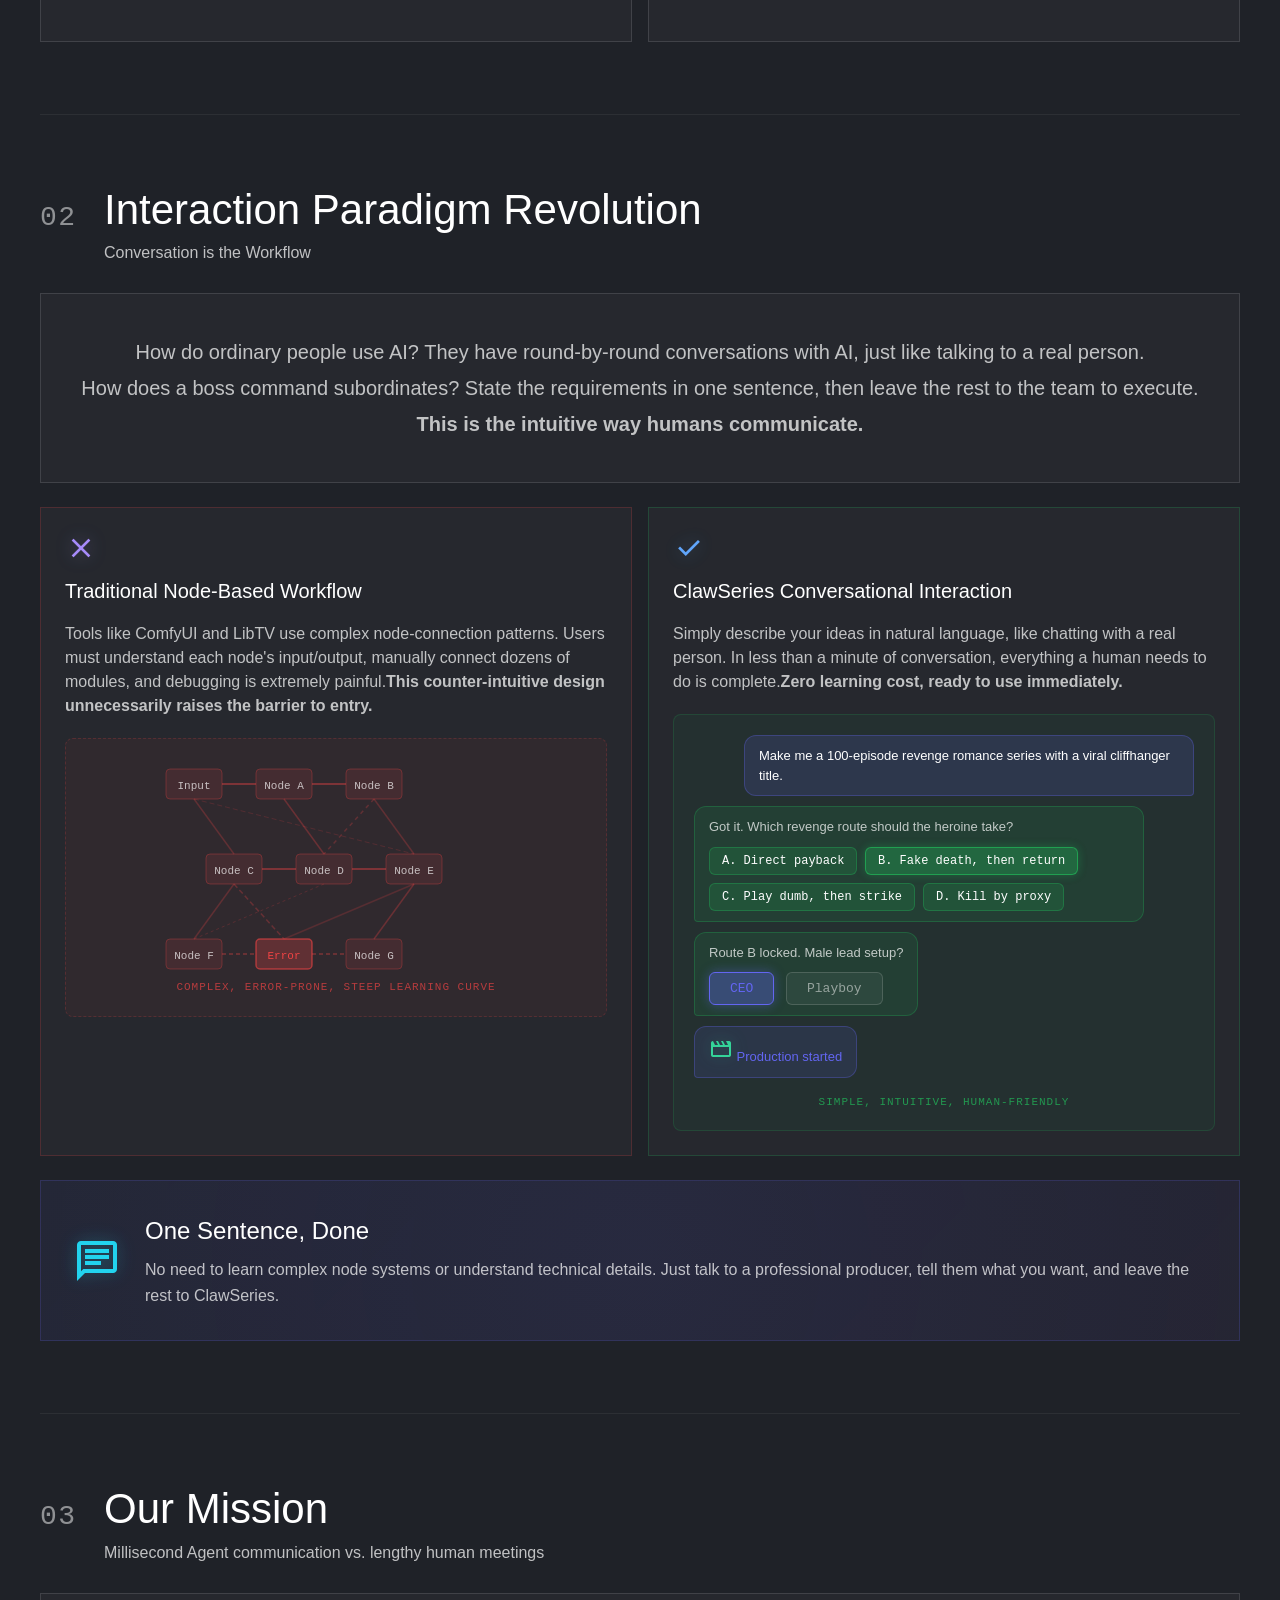
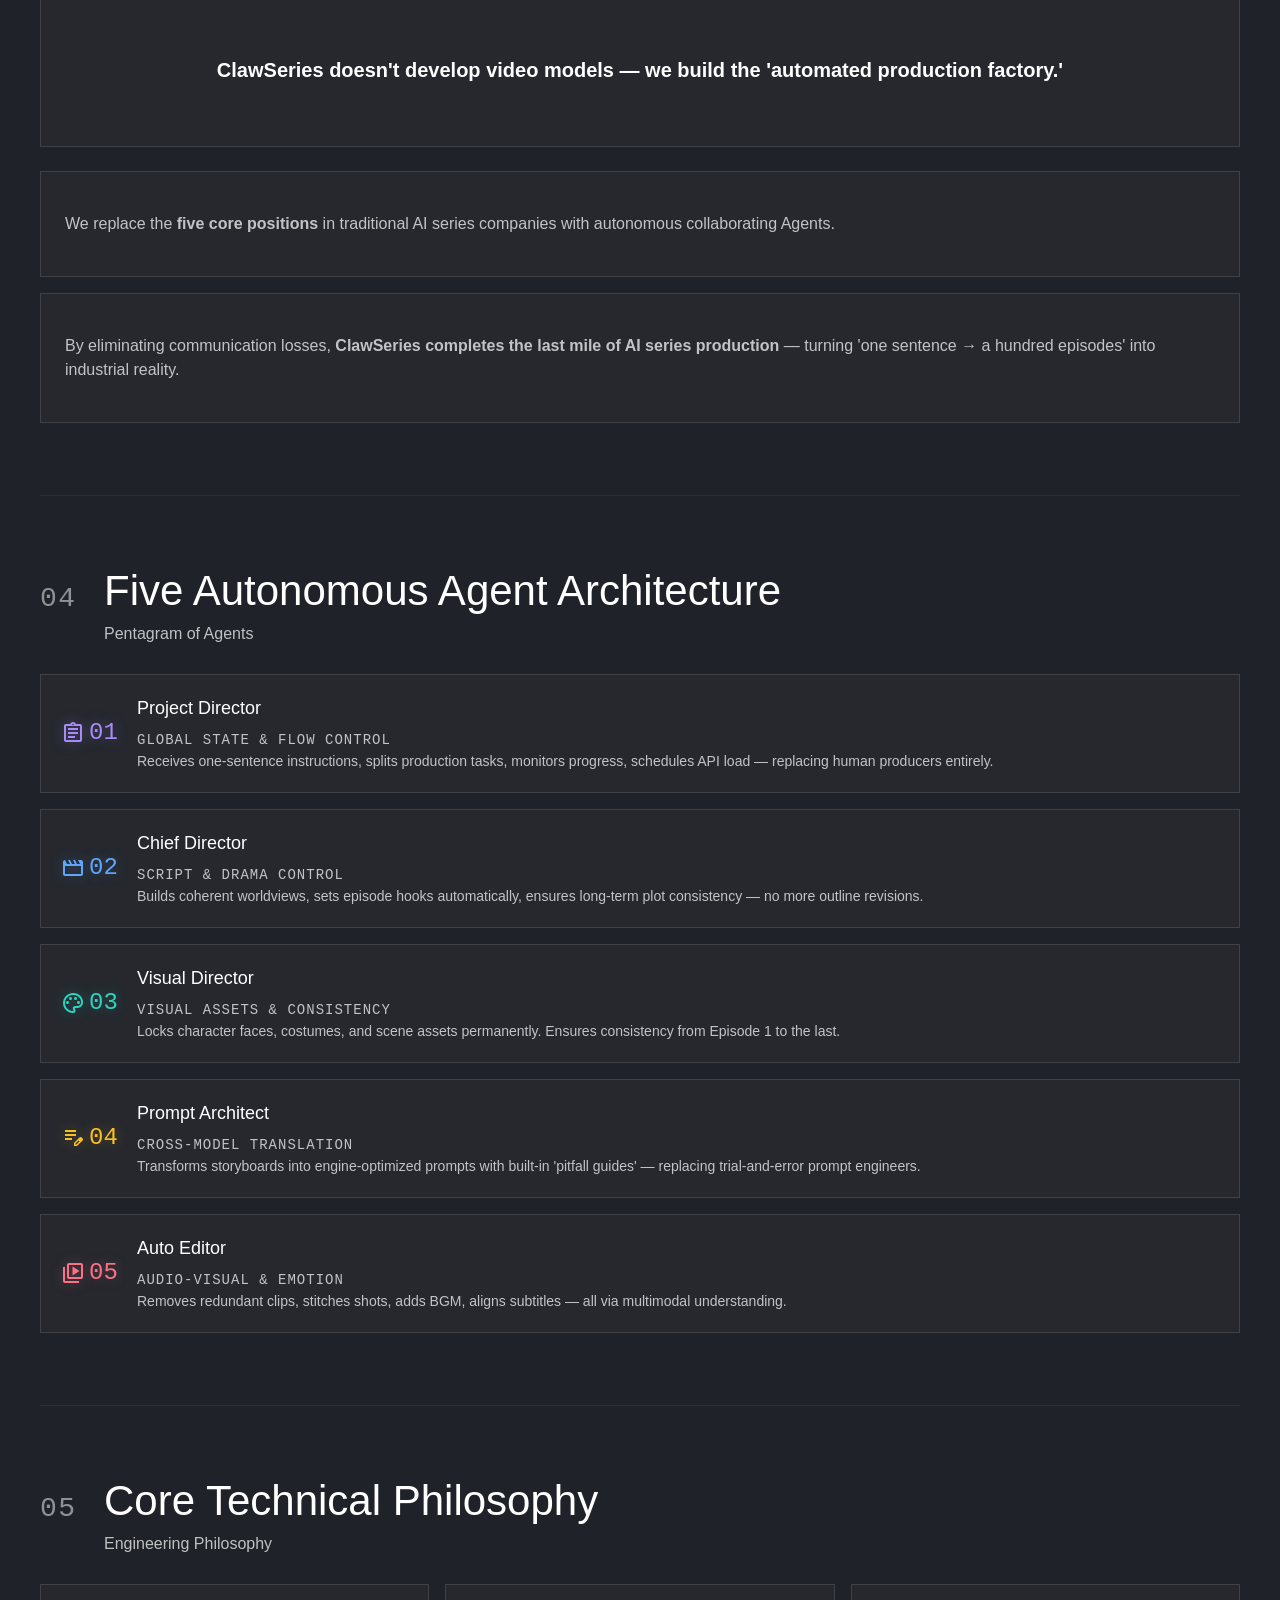
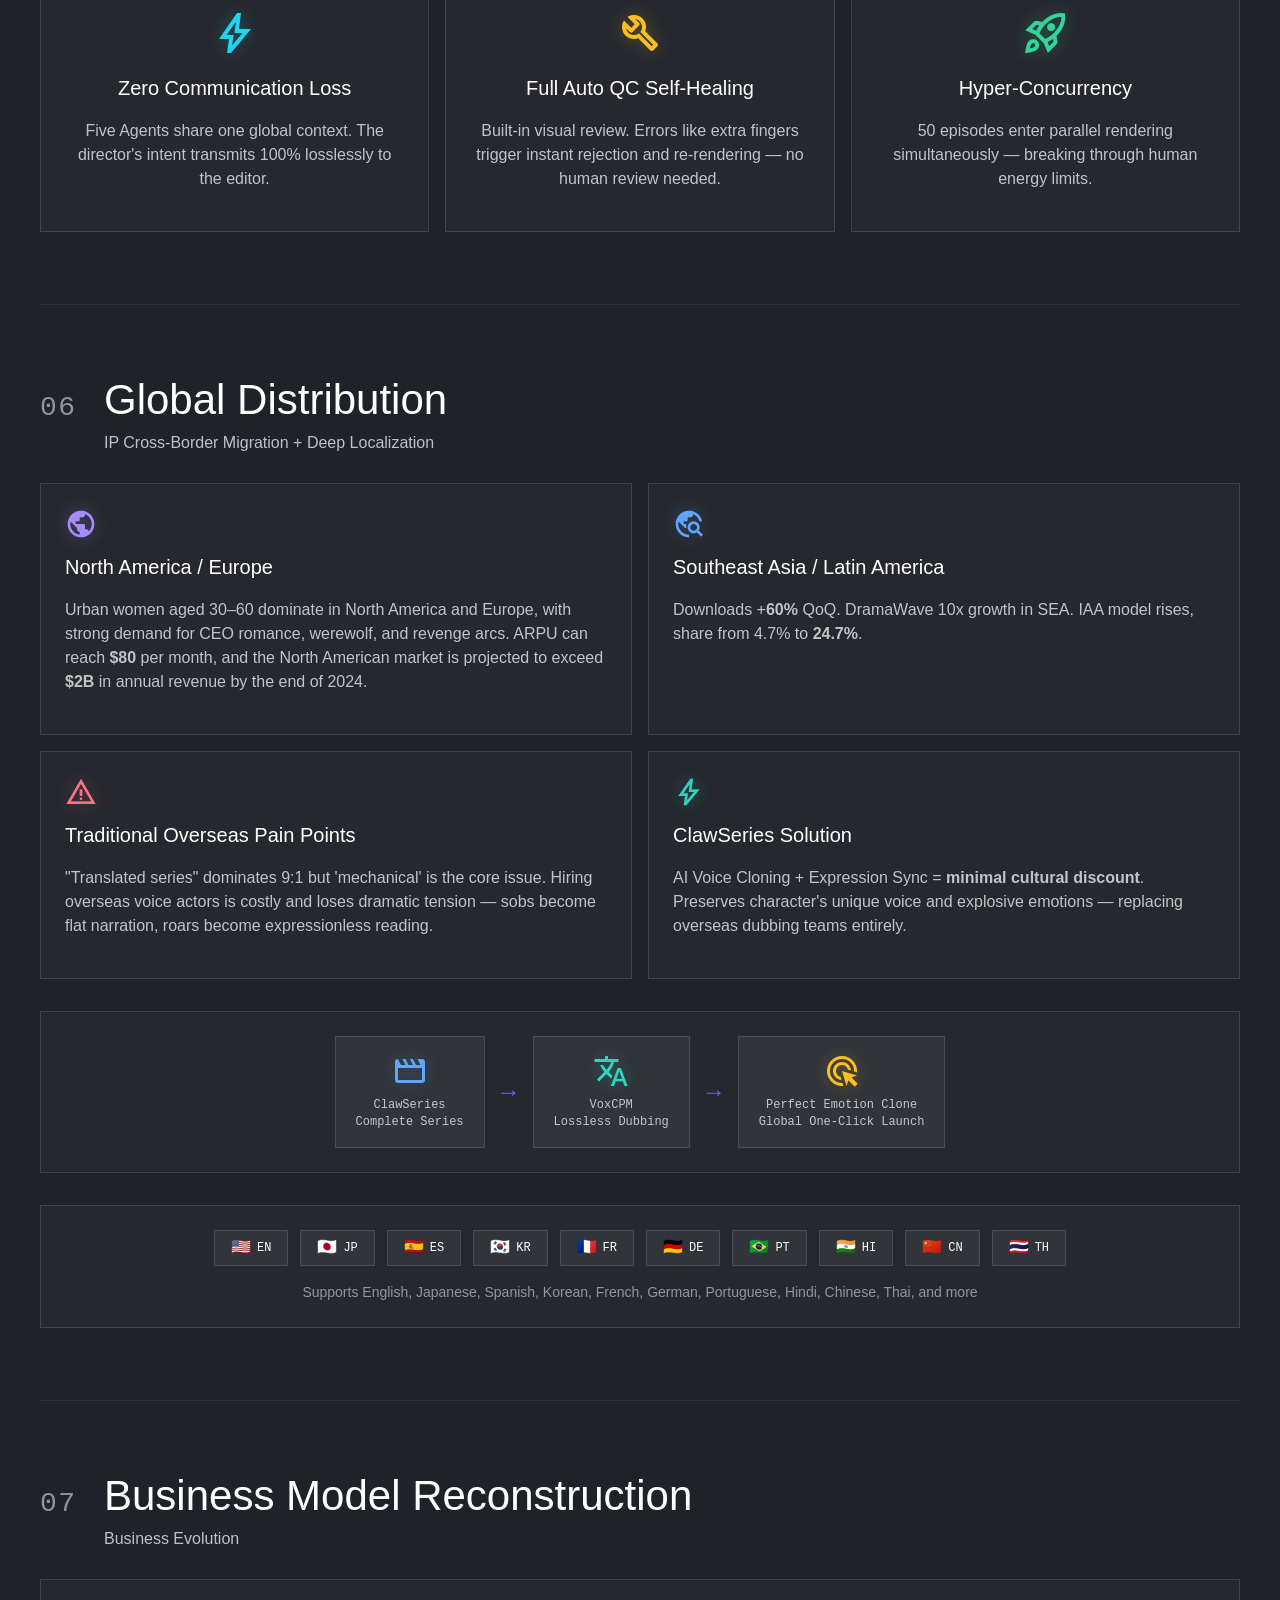
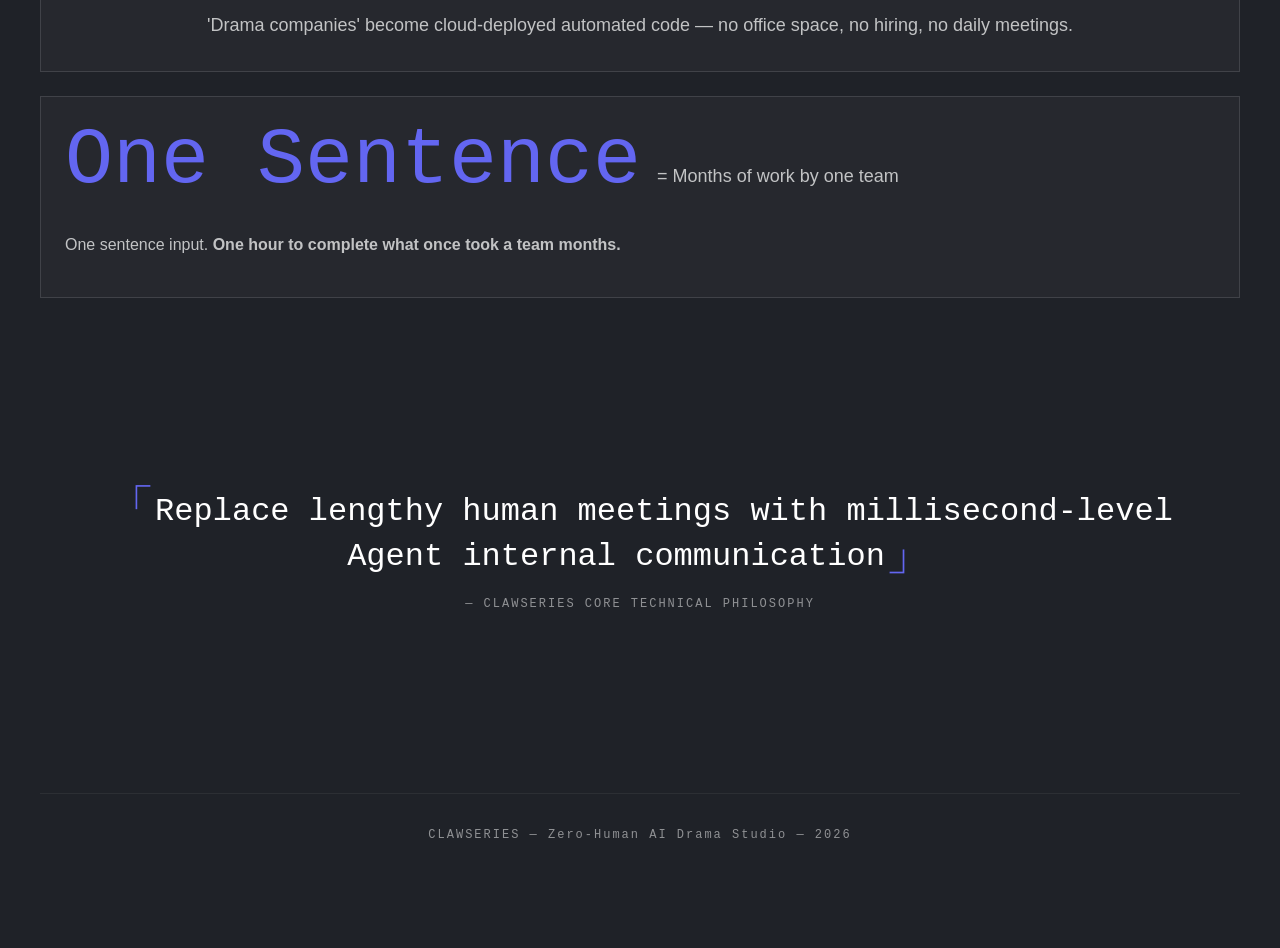
==== commit c7807649: "feat: add GitHub repo button to docs site topbar" ====
--- a/docs/index.html
+++ b/docs/index.html
@@ -38,6 +38,9 @@
           <button class="lang-btn active" data-lang="zh">中文</button>
           <button class="lang-btn" data-lang="en">EN</button>
         </div>
+        <a class="github-link" href="https://github.com/blu-sharky/ClawSeries" target="_blank" rel="noopener noreferrer" aria-label="GitHub">
+          <svg viewBox="0 0 16 16" width="22" height="22" fill="currentColor"><path d="M8 0C3.58 0 0 3.58 0 8c0 3.54 2.29 6.53 5.47 7.59.4.07.55-.17.55-.38 0-.19-.01-.82-.01-1.49-2.01.37-2.53-.49-2.69-.94-.09-.23-.48-.94-.82-1.13-.28-.15-.68-.52-.01-.53.63-.01 1.08.58 1.23.82.72 1.21 1.87.87 2.33.66.07-.52.28-.87.51-1.07-1.78-.2-3.64-.89-3.64-3.95 0-.87.31-1.59.82-2.15-.08-.2-.36-1.02.08-2.12 0 0 .67-.21 2.2.82.64-.18 1.32-.27 2-.27.68 0 1.36.09 2 .27 1.53-1.04 2.2-.82 2.2-.82.44 1.1.16 1.92.08 2.12.51.56.82 1.27.82 2.15 0 3.07-1.87 3.75-3.65 3.95.29.25.54.73.54 1.48 0 1.07-.01 1.93-.01 2.2 0 .21.15.46.55.38A8.013 8.013 0 0016 8c0-4.42-3.58-8-8-8z"/></svg>
+        </a>
       </div>
     </header>
 
--- a/docs/styles.css
+++ b/docs/styles.css
@@ -265,6 +265,19 @@
   margin-left: 24px;
 }
 
+.github-link {
+  display: flex;
+  align-items: center;
+  justify-content: center;
+  margin-left: 12px;
+  color: var(--text-secondary);
+  transition: color 0.3s ease;
+}
+
+.github-link:hover {
+  color: var(--fg);
+}
+
 .lang-btn {
   padding: 6px 12px;
   border: 1px solid var(--border);
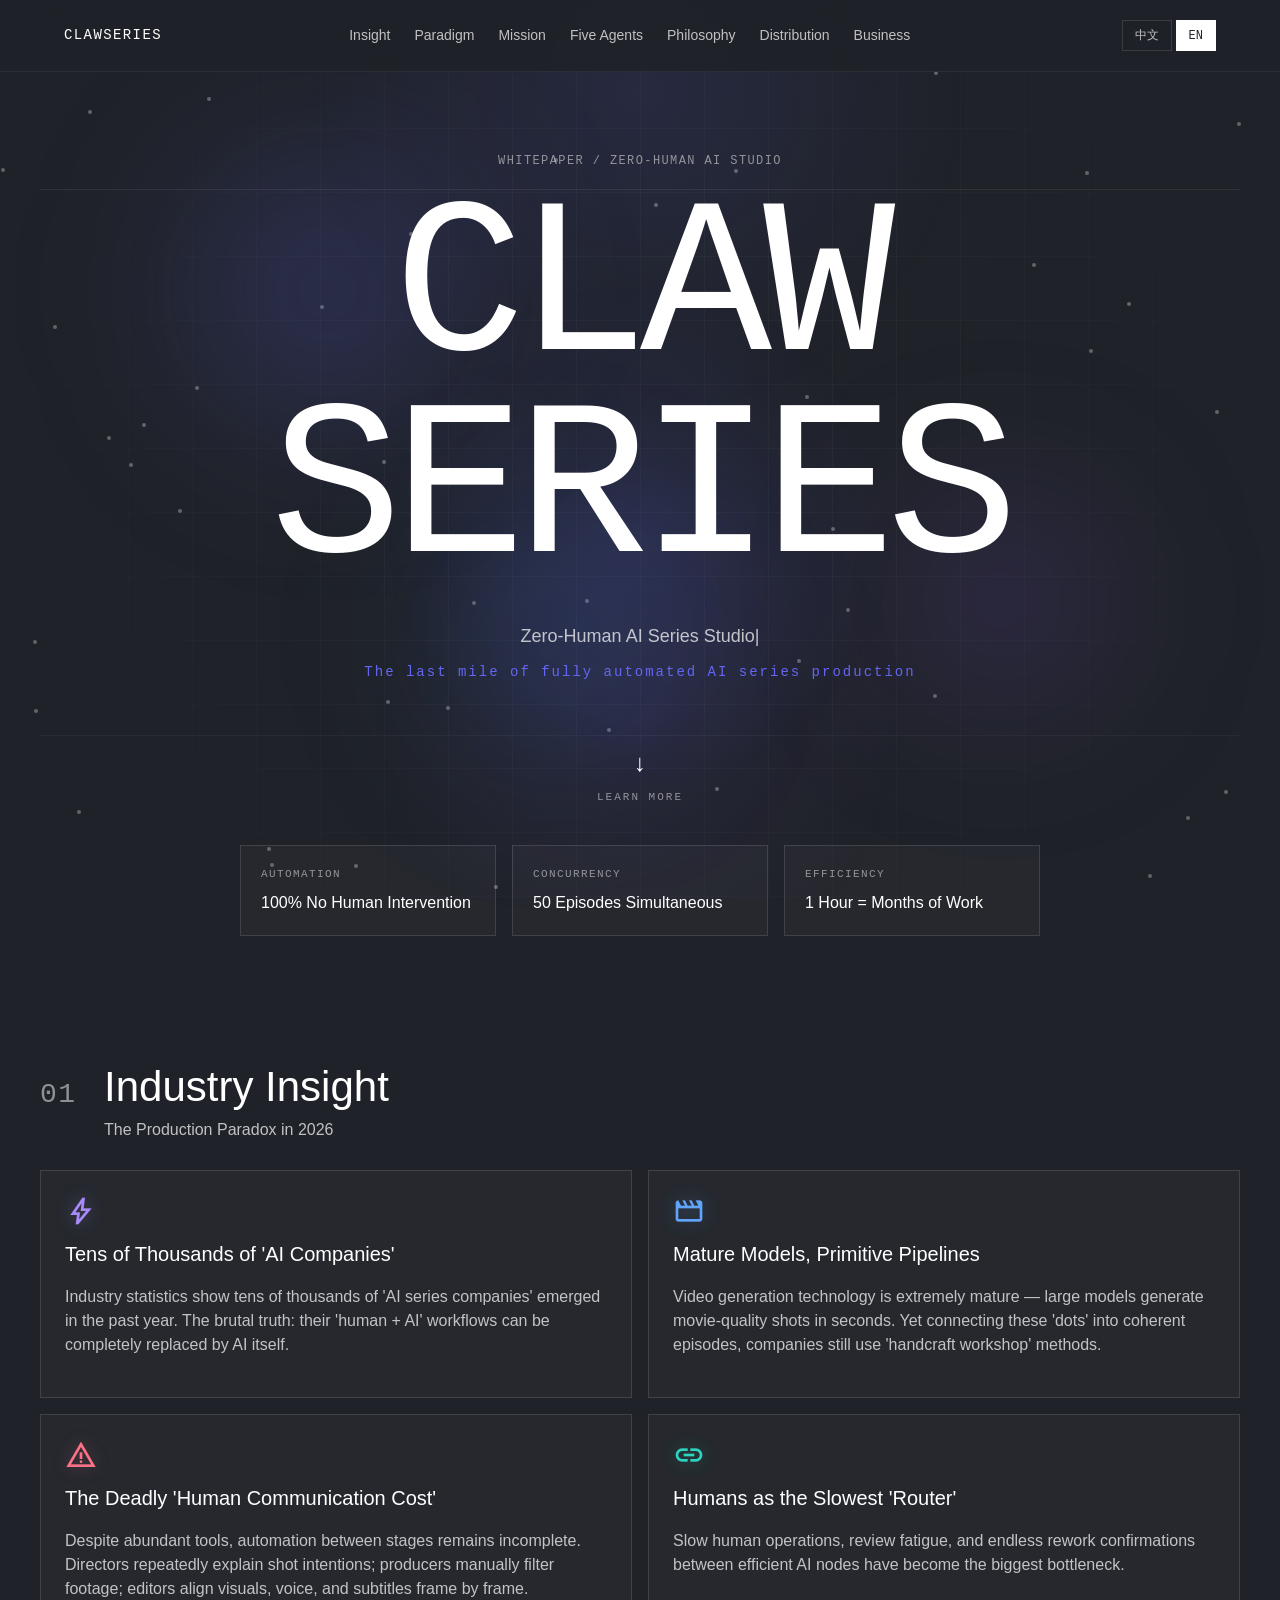
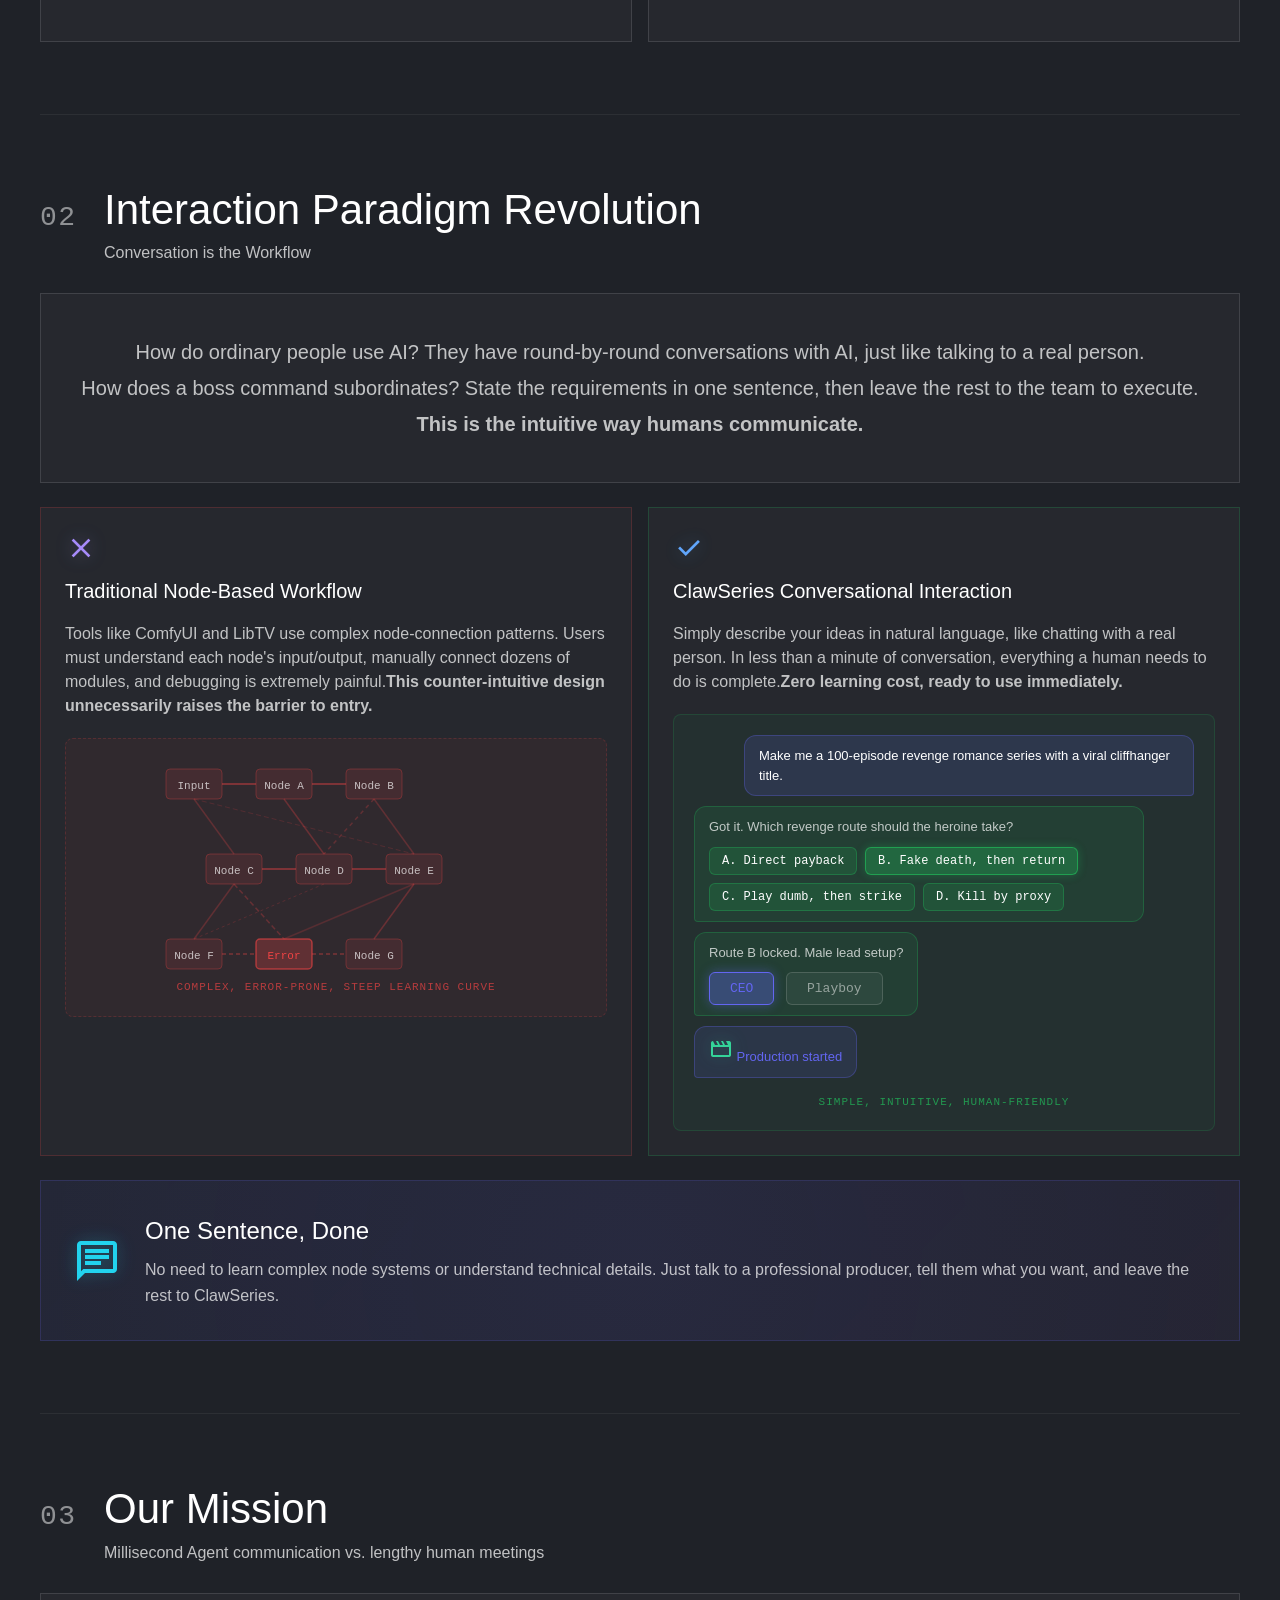
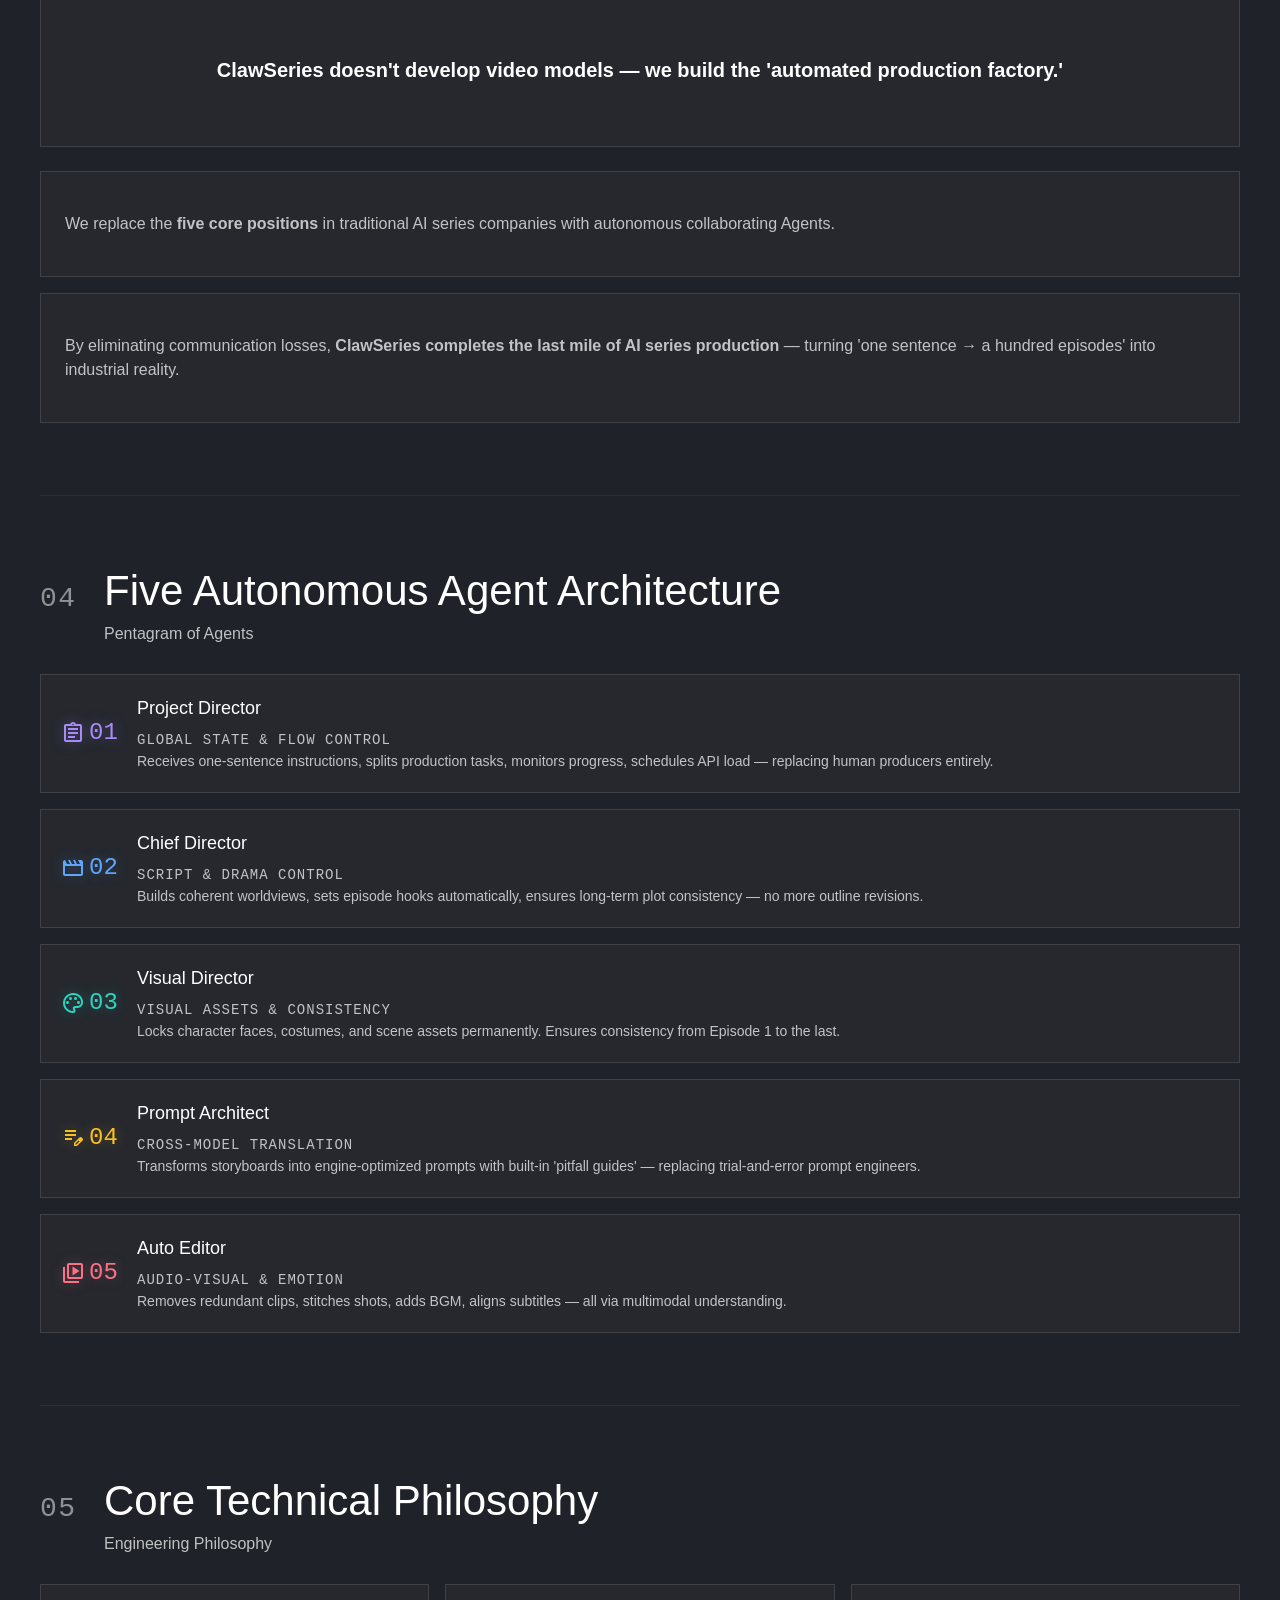
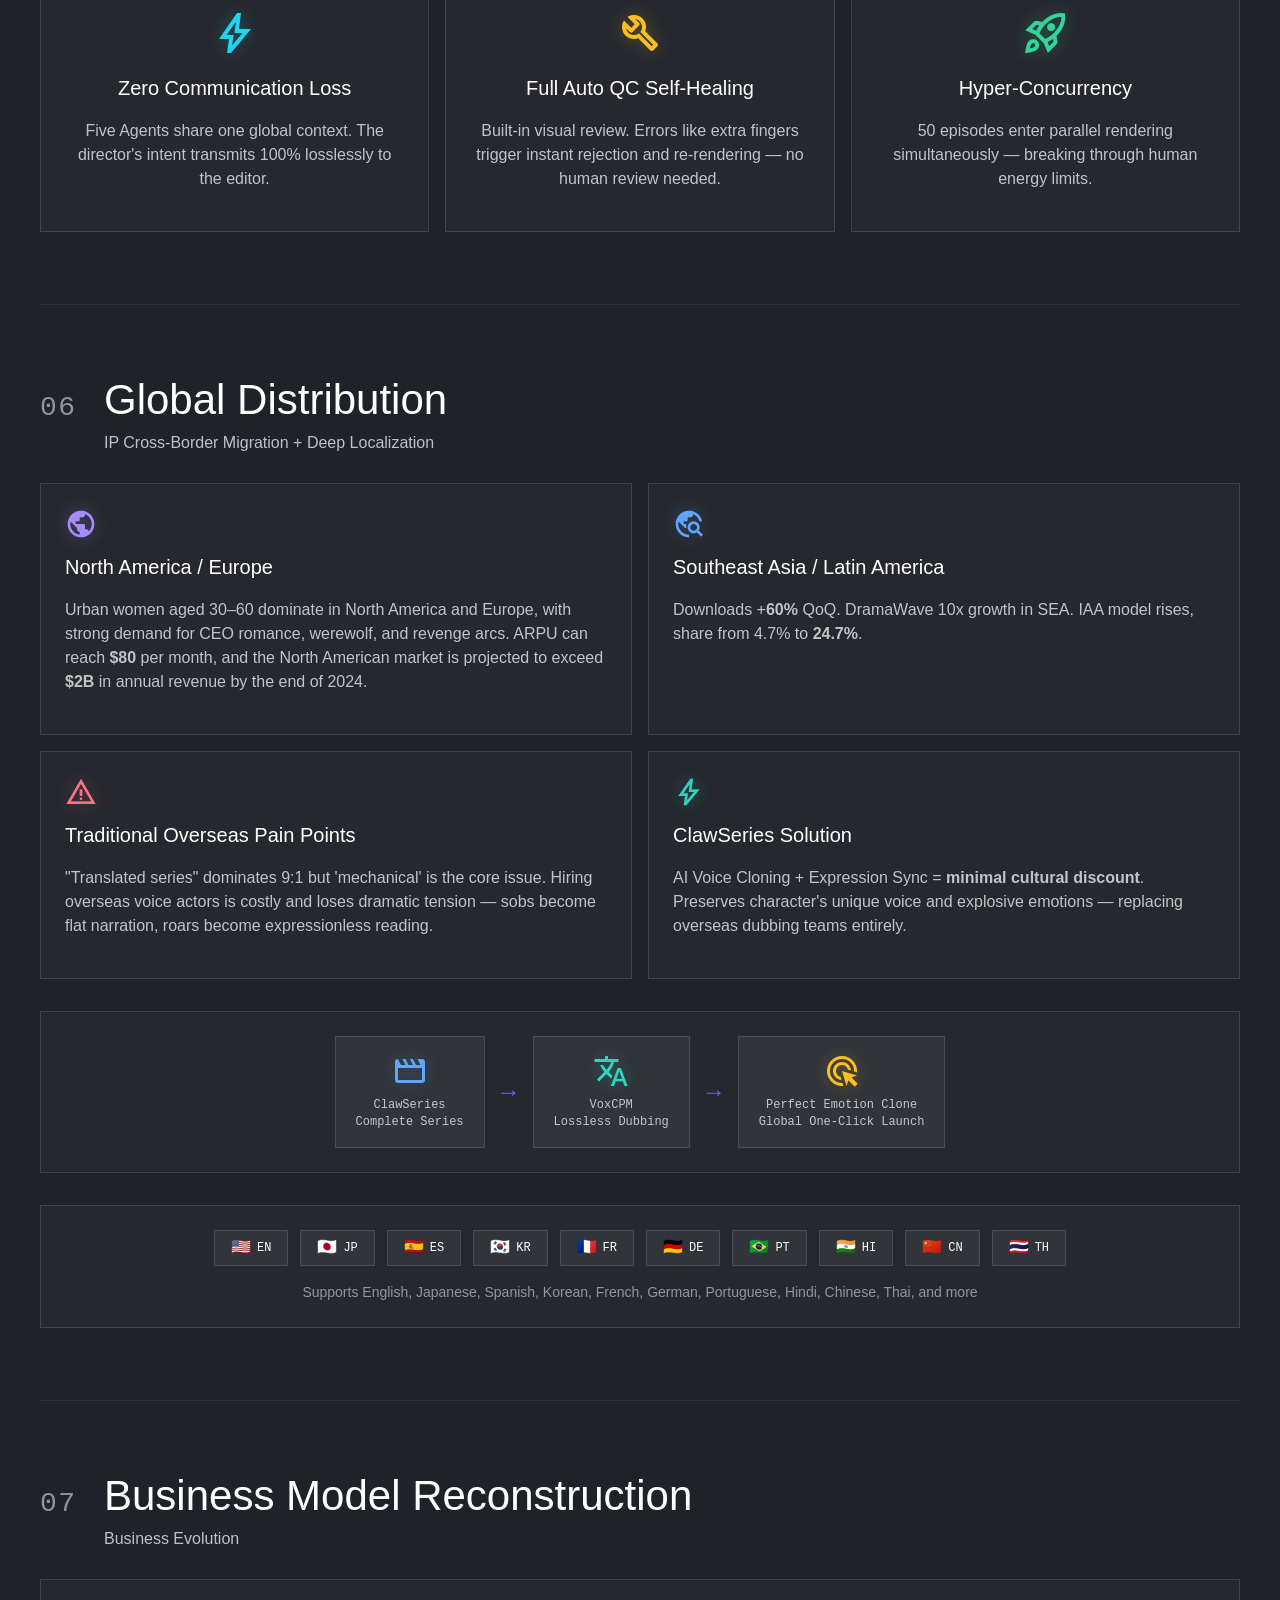
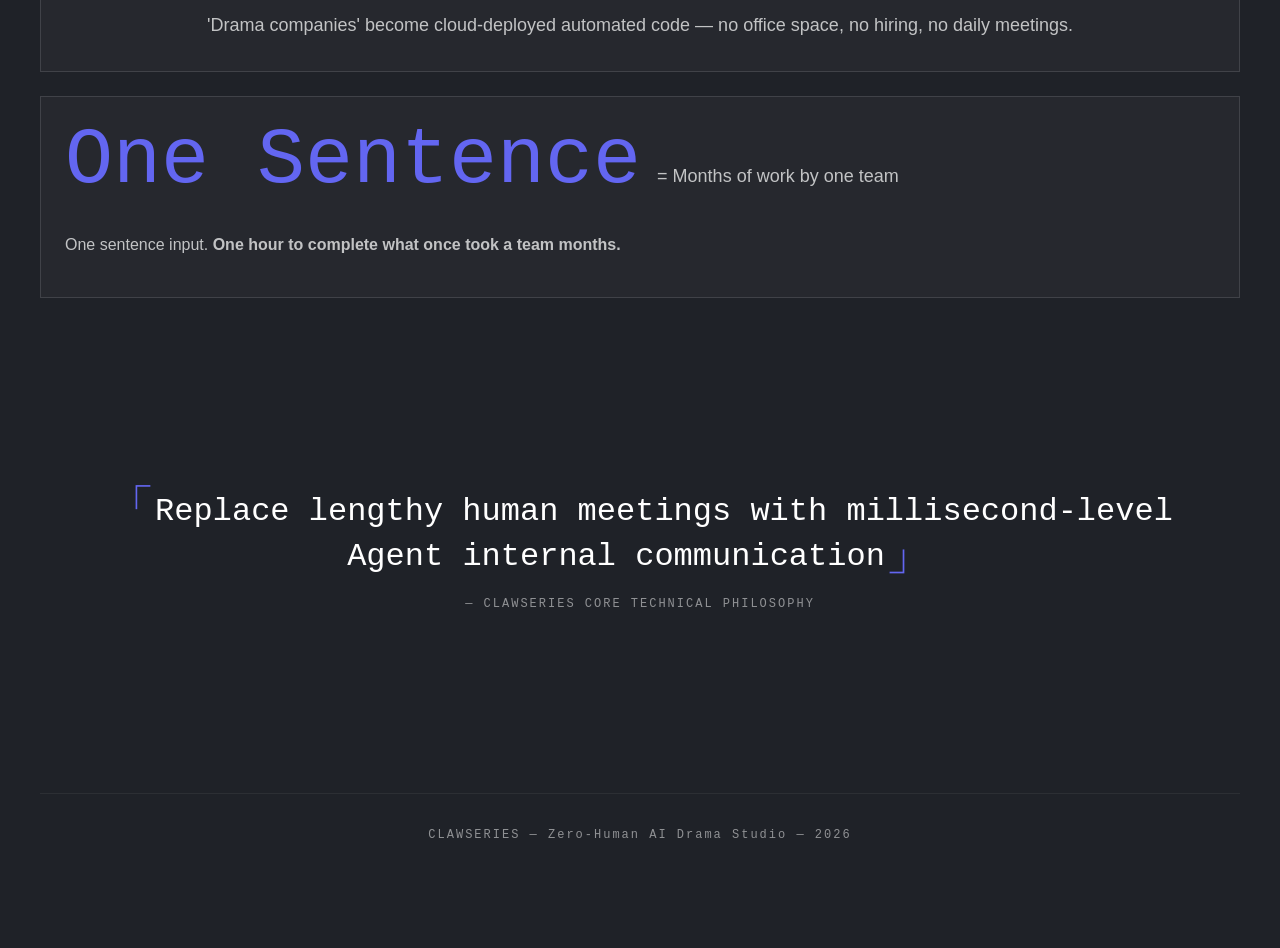
==== commit 220951f8: "Revert "feat: add GitHub repo button to docs site topbar" This reverts commit c78076491e260eab03502d" ====
--- a/docs/index.html
+++ b/docs/index.html
@@ -38,9 +38,6 @@
           <button class="lang-btn active" data-lang="zh">中文</button>
           <button class="lang-btn" data-lang="en">EN</button>
         </div>
-        <a class="github-link" href="https://github.com/blu-sharky/ClawSeries" target="_blank" rel="noopener noreferrer" aria-label="GitHub">
-          <svg viewBox="0 0 16 16" width="22" height="22" fill="currentColor"><path d="M8 0C3.58 0 0 3.58 0 8c0 3.54 2.29 6.53 5.47 7.59.4.07.55-.17.55-.38 0-.19-.01-.82-.01-1.49-2.01.37-2.53-.49-2.69-.94-.09-.23-.48-.94-.82-1.13-.28-.15-.68-.52-.01-.53.63-.01 1.08.58 1.23.82.72 1.21 1.87.87 2.33.66.07-.52.28-.87.51-1.07-1.78-.2-3.64-.89-3.64-3.95 0-.87.31-1.59.82-2.15-.08-.2-.36-1.02.08-2.12 0 0 .67-.21 2.2.82.64-.18 1.32-.27 2-.27.68 0 1.36.09 2 .27 1.53-1.04 2.2-.82 2.2-.82.44 1.1.16 1.92.08 2.12.51.56.82 1.27.82 2.15 0 3.07-1.87 3.75-3.65 3.95.29.25.54.73.54 1.48 0 1.07-.01 1.93-.01 2.2 0 .21.15.46.55.38A8.013 8.013 0 0016 8c0-4.42-3.58-8-8-8z"/></svg>
-        </a>
       </div>
     </header>
 
--- a/docs/styles.css
+++ b/docs/styles.css
@@ -265,19 +265,6 @@
   margin-left: 24px;
 }
 
-.github-link {
-  display: flex;
-  align-items: center;
-  justify-content: center;
-  margin-left: 12px;
-  color: var(--text-secondary);
-  transition: color 0.3s ease;
-}
-
-.github-link:hover {
-  color: var(--fg);
-}
-
 .lang-btn {
   padding: 6px 12px;
   border: 1px solid var(--border);
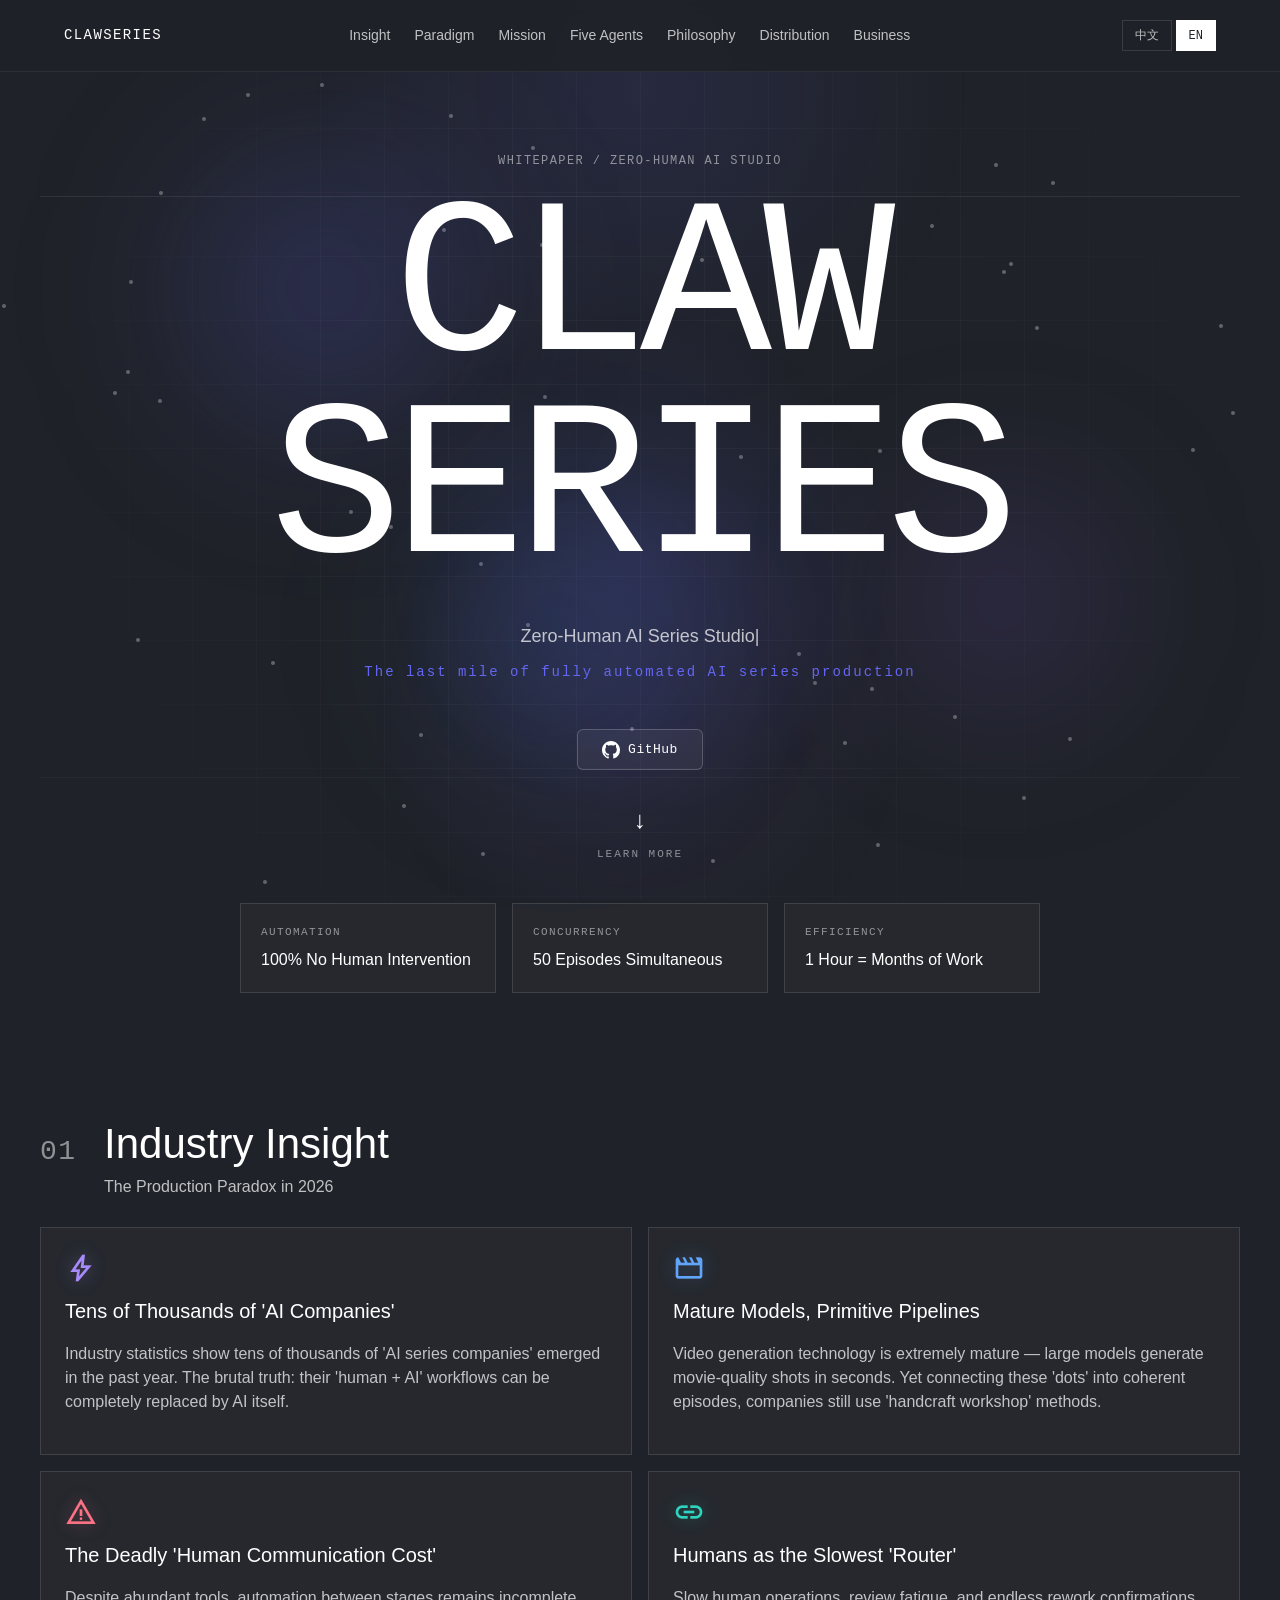
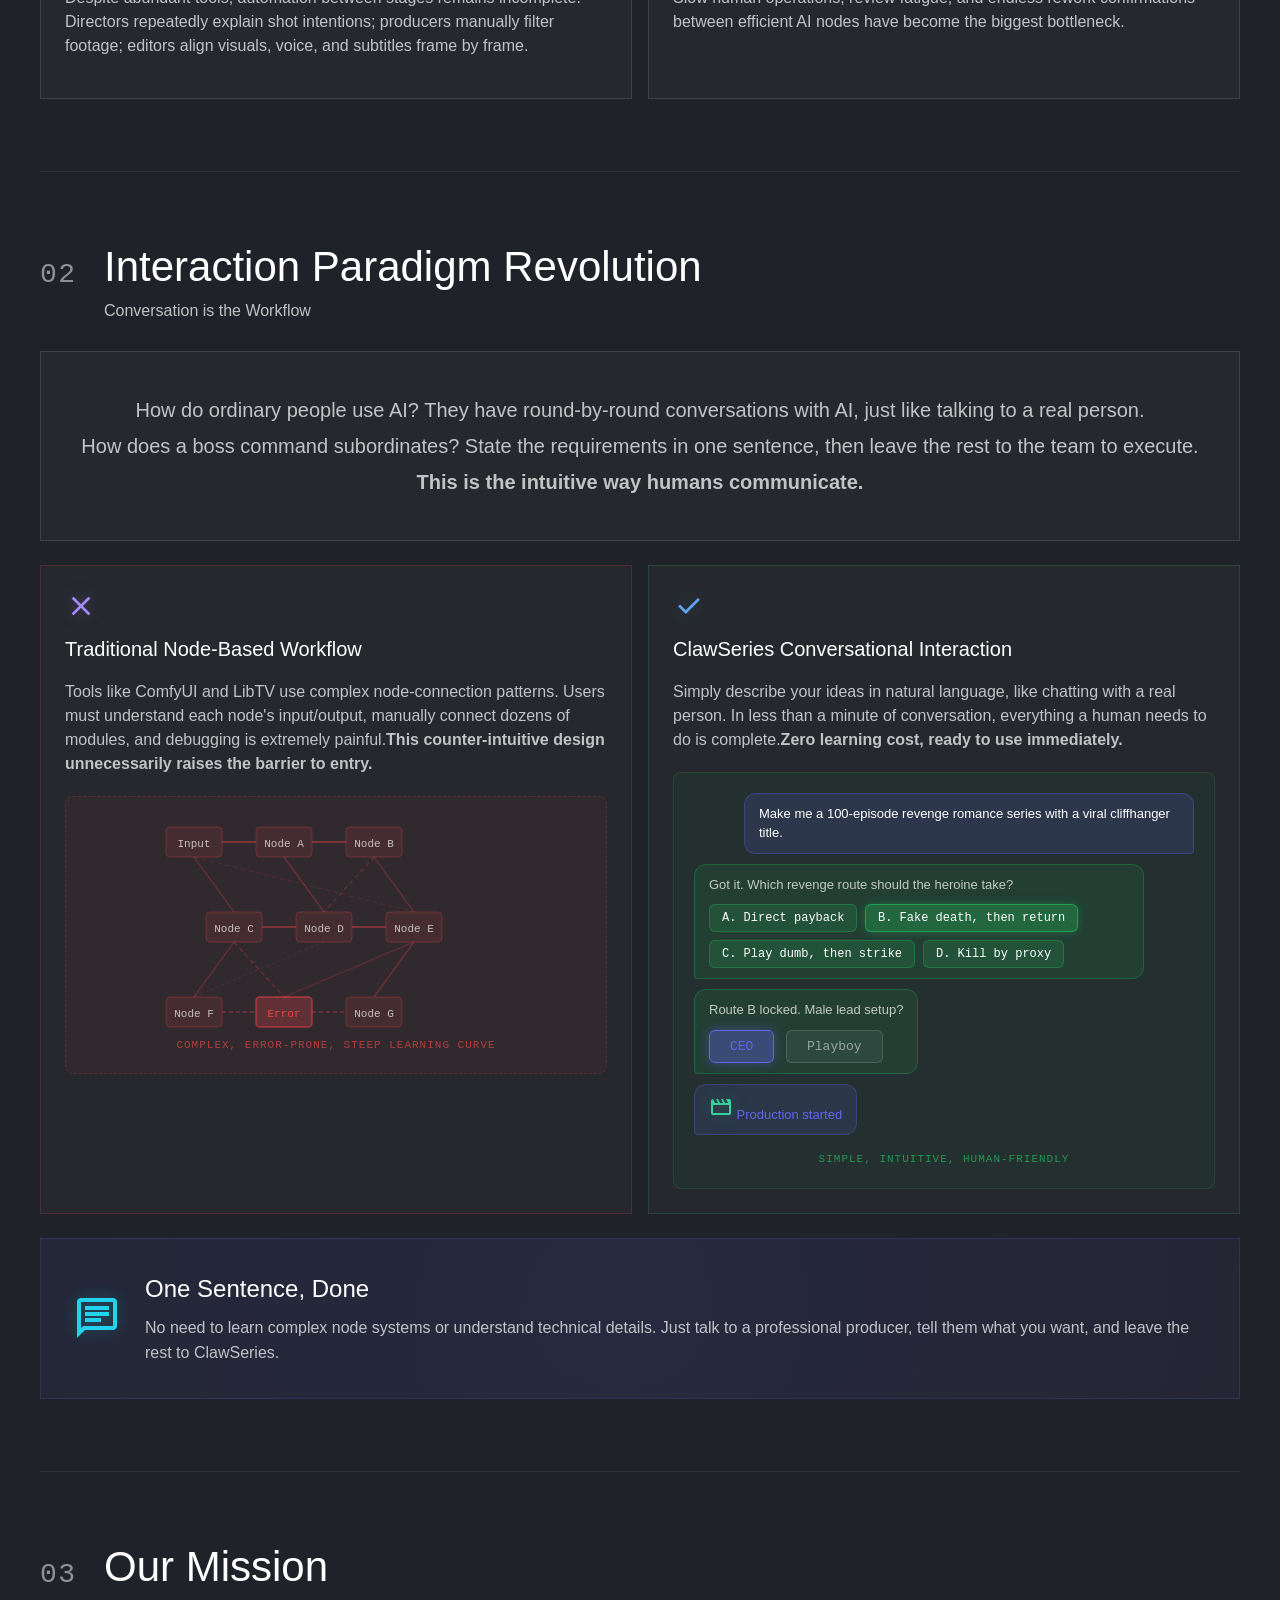
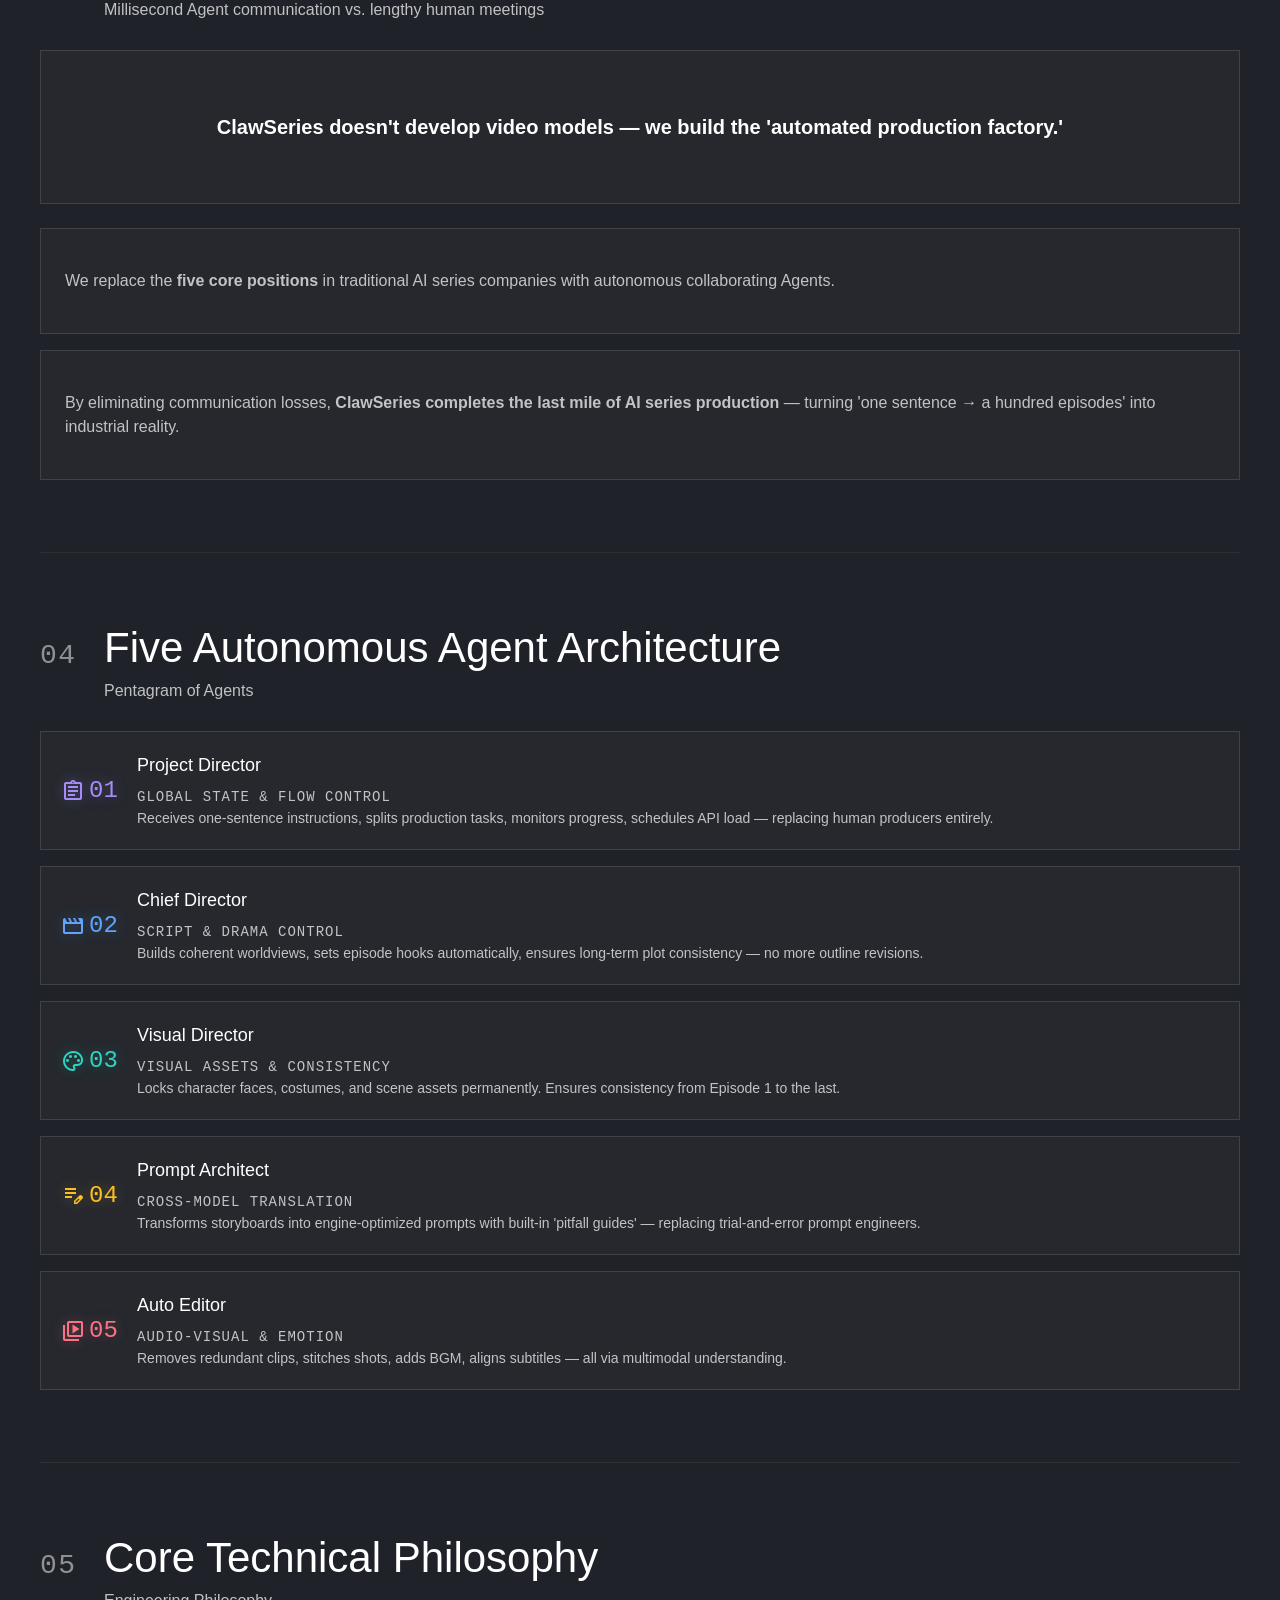
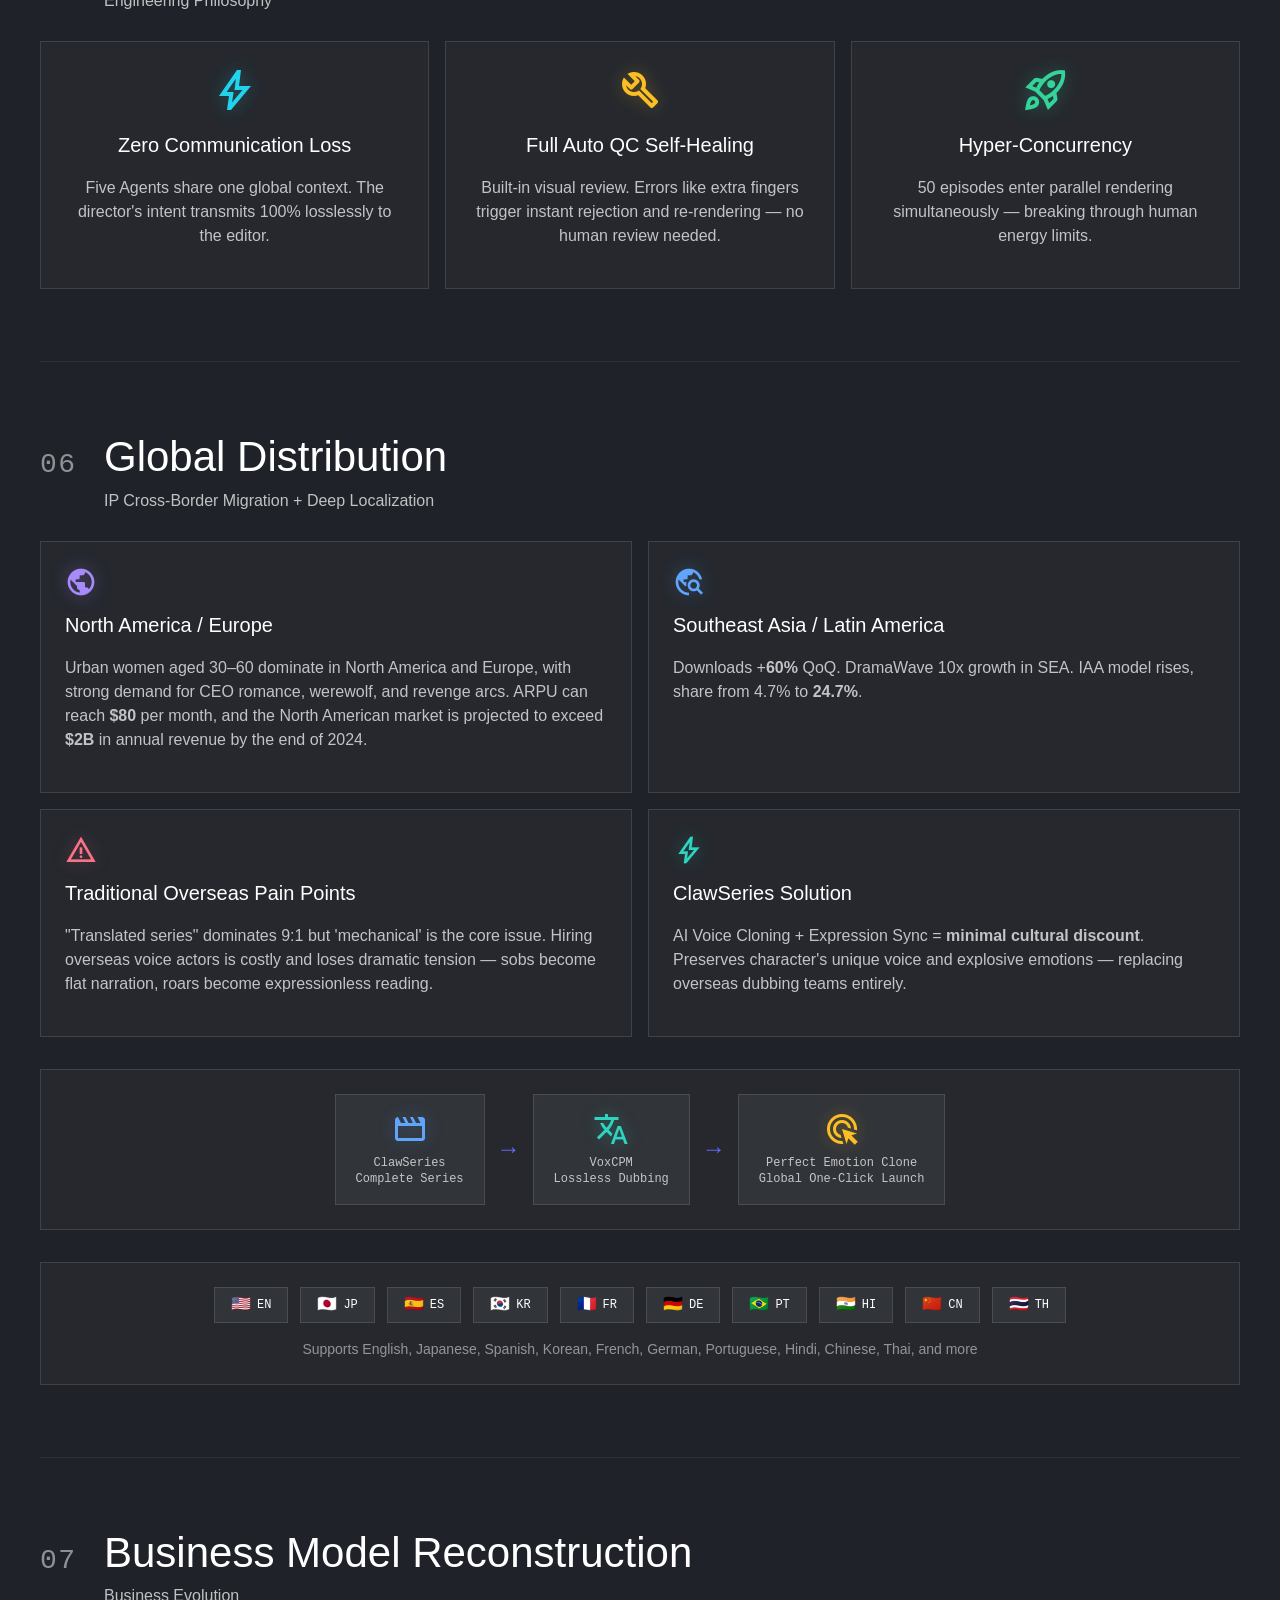
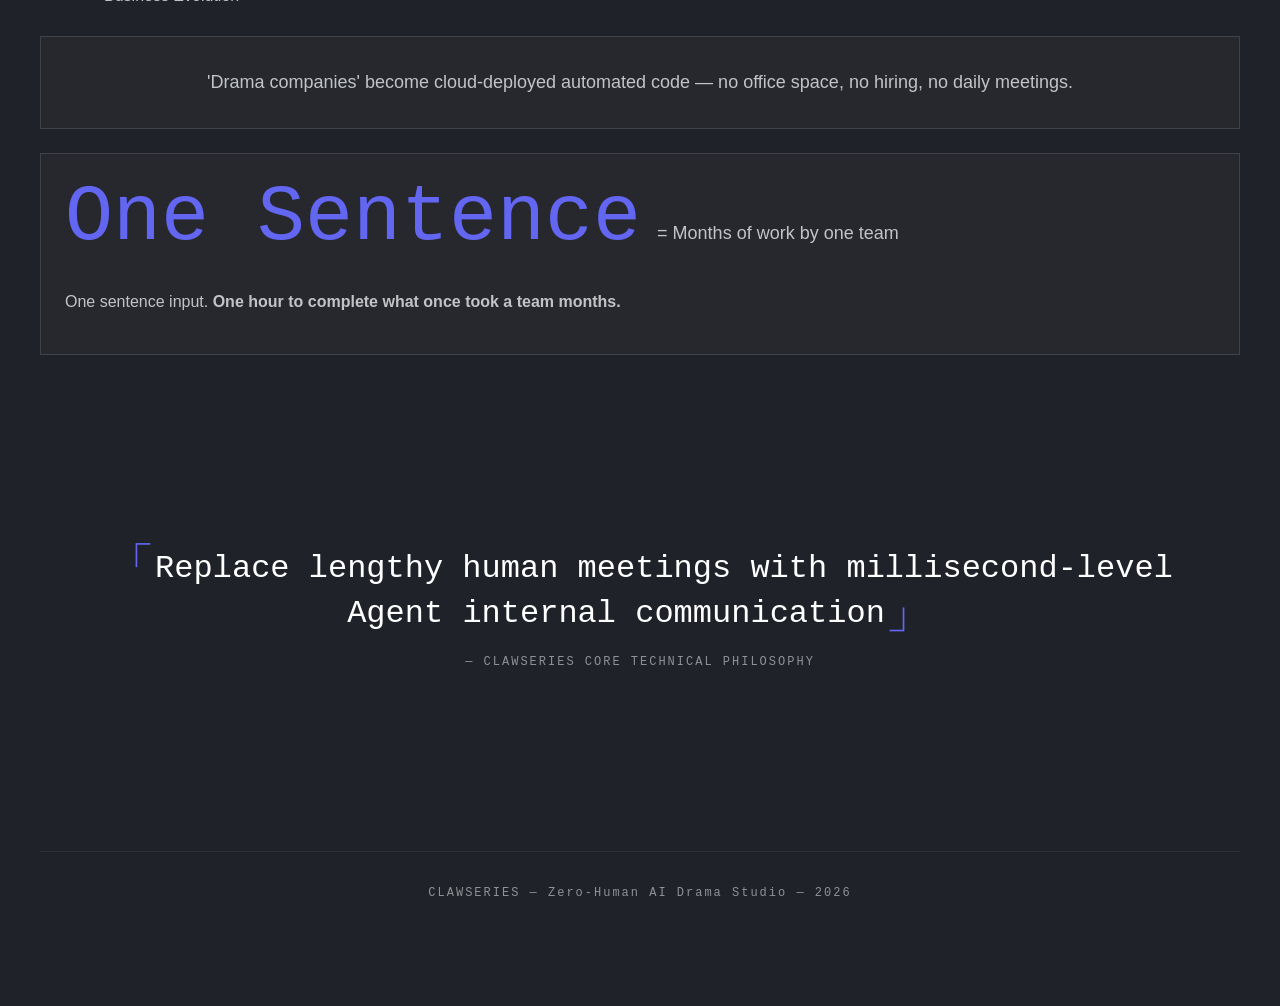
==== commit 3b002d27: "feat: add GitHub repo button to hero section above "Learn More"" ====
--- a/docs/index.html
+++ b/docs/index.html
@@ -60,6 +60,10 @@
             彻底打通 AI 短剧自动化生产的最后一公里
           </p>
           <div class="hero-ctas animate-fade-in delay-3">
+            <a class="github-btn" href="https://github.com/blu-sharky/ClawSeries" target="_blank" rel="noopener noreferrer">
+              <svg viewBox="0 0 16 16" width="18" height="18" fill="currentColor"><path d="M8 0C3.58 0 0 3.58 0 8c0 3.54 2.29 6.53 5.47 7.59.4.07.55-.17.55-.38 0-.19-.01-.82-.01-1.49-2.01.37-2.53-.49-2.69-.94-.09-.23-.48-.94-.82-1.13-.28-.15-.68-.52-.01-.53.63-.01 1.08.58 1.23.82.72 1.21 1.87.87 2.33.66.07-.52.28-.87.51-1.07-1.78-.2-3.64-.89-3.64-3.95 0-.87.31-1.59.82-2.15-.08-.2-.36-1.02.08-2.12 0 0 .67-.21 2.2.82.64-.18 1.32-.27 2-.27.68 0 1.36.09 2 .27 1.53-1.04 2.2-.82 2.2-.82.44 1.1.16 1.92.08 2.12.51.56.82 1.27.82 2.15 0 3.07-1.87 3.75-3.65 3.95.29.25.54.73.54 1.48 0 1.07-.01 1.93-.01 2.2 0 .21.15.46.55.38A8.013 8.013 0 0016 8c0-4.42-3.58-8-8-8z"/></svg>
+              GitHub
+            </a>
             <div class="hero-scroll-hint" onclick="document.getElementById('insight').scrollIntoView({behavior: 'smooth'})">
               <span class="scroll-arrow">↓</span>
               <span class="scroll-text" data-i18n="hero.cta2">详细了解</span>
--- a/docs/styles.css
+++ b/docs/styles.css
@@ -1854,6 +1854,28 @@
   margin-top: 32px;
 }
 
+.github-btn {
+  display: inline-flex;
+  align-items: center;
+  gap: 8px;
+  padding: 10px 24px;
+  border: 1px solid rgba(255, 255, 255, 0.2);
+  border-radius: 6px;
+  background: rgba(255, 255, 255, 0.05);
+  color: var(--fg);
+  text-decoration: none;
+  font-family: var(--mono);
+  font-size: 13px;
+  letter-spacing: 0.5px;
+  transition: all 0.3s ease;
+}
+
+.github-btn:hover {
+  border-color: rgba(255, 255, 255, 0.4);
+  background: rgba(255, 255, 255, 0.1);
+  transform: translateY(-1px);
+}
+
 .hero-ctas .button {
   min-width: 200px;
 }
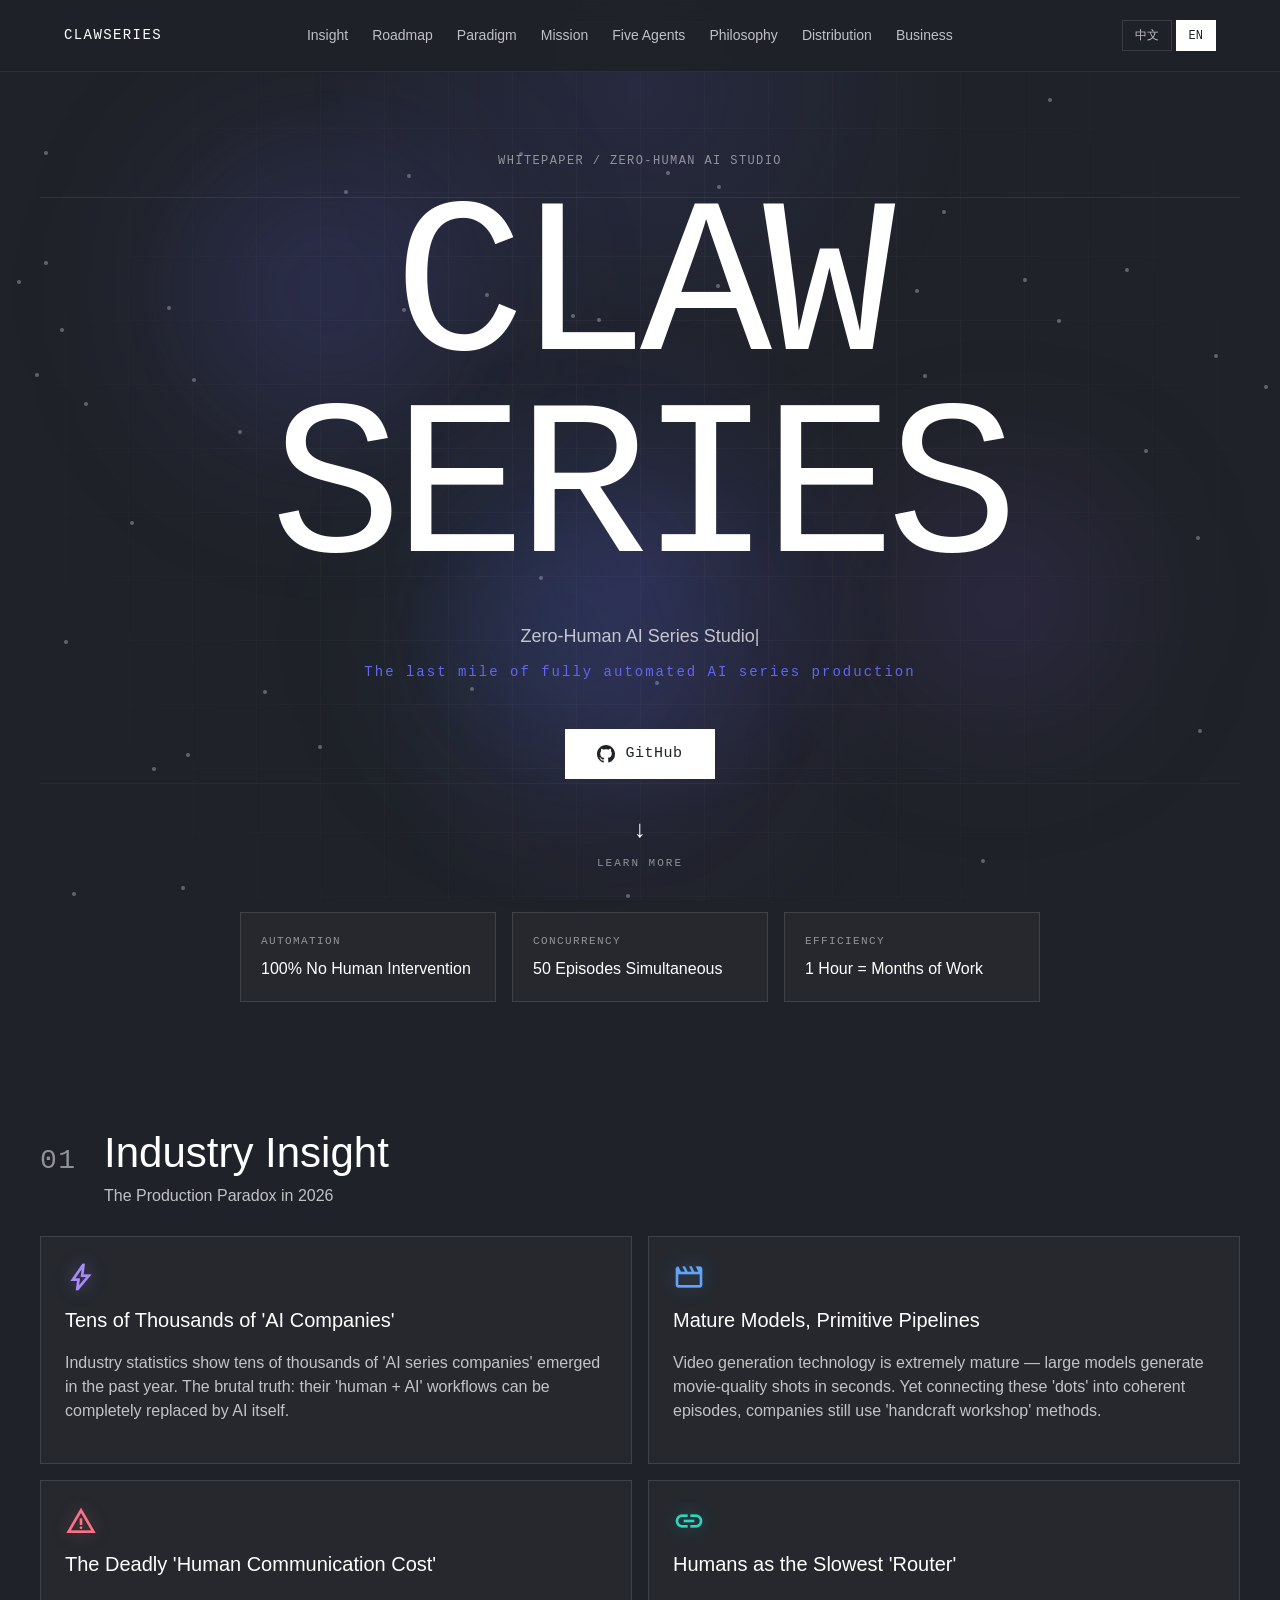
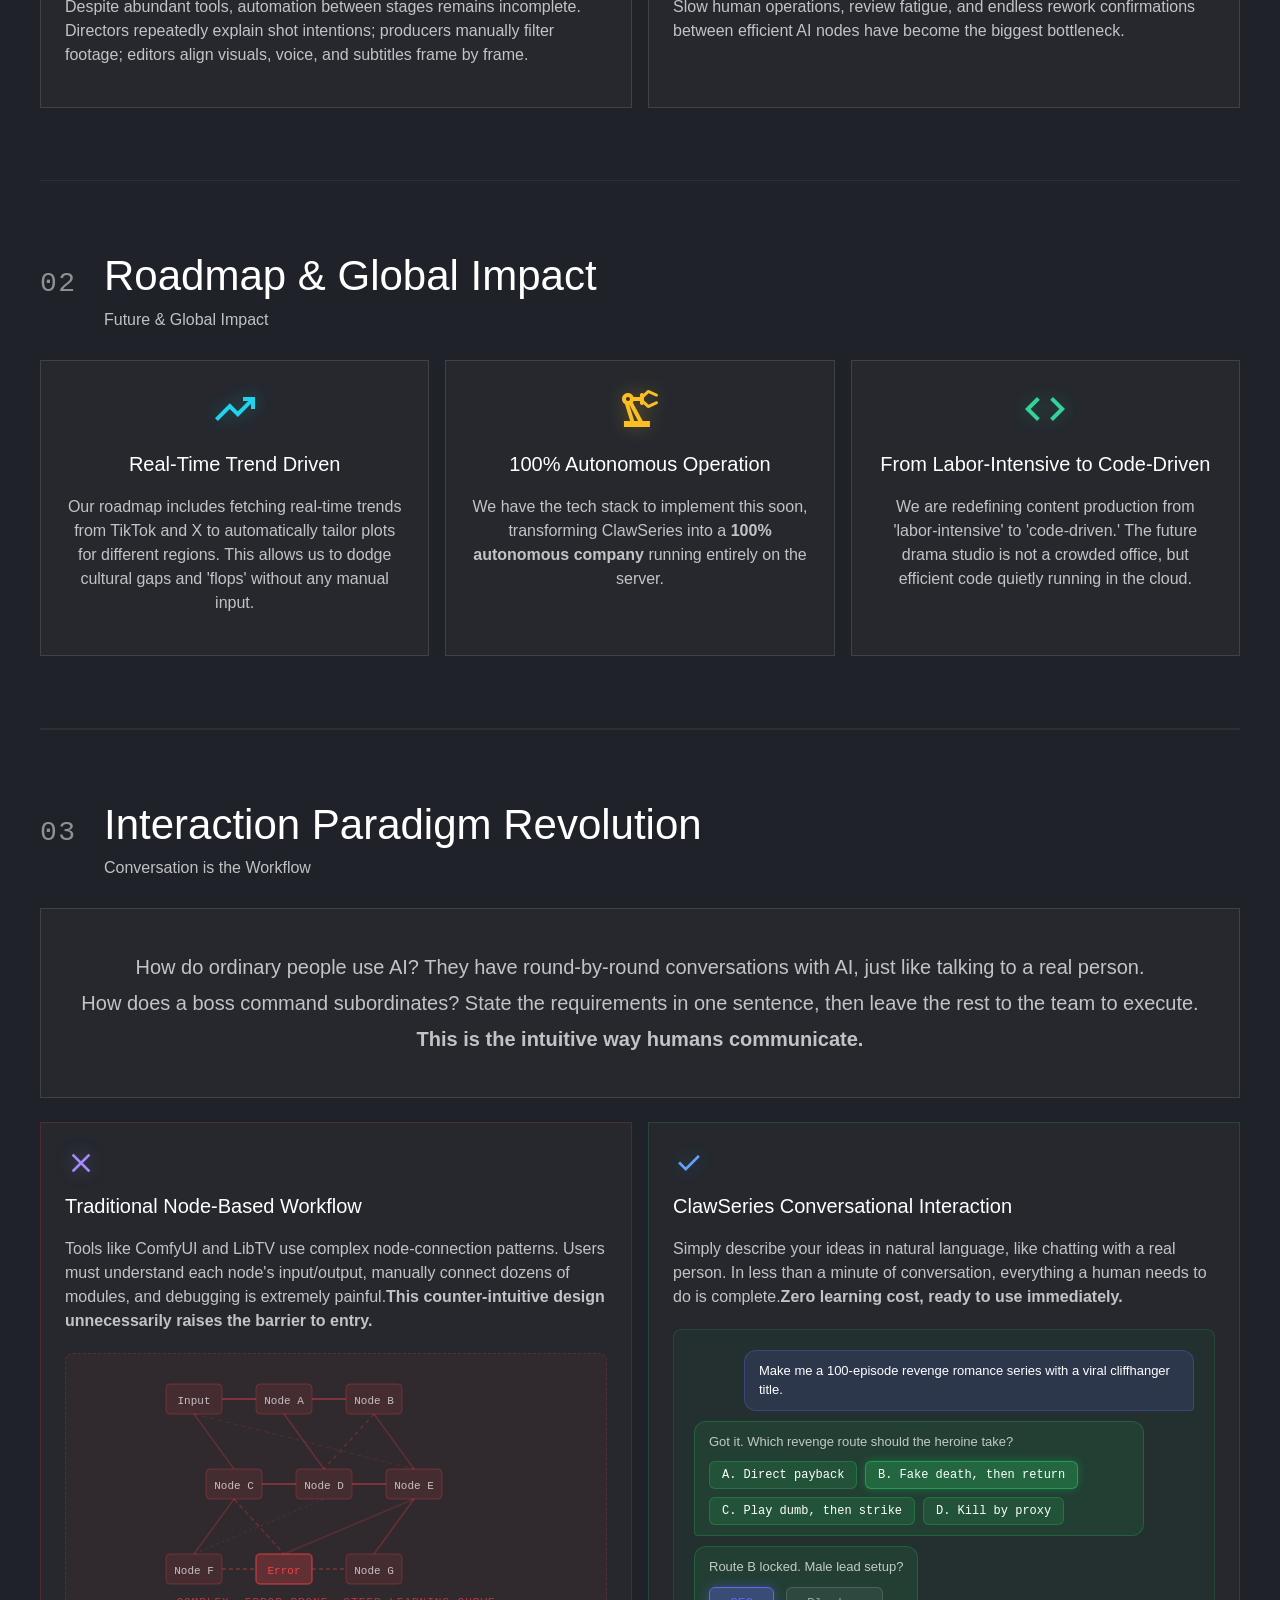
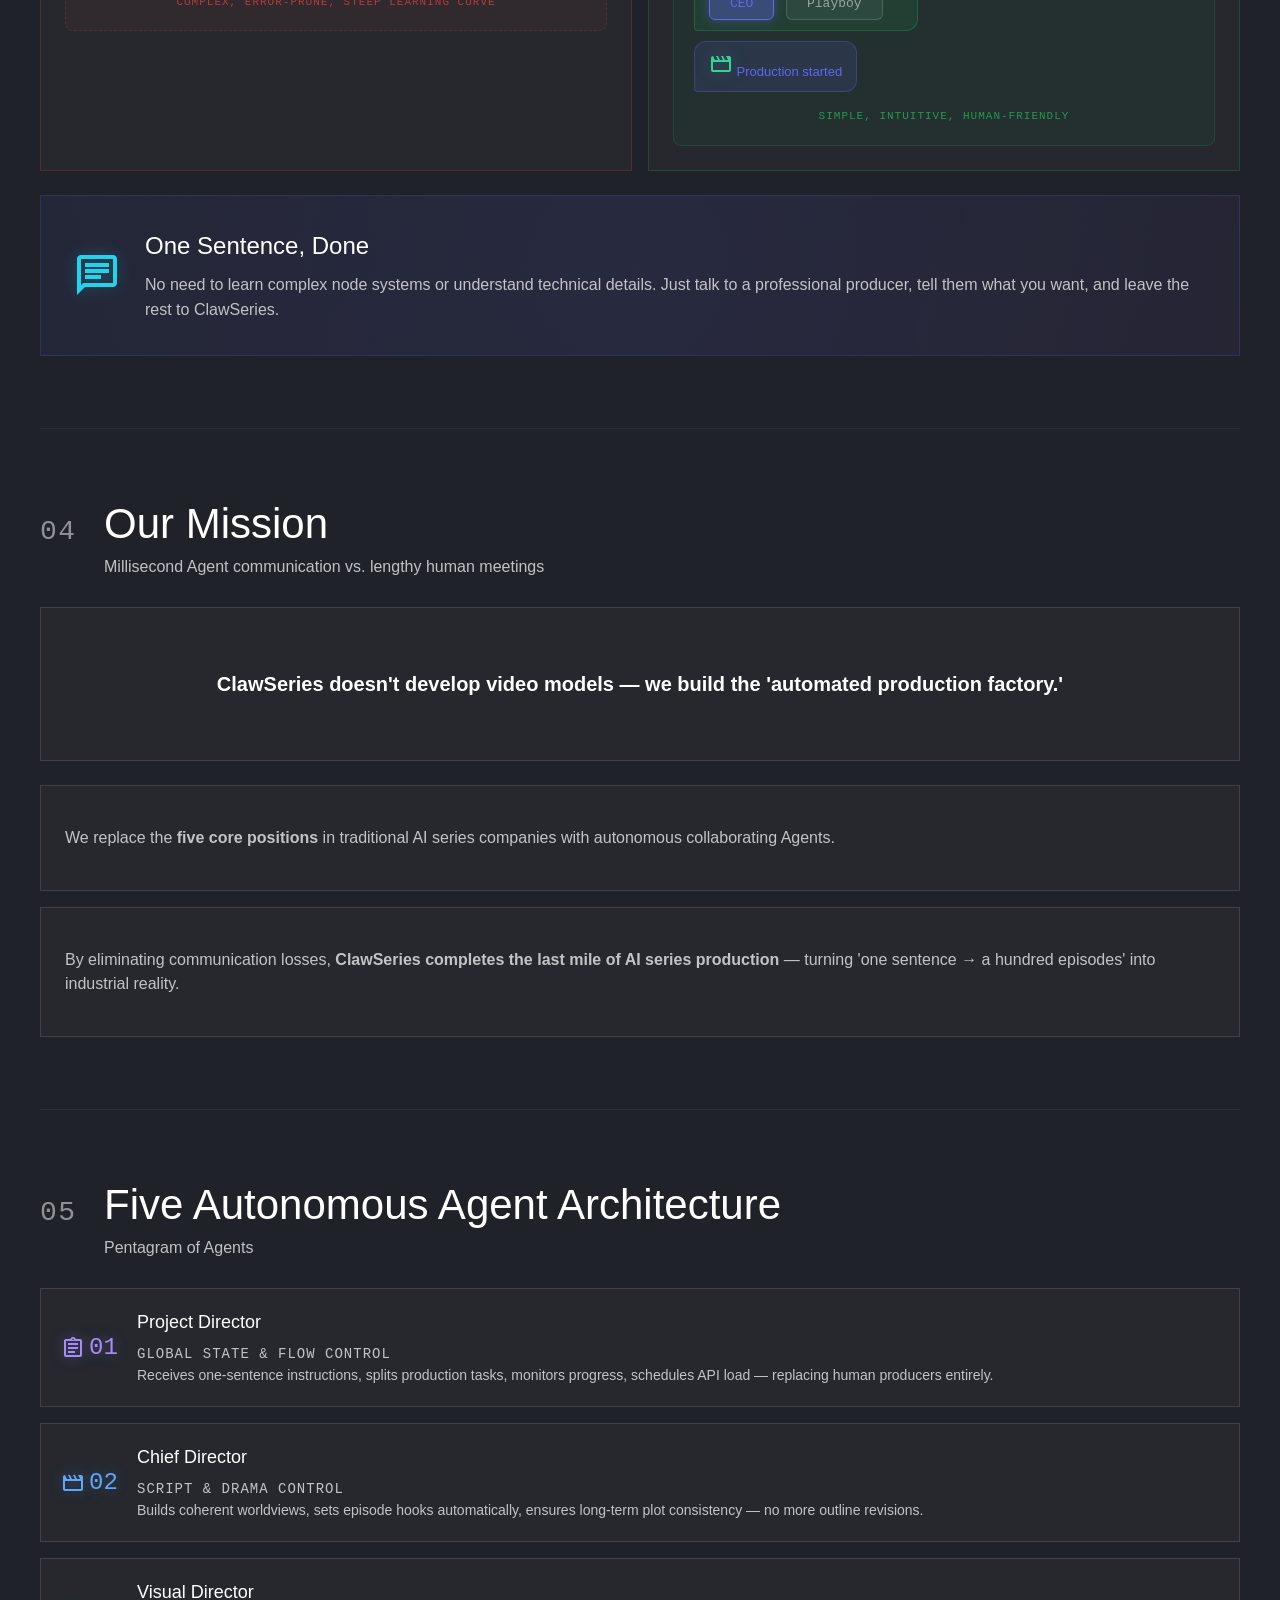
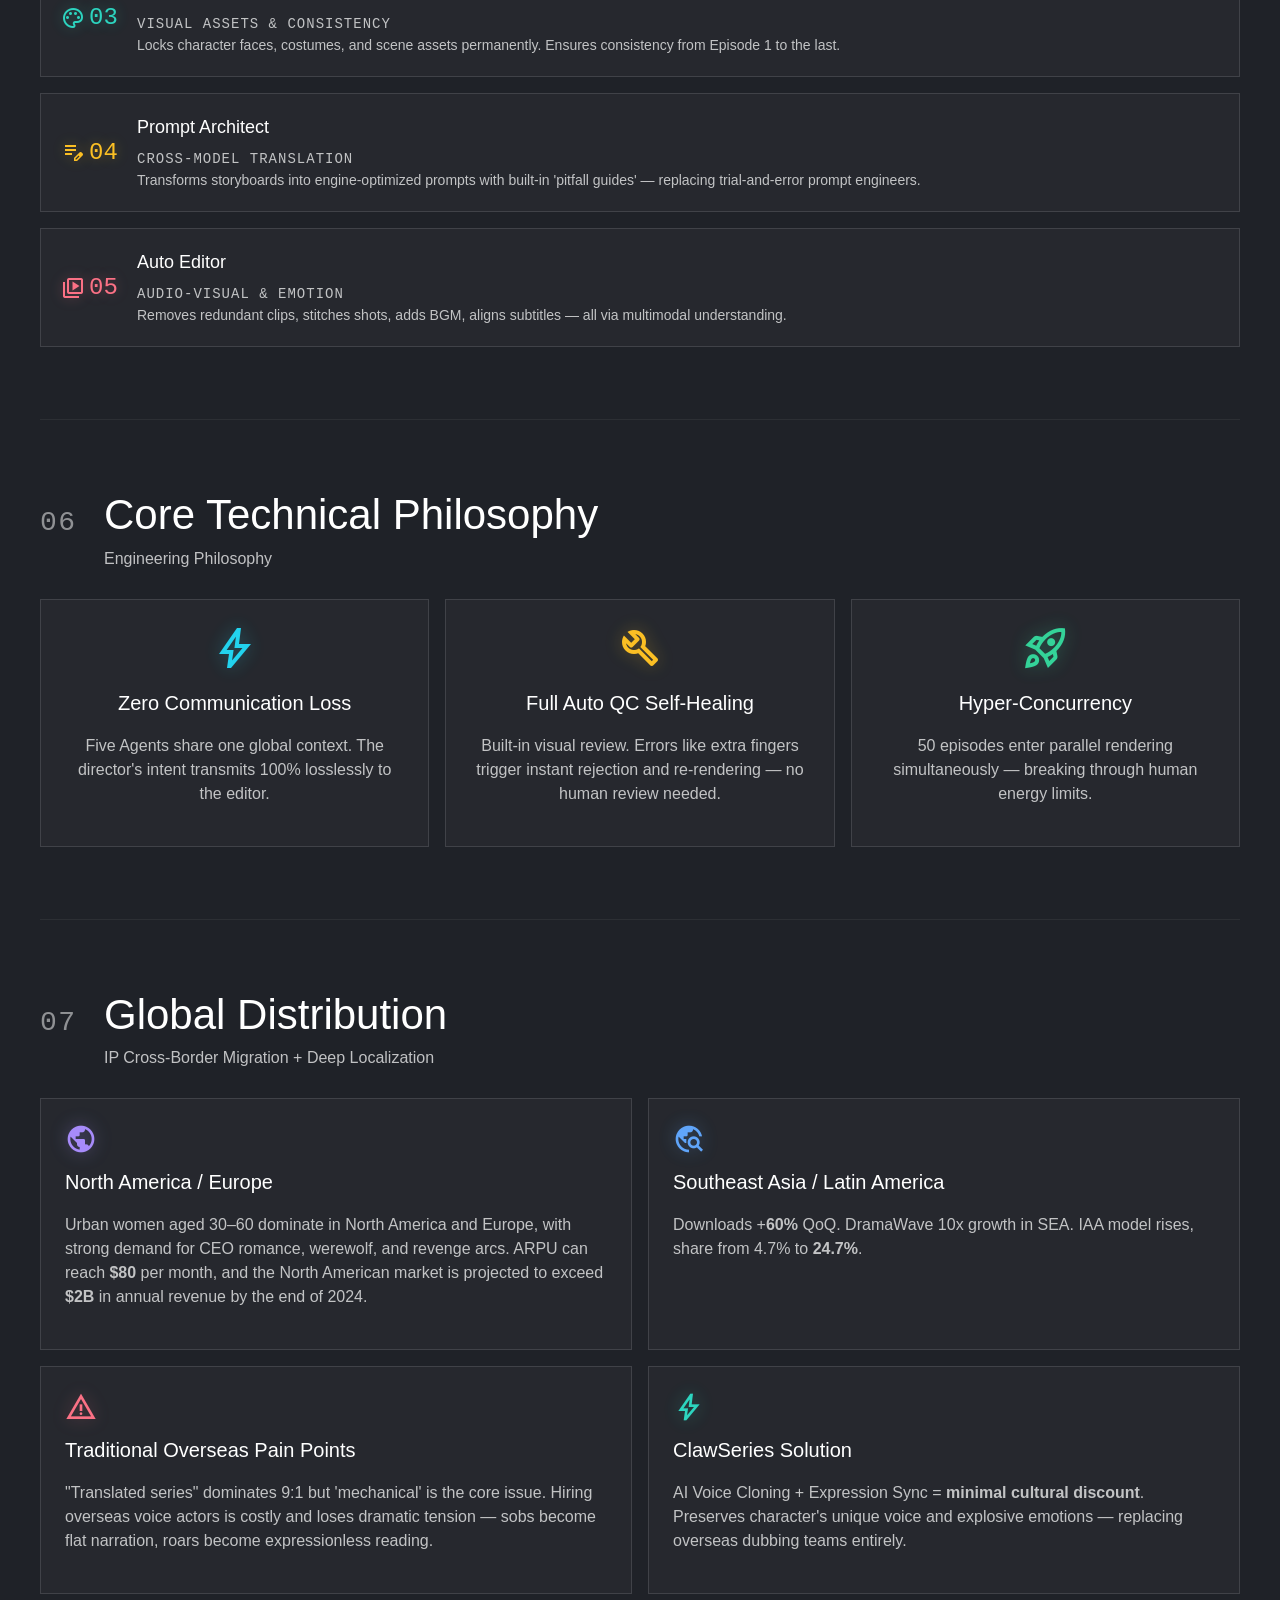
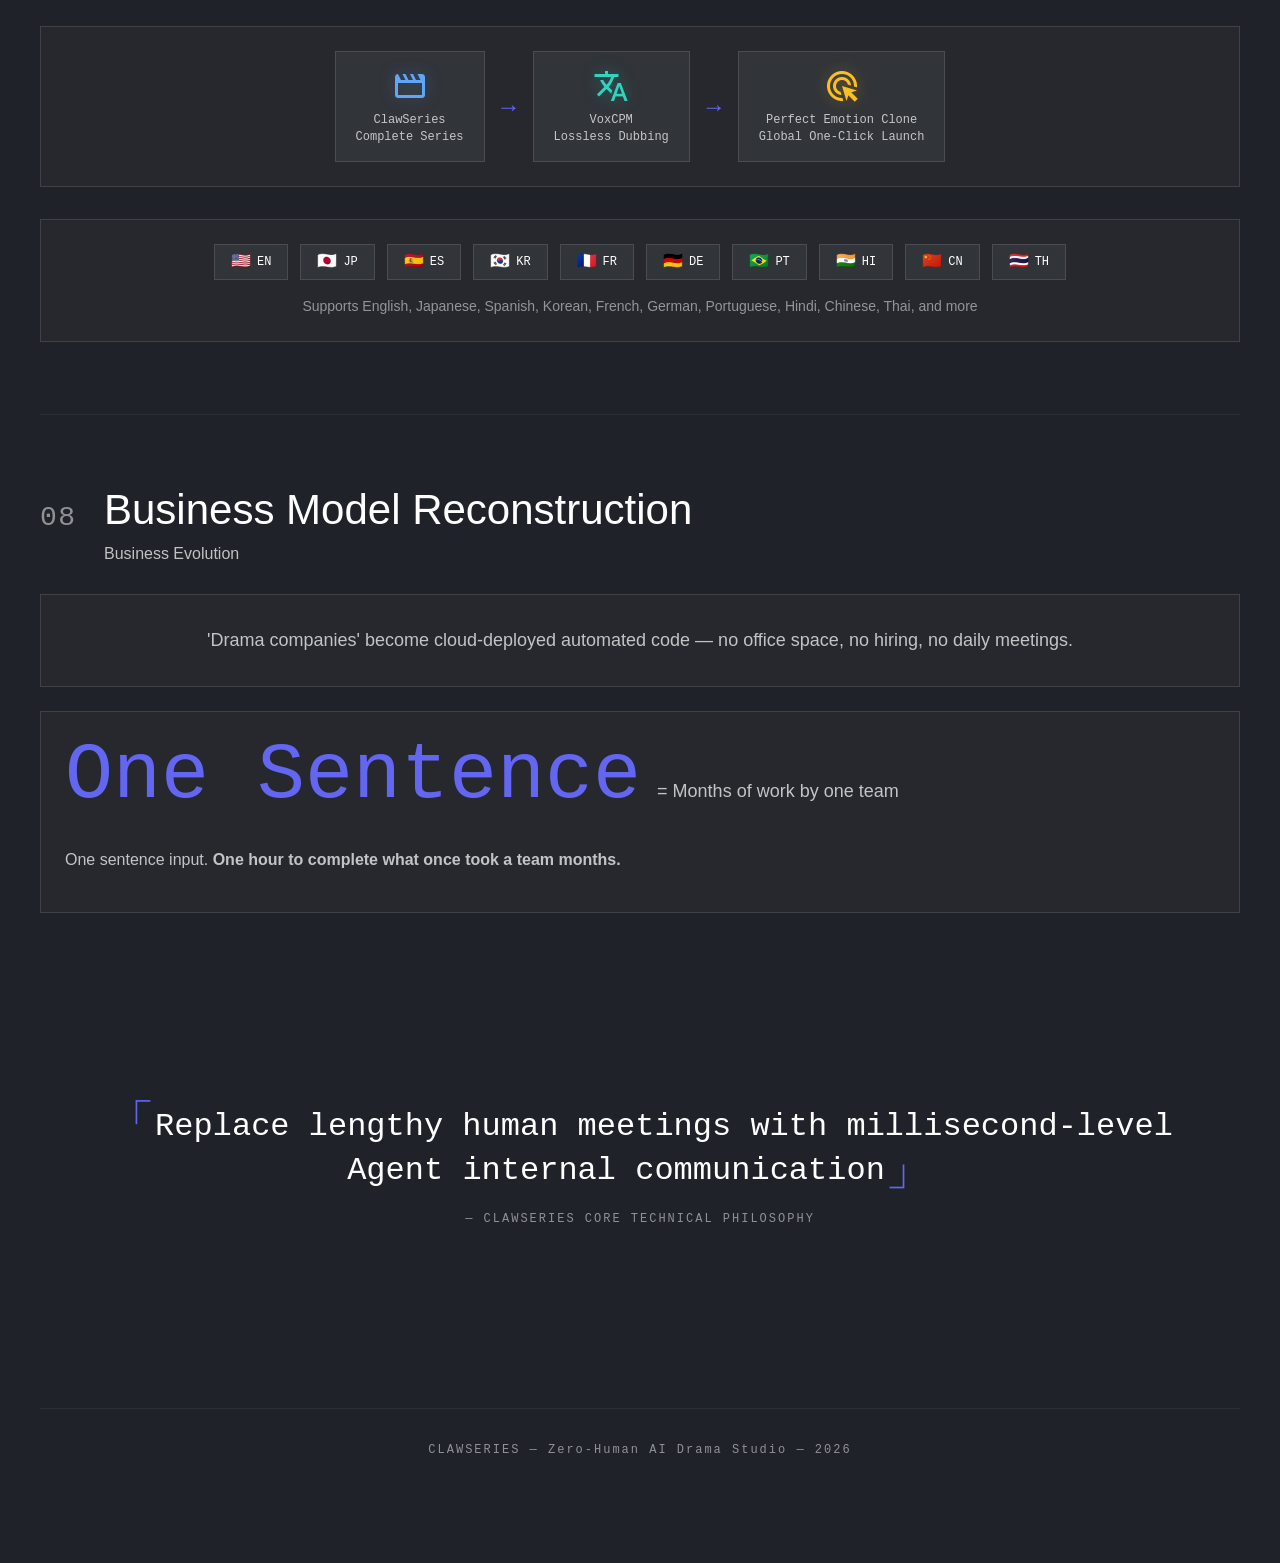
==== commit 1758b57d: "feat: add roadmap section to docs site and QR code to PPT closing slide Docs site: - Add "Roadmap & " ====
--- a/docs/index.html
+++ b/docs/index.html
@@ -27,6 +27,7 @@
         </button>
         <nav class="topnav">
           <a href="#insight" data-i18n="nav.insight">洞察</a>
+          <a href="#roadmap" data-i18n="nav.roadmap">路线图</a>
           <a href="#paradigm" data-i18n="nav.paradigm">交互范式</a>
           <a href="#mission" data-i18n="nav.mission">使命</a>
           <a href="#agents" data-i18n="nav.agents">五大Agent</a>
@@ -118,10 +119,41 @@
           </div>
         </section>
 
+        <!-- Section: Future & Global Impact -->
+        <section id="roadmap" class="section section-contrast">
+          <div class="section-head">
+            <span class="section-index">02</span>
+            <div>
+              <h2 class="animate-on-scroll" data-i18n="roadmap.title">路线图与全球影响</h2>
+              <p class="animate-on-scroll" data-i18n="roadmap.subtitle">Future & Global Impact</p>
+            </div>
+          </div>
+          <div class="content-grid three-col">
+            <article class="content-card philosophy-card animate-on-scroll hover-lift">
+              <div class="philosophy-icon material-symbols-outlined">trending_up</div>
+              <h3 data-i18n="roadmap.card1.title">实时趋势驱动</h3>
+              <p data-i18n="roadmap.card1.text">我们的路线图包括从 TikTok 和 X 平台获取实时趋势数据，自动为不同地区量身定制剧情。这将使 ClawSeries 能够在无需任何人工干预的情况下，自动规避文化差异与「水土不服」。</p>
+              <div class="philosophy-glow"></div>
+            </article>
+            <article class="content-card philosophy-card animate-on-scroll hover-lift">
+              <div class="philosophy-icon material-symbols-outlined">precision_manufacturing</div>
+              <h3 data-i18n="roadmap.card2.title">100% 自主运行</h3>
+              <p data-i18n="roadmap.card2.text">我们已具备实现这一目标的技术栈，即将把 ClawSeries 打造为一个完全运行在服务器上的<strong>100% 自主公司</strong>。从创意生成到全球分发，全程零人类介入。</p>
+              <div class="philosophy-glow"></div>
+            </article>
+            <article class="content-card philosophy-card animate-on-scroll hover-lift">
+              <div class="philosophy-icon material-symbols-outlined">code</div>
+              <h3 data-i18n="roadmap.card3.title">从劳动密集到代码驱动</h3>
+              <p data-i18n="roadmap.card3.text">ClawSeries 正在重新定义内容生产——从「劳动密集」到「代码驱动」。未来的短剧公司不再是人头攒动的办公室，而是一行行安静运行在云端的高效代码。</p>
+              <div class="philosophy-glow"></div>
+            </article>
+          </div>
+        </section>
+
         <!-- Section: Interaction Paradigm -->
         <section id="paradigm" class="section section-contrast">
           <div class="section-head">
-            <span class="section-index">02</span>
+            <span class="section-index">03</span>
             <div>
               <h2 class="animate-on-scroll" data-i18n="paradigm.title">交互范式革命</h2>
               <p class="animate-on-scroll" data-i18n="paradigm.subtitle">对话即工作流</p>
@@ -247,10 +279,10 @@
           </div>
         </section>
 
-        <!-- Section 2: Mission -->
+        <!-- Section 3: Mission -->
         <section id="mission" class="section">
           <div class="section-head">
-            <span class="section-index">03</span>
+            <span class="section-index">04</span>
             <div>
               <h2 class="animate-on-scroll" data-i18n="mission.title">我们的使命</h2>
               <p class="animate-on-scroll" data-i18n="mission.subtitle">用毫秒级的 Agent 内部通信，取代漫长的人类沟通会议</p>
@@ -272,10 +304,10 @@
           </div>
         </section>
 
-        <!-- Section 3: Five Agents Pyramid -->
+        <!-- Section 4: Five Agents Pyramid -->
         <section id="agents" class="section section-contrast">
           <div class="section-head">
-            <span class="section-index">04</span>
+            <span class="section-index">05</span>
             <div>
               <h2 class="animate-on-scroll" data-i18n="agents.title">五大自主智能体架构</h2>
               <p class="animate-on-scroll" data-i18n="agents.subtitle">Pentagram of Agents</p>
@@ -326,10 +358,10 @@
             </div>
         </section>
 
-        <!-- Section 4: Engineering Philosophy -->
+        <!-- Section 5: Engineering Philosophy -->
         <section id="philosophy" class="section">
           <div class="section-head">
-            <span class="section-index">05</span>
+            <span class="section-index">06</span>
             <div>
               <h2 class="animate-on-scroll" data-i18n="philosophy.title">核心技术哲学</h2>
               <p class="animate-on-scroll" data-i18n="philosophy.subtitle">Engineering Philosophy</p>
@@ -357,10 +389,10 @@
           </div>
         </section>
 
-        <!-- Section 5: Global Distribution -->
+        <!-- Section 6: Global Distribution -->
         <section id="global" class="section section-contrast">
           <div class="section-head">
-            <span class="section-index">06</span>
+            <span class="section-index">07</span>
             <div>
               <h2 data-i18n="global.title">全球分发</h2>
               <p data-i18n="global.subtitle">IP跨国迁移 + 深度本地化</p>
@@ -428,10 +460,10 @@
           </div>
         </section>
 
-        <!-- Section 6: Business Evolution -->
+        <!-- Section 7: Business Evolution -->
         <section id="business" class="section">
           <div class="section-head">
-            <span class="section-index">07</span>
+            <span class="section-index">08</span>
             <div>
               <h2 class="animate-on-scroll" data-i18n="business.title">商业形态重构</h2>
               <p class="animate-on-scroll" data-i18n="business.subtitle">Business Evolution</p>
@@ -471,7 +503,16 @@
       const translations = {
         zh: {
           "nav.insight": "洞察",
+          "nav.roadmap": "路线图",
           "nav.paradigm": "交互范式",
+          "roadmap.title": "路线图与全球影响",
+          "roadmap.subtitle": "Future & Global Impact",
+          "roadmap.card1.title": "实时趋势驱动",
+          "roadmap.card1.text": "我们的路线图包括从 TikTok 和 X 平台获取实时趋势数据，自动为不同地区量身定制剧情。这将使 ClawSeries 能够在无需任何人工干预的情况下，自动规避文化差异与「水土不服」。",
+          "roadmap.card2.title": "100% 自主运行",
+          "roadmap.card2.text": "我们已具备实现这一目标的技术栈，即将把 ClawSeries 打造为一个完全运行在服务器上的<strong>100% 自主公司</strong>。从创意生成到全球分发，全程零人类介入。",
+          "roadmap.card3.title": "从劳动密集到代码驱动",
+          "roadmap.card3.text": "ClawSeries 正在重新定义内容生产——从「劳动密集」到「代码驱动」。未来的短剧公司不再是人头攒动的办公室，而是一行行安静运行在云端的高效代码。",
           "nav.mission": "使命",
           "nav.agents": "五大Agent",
           "nav.philosophy": "技术哲学",
@@ -579,7 +620,16 @@
         },
         en: {
           "nav.insight": "Insight",
+          "nav.roadmap": "Roadmap",
           "nav.paradigm": "Paradigm",
+          "roadmap.title": "Roadmap & Global Impact",
+          "roadmap.subtitle": "Future & Global Impact",
+          "roadmap.card1.title": "Real-Time Trend Driven",
+          "roadmap.card1.text": "Our roadmap includes fetching real-time trends from TikTok and X to automatically tailor plots for different regions. This allows us to dodge cultural gaps and 'flops' without any manual input.",
+          "roadmap.card2.title": "100% Autonomous Operation",
+          "roadmap.card2.text": "We have the tech stack to implement this soon, transforming ClawSeries into a <strong>100% autonomous company</strong> running entirely on the server.",
+          "roadmap.card3.title": "From Labor-Intensive to Code-Driven",
+          "roadmap.card3.text": "We are redefining content production from 'labor-intensive' to 'code-driven.' The future drama studio is not a crowded office, but efficient code quietly running in the cloud.",
           "nav.mission": "Mission",
           "nav.agents": "Five Agents",
           "nav.philosophy": "Philosophy",
--- a/docs/styles.css
+++ b/docs/styles.css
@@ -1857,23 +1857,24 @@
 .github-btn {
   display: inline-flex;
   align-items: center;
-  gap: 8px;
-  padding: 10px 24px;
-  border: 1px solid rgba(255, 255, 255, 0.2);
-  border-radius: 6px;
-  background: rgba(255, 255, 255, 0.05);
-  color: var(--fg);
+  gap: 10px;
+  padding: 14px 32px;
+  border: none;
+  border-radius: 0;
+  background: #fff;
+  color: #1f2228;
   text-decoration: none;
   font-family: var(--mono);
-  font-size: 13px;
+  font-size: 15px;
+  font-weight: 500;
   letter-spacing: 0.5px;
   transition: all 0.3s ease;
 }
 
 .github-btn:hover {
-  border-color: rgba(255, 255, 255, 0.4);
-  background: rgba(255, 255, 255, 0.1);
-  transform: translateY(-1px);
+  background: #f0f0f0;
+  transform: translateY(-2px);
+  box-shadow: 0 4px 12px rgba(0, 0, 0, 0.15);
 }
 
 .hero-ctas .button {
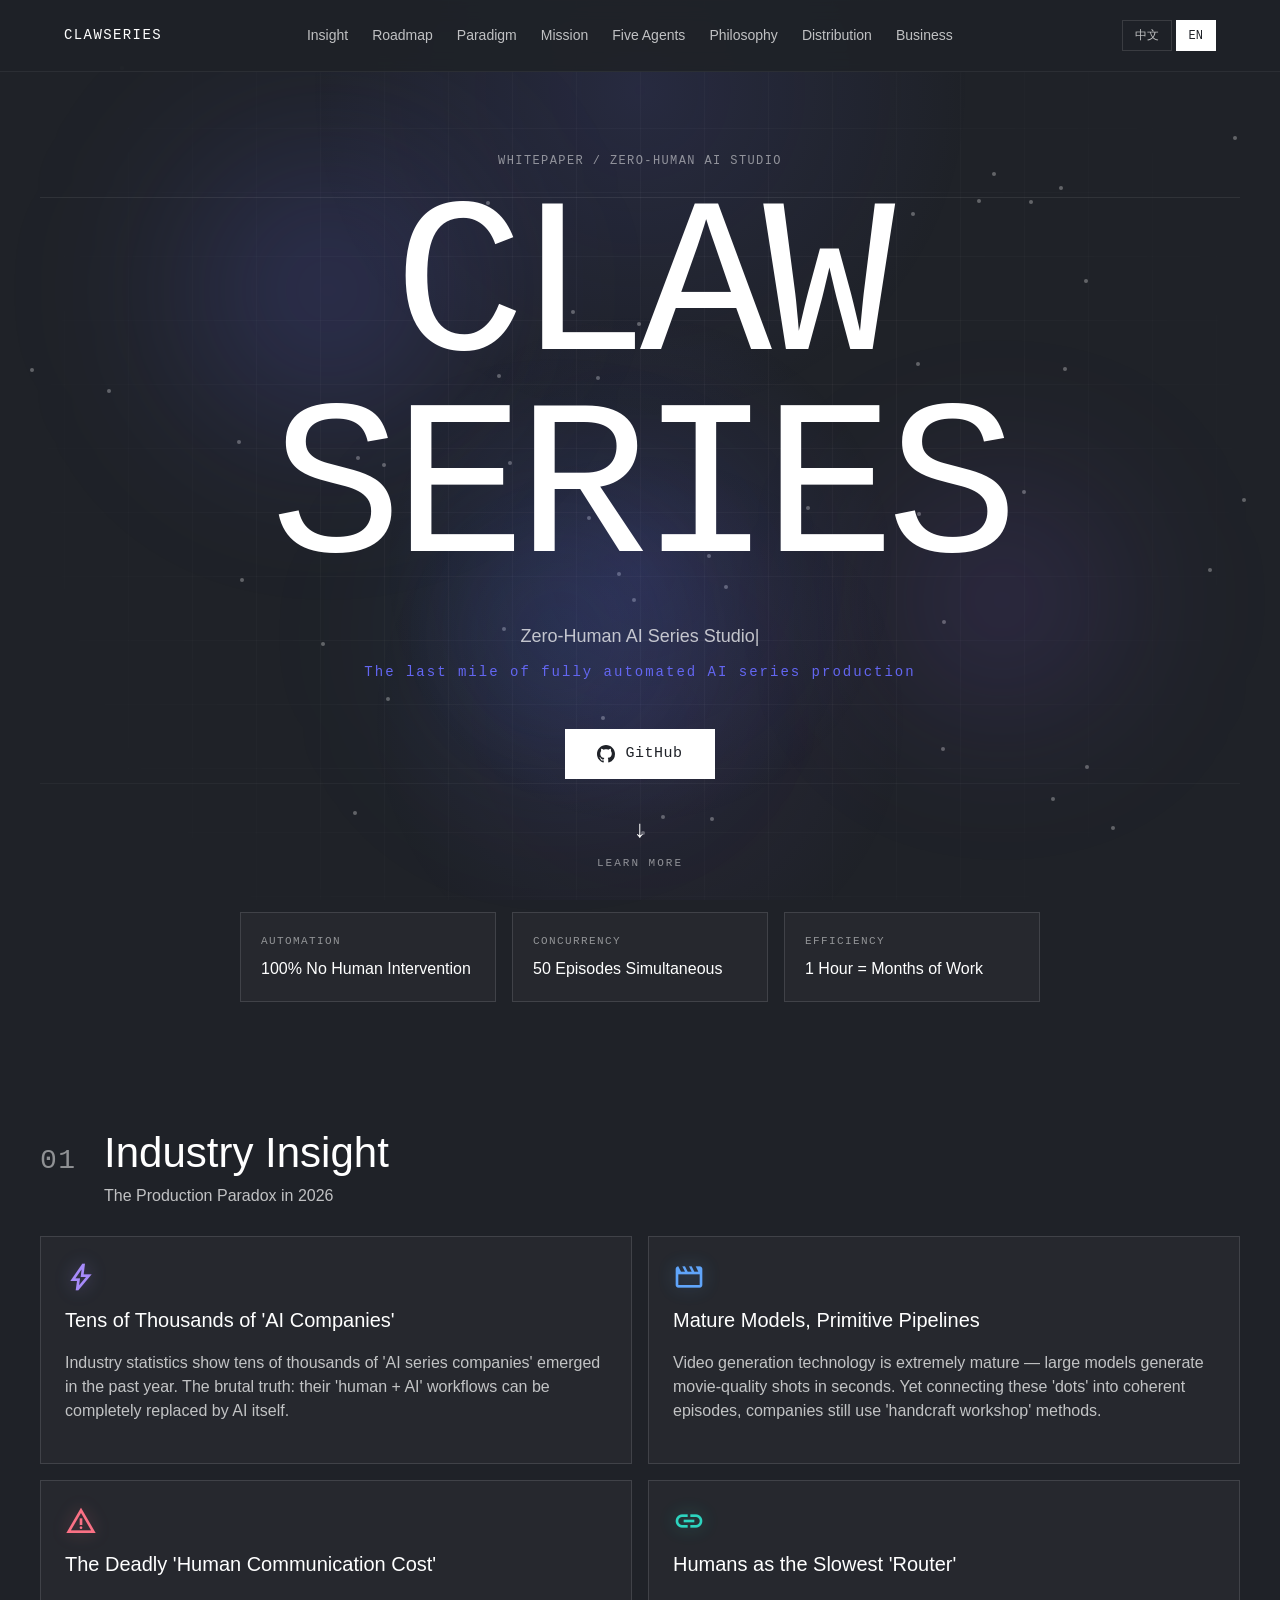
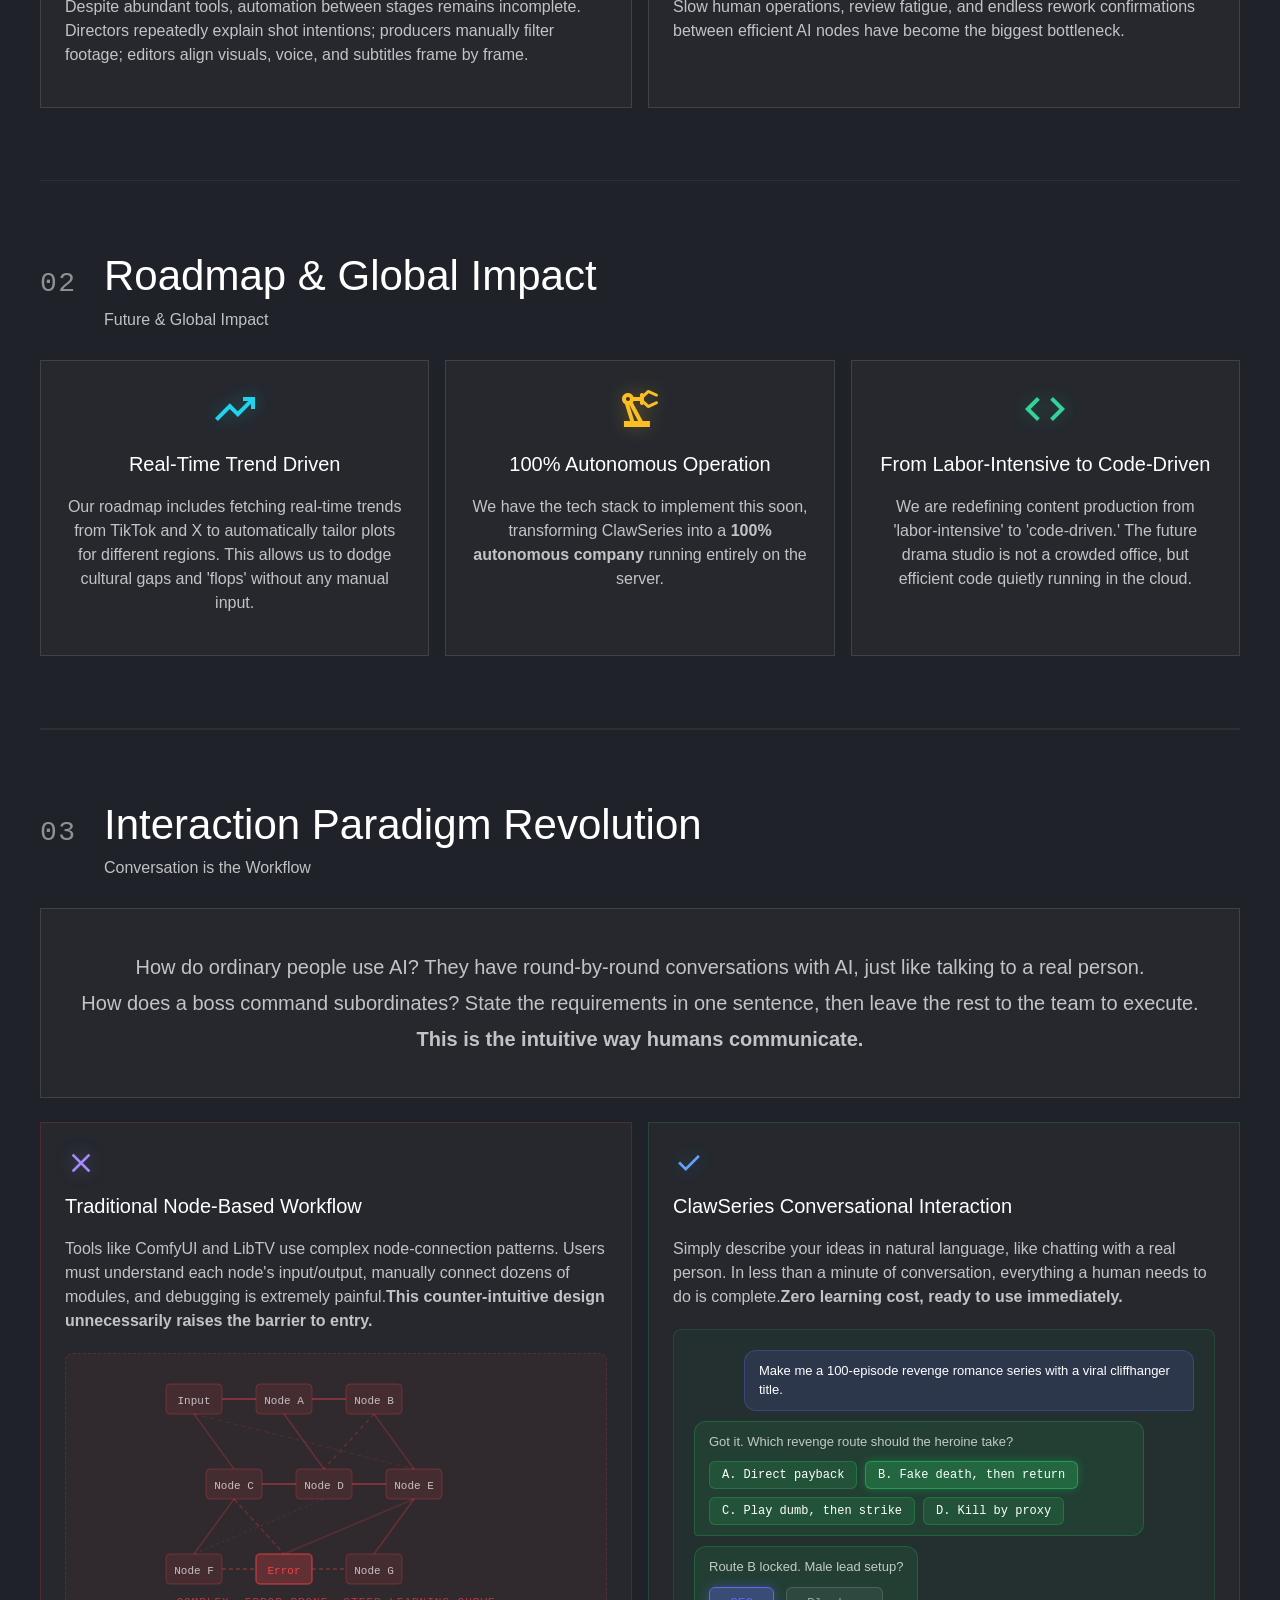
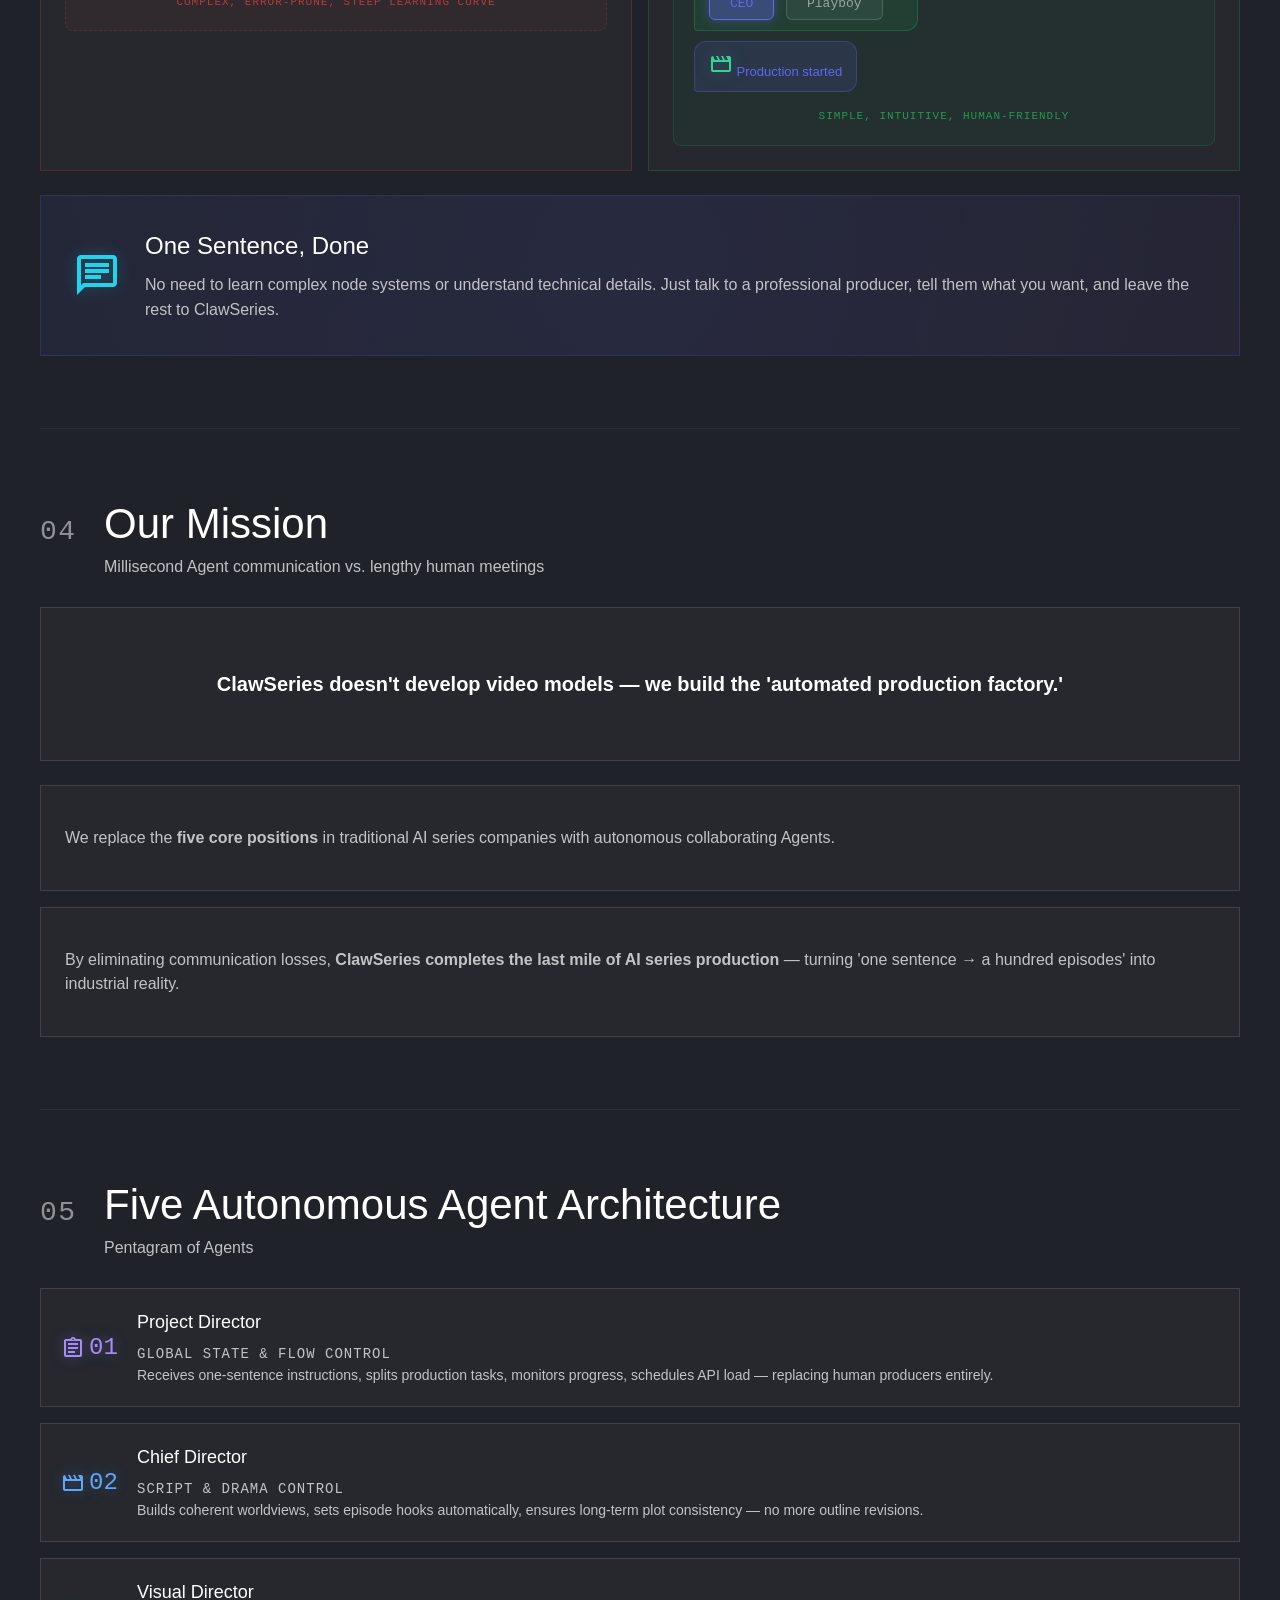
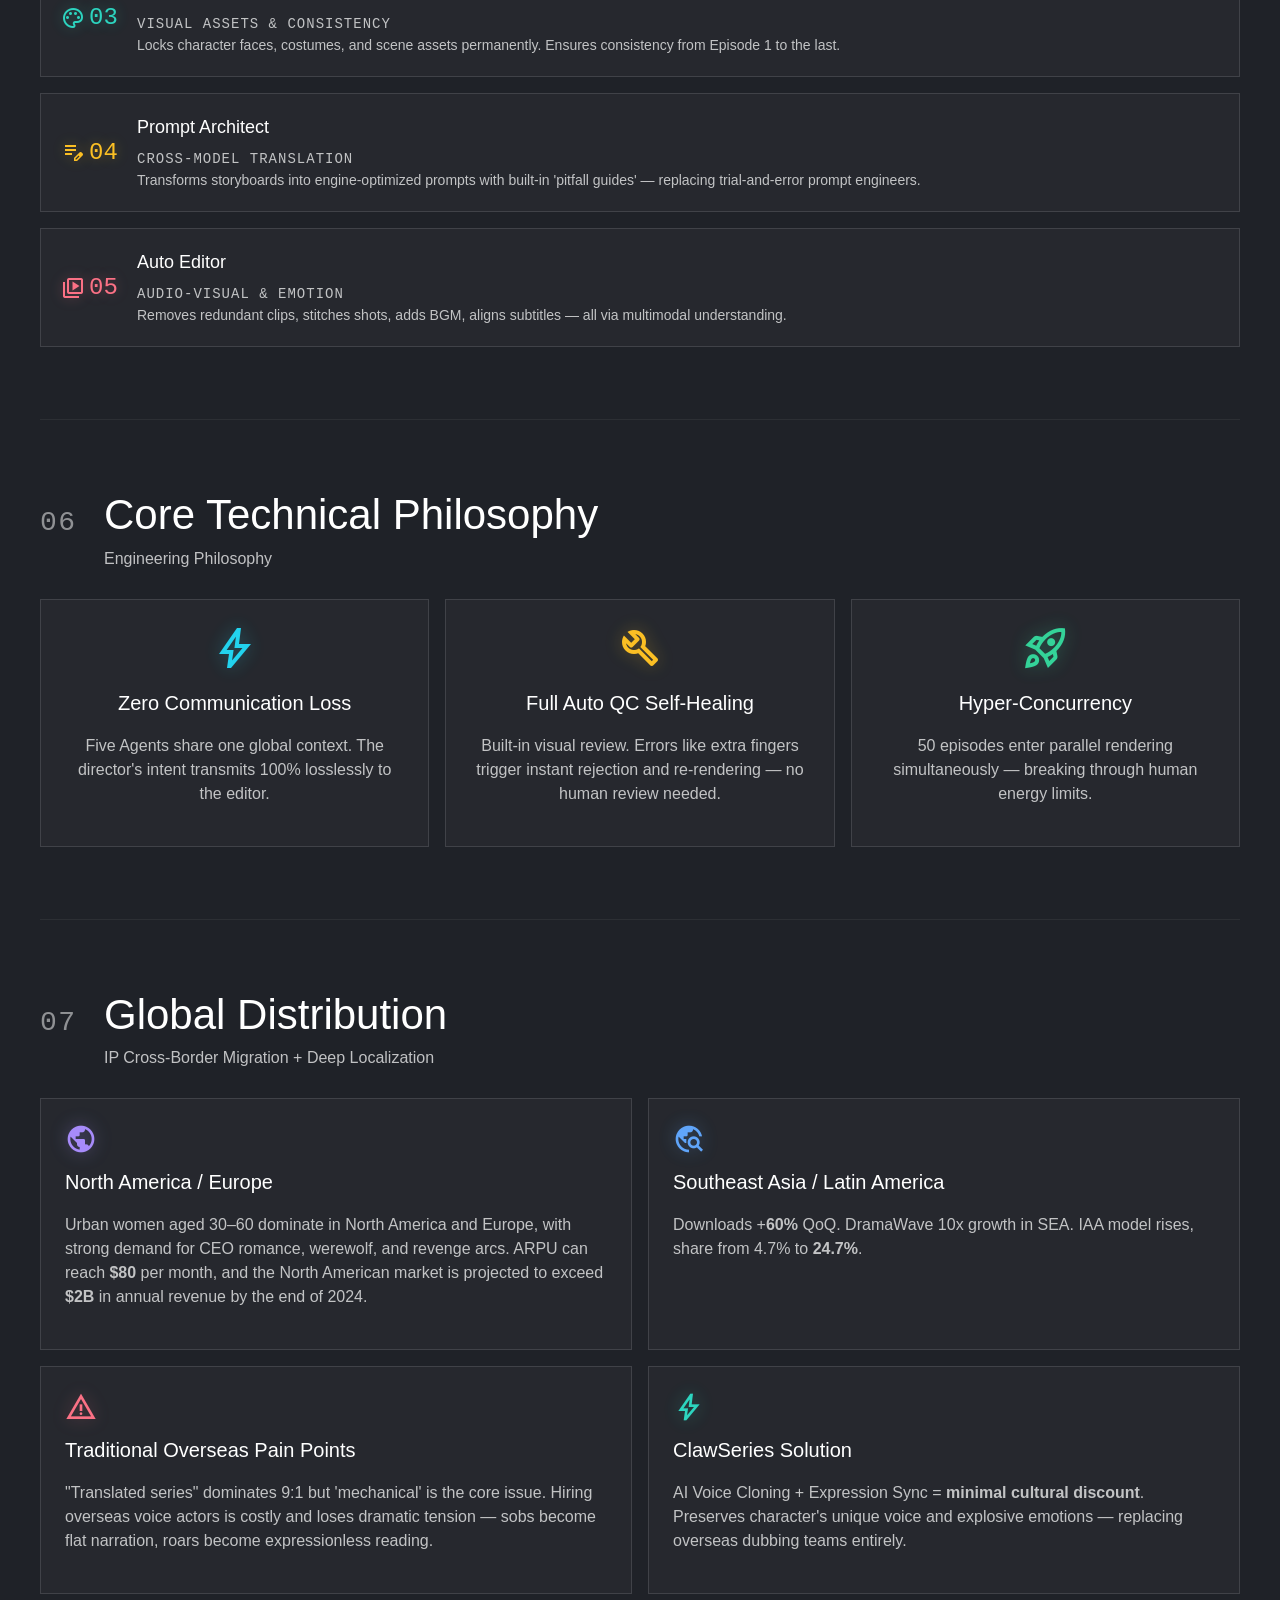
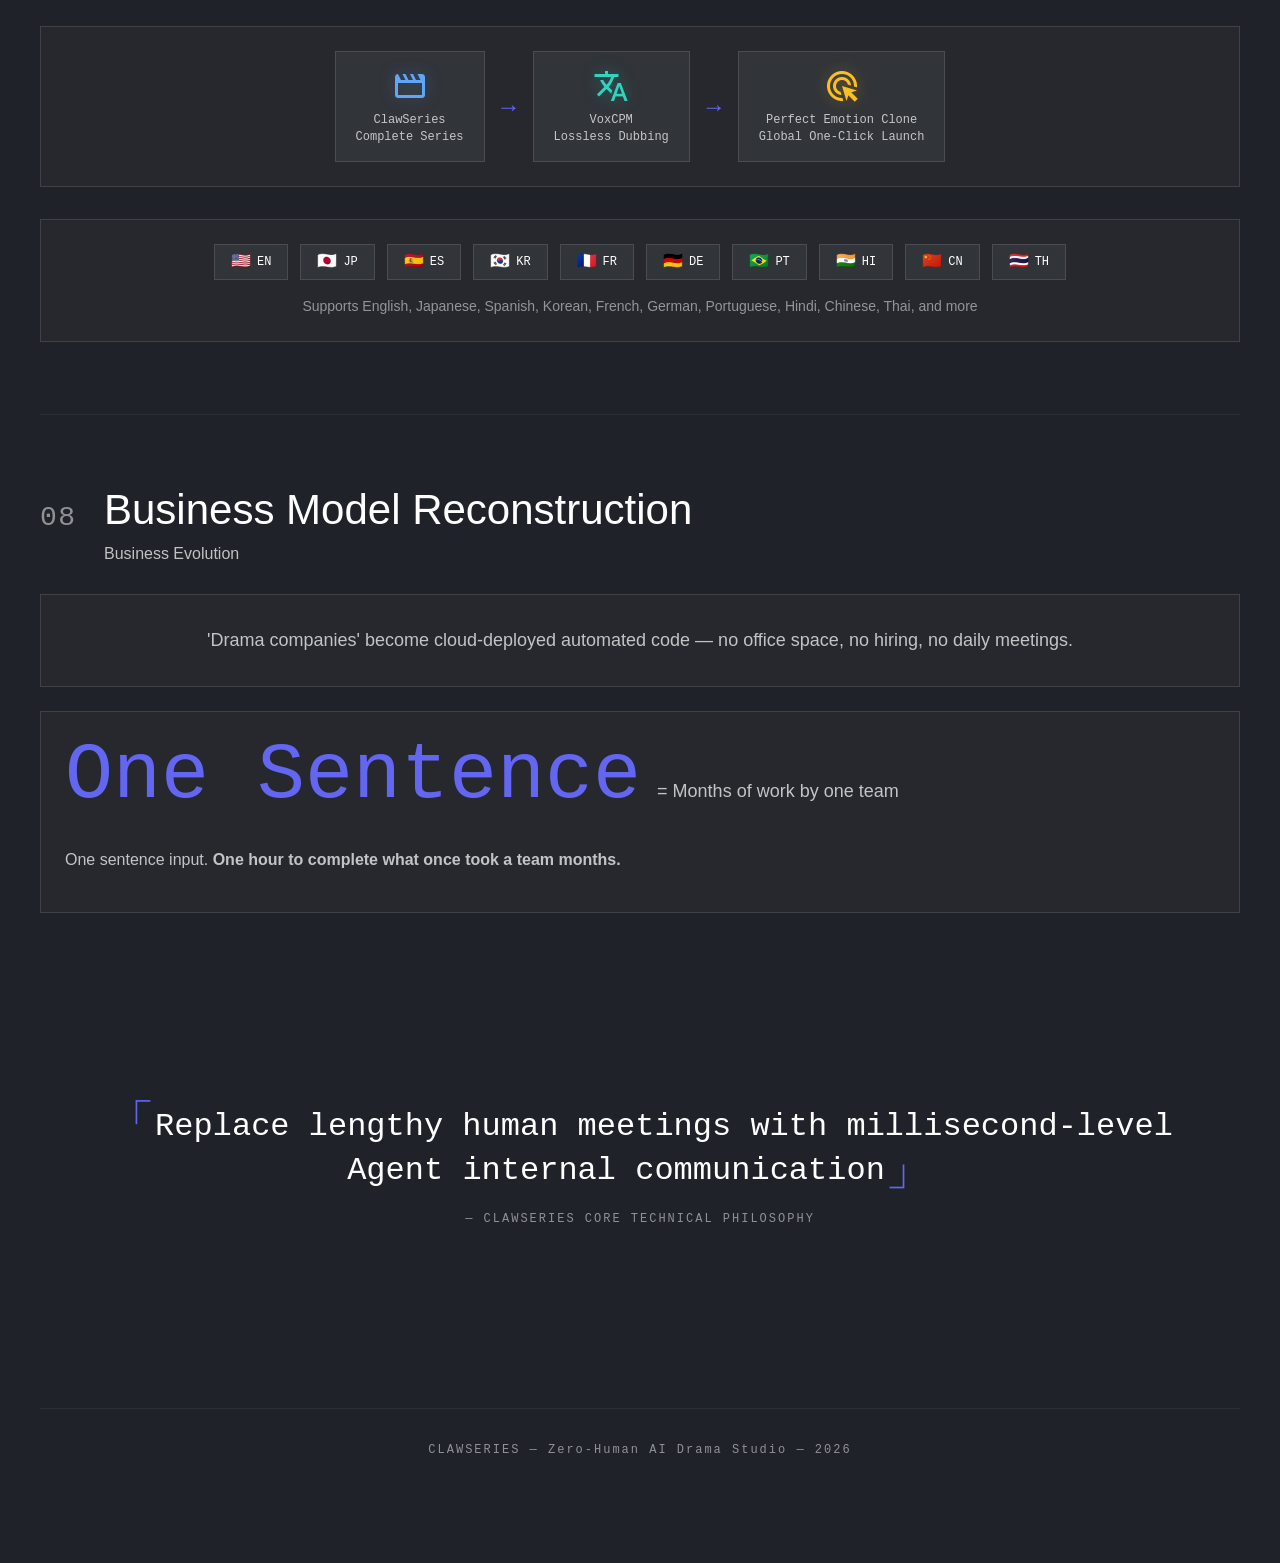
==== commit effd9437: "fix: reduce scroll animation trigger threshold so sections appear sooner" ====
--- a/docs/index.html
+++ b/docs/index.html
@@ -897,7 +897,7 @@
 
         elements.forEach(element => {
           const elementTop = element.getBoundingClientRect().top;
-          const elementVisible = 150;
+          const elementVisible = 50;
 
           if (elementTop < windowHeight - elementVisible) {
             element.classList.add('visible');
